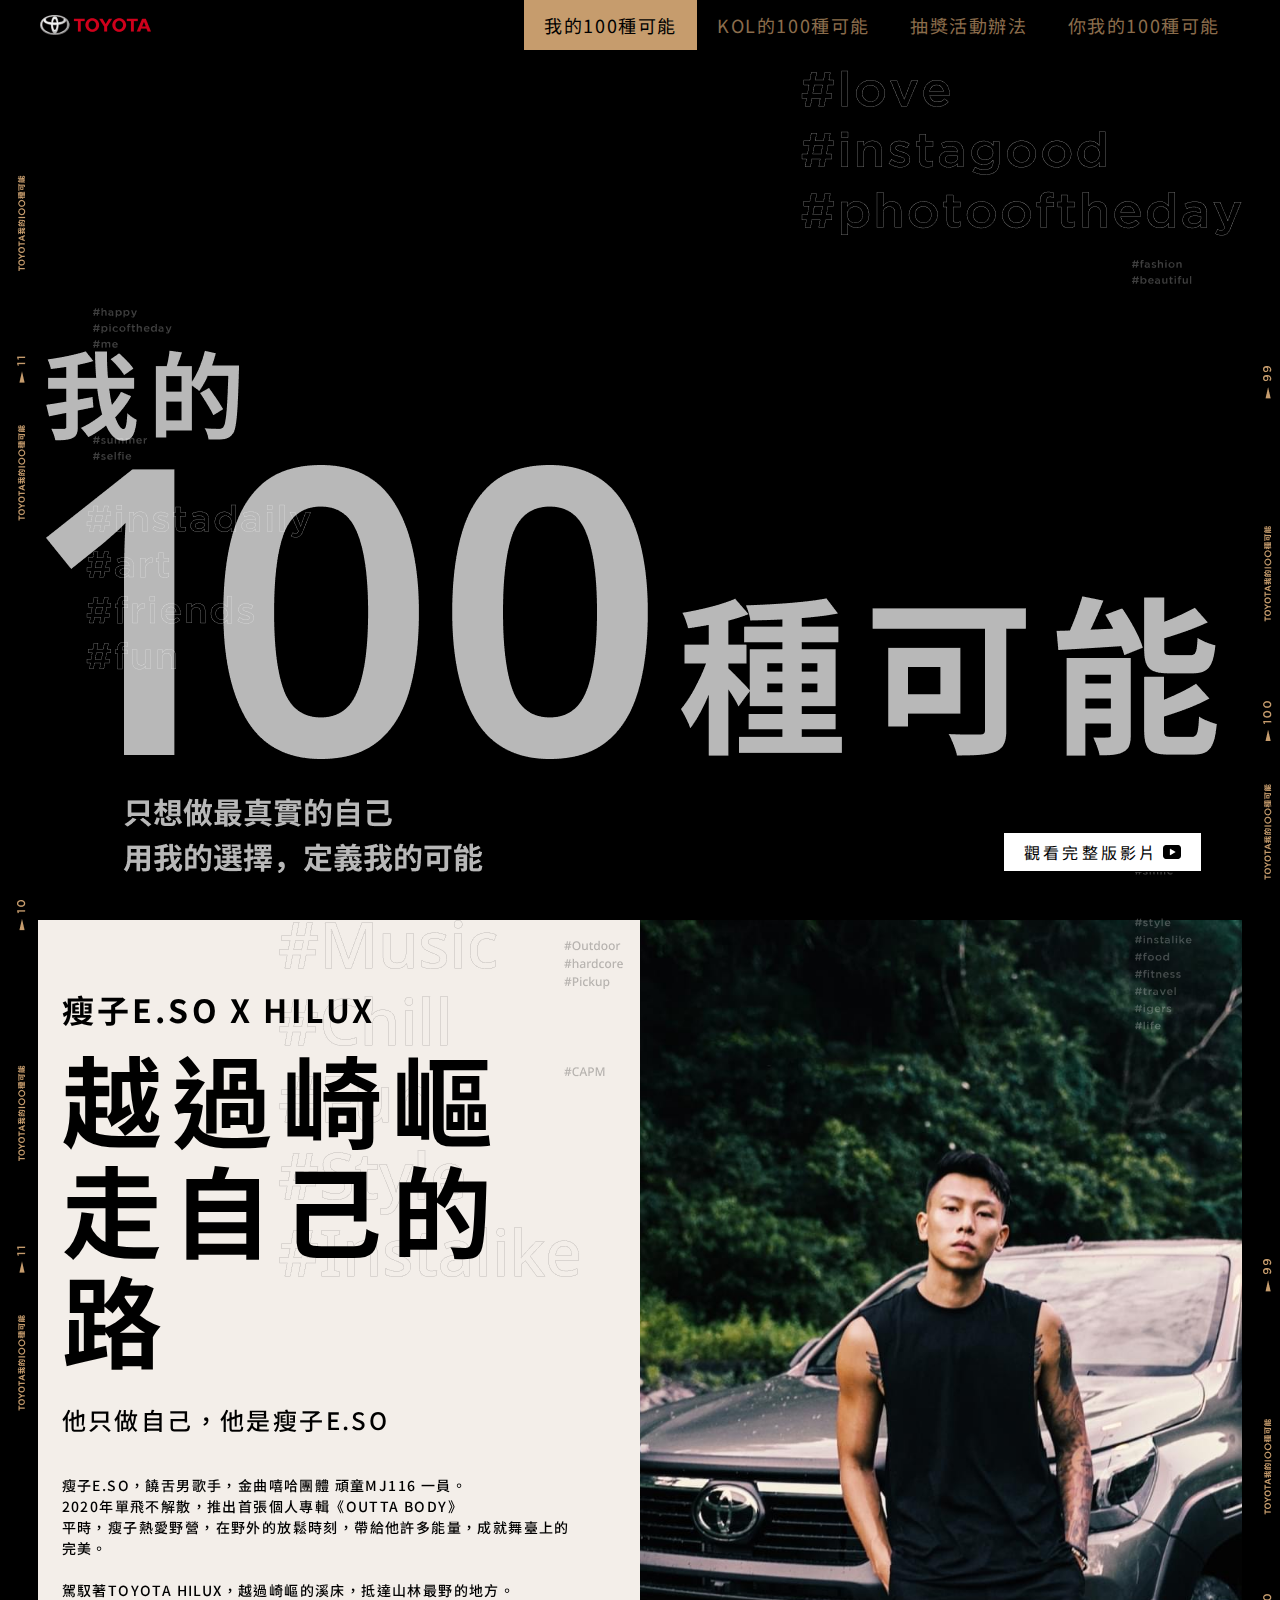
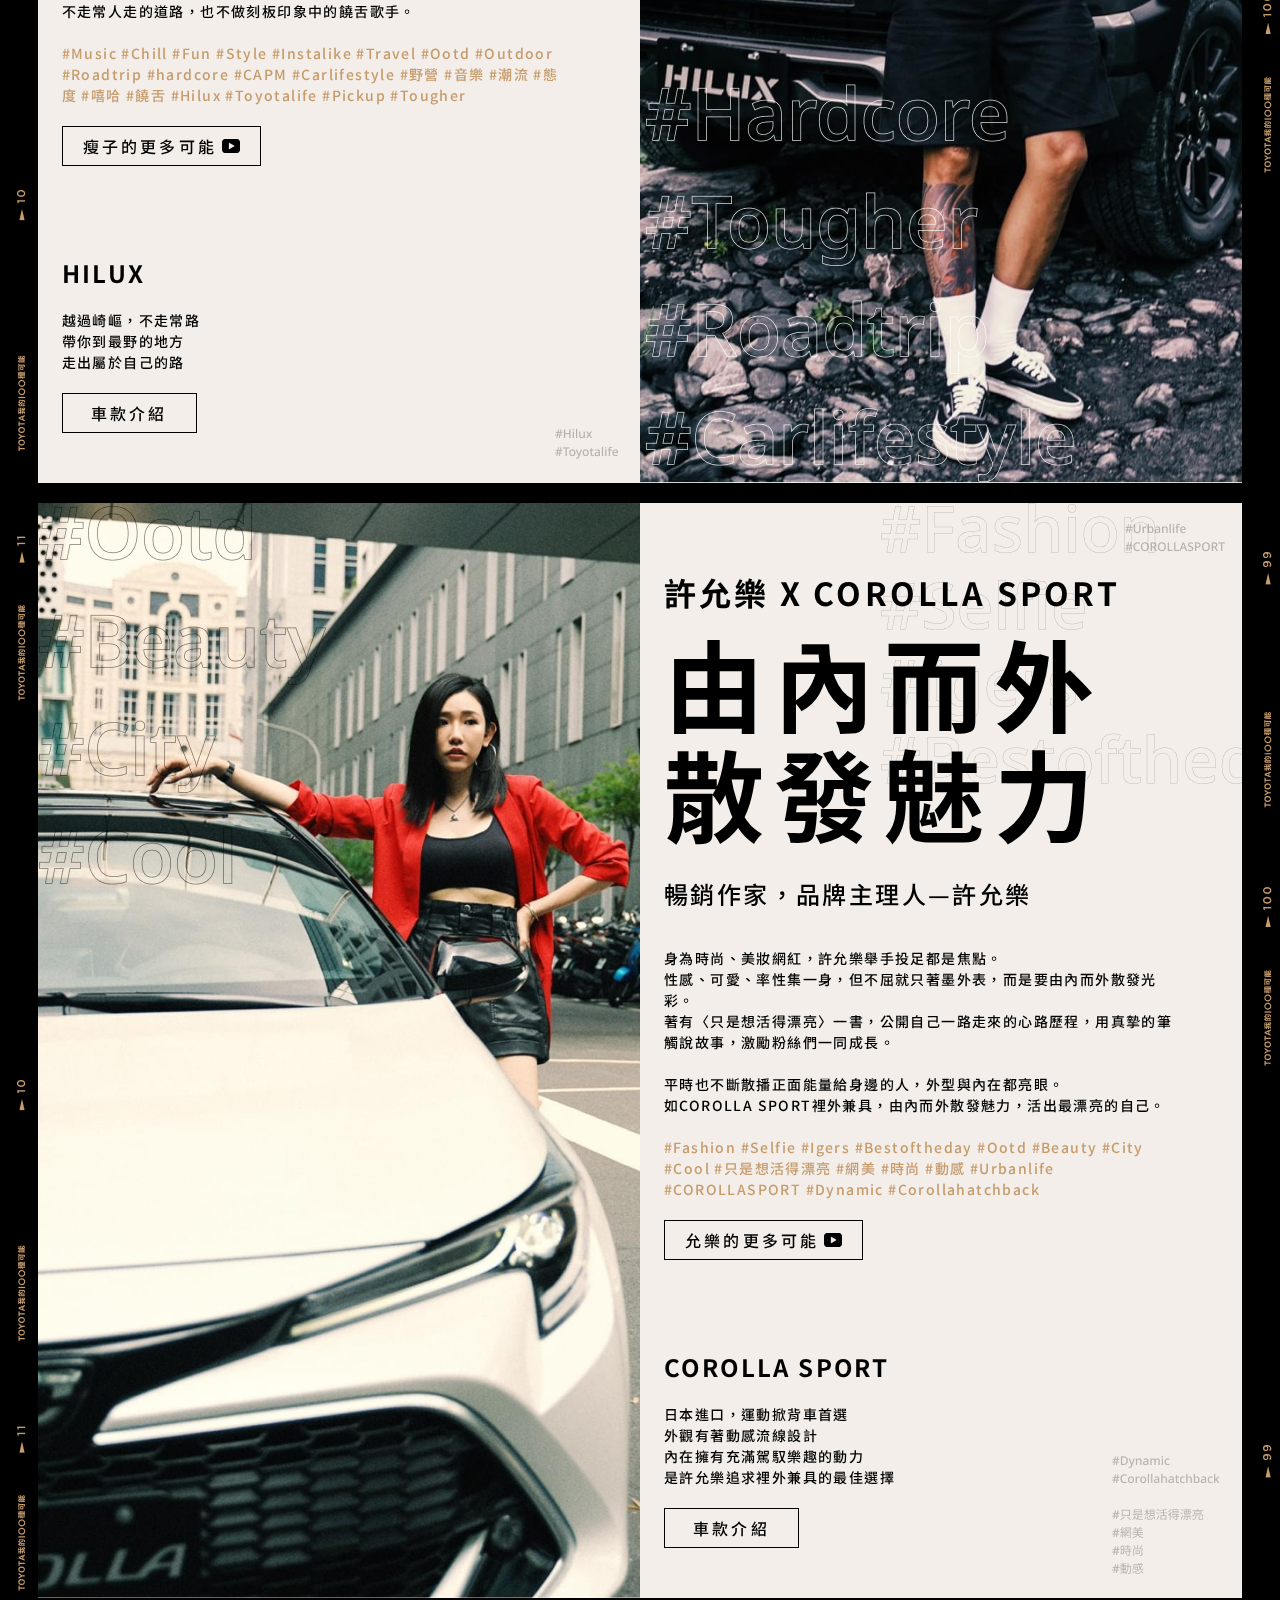
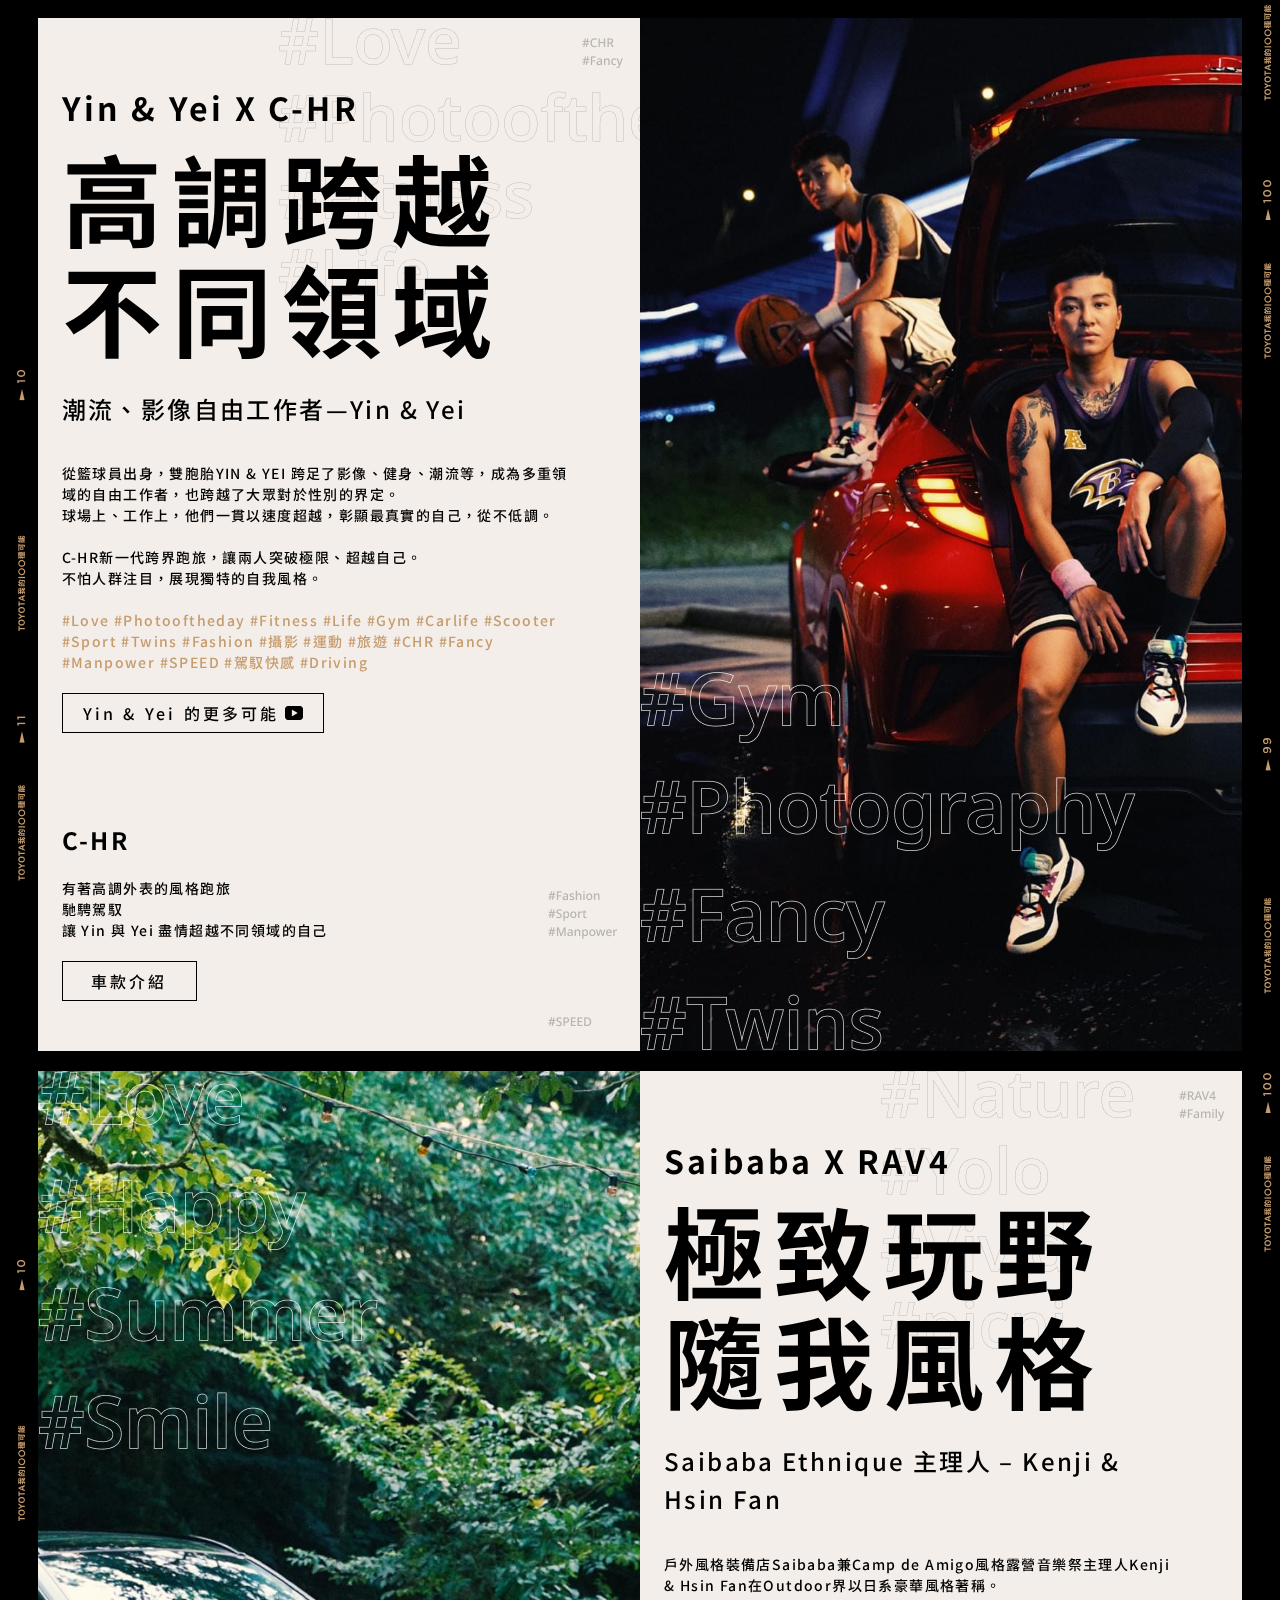
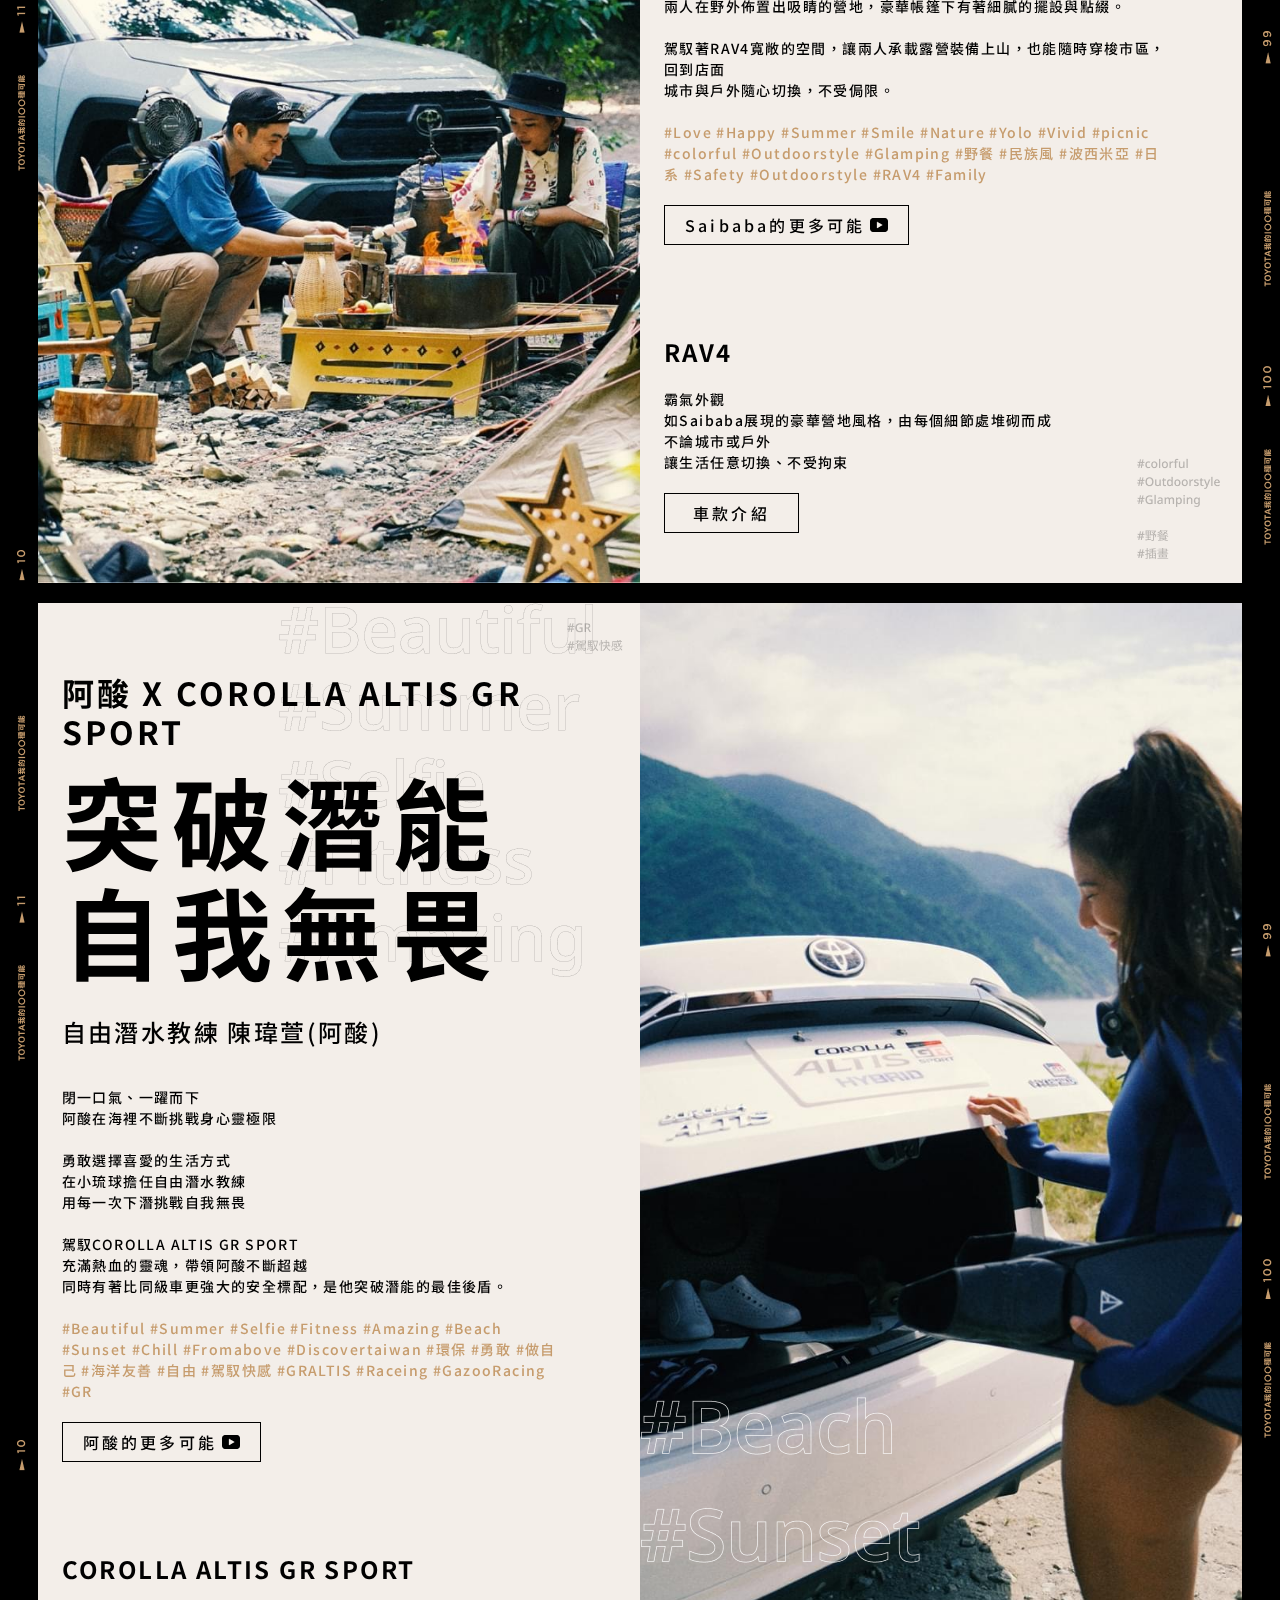
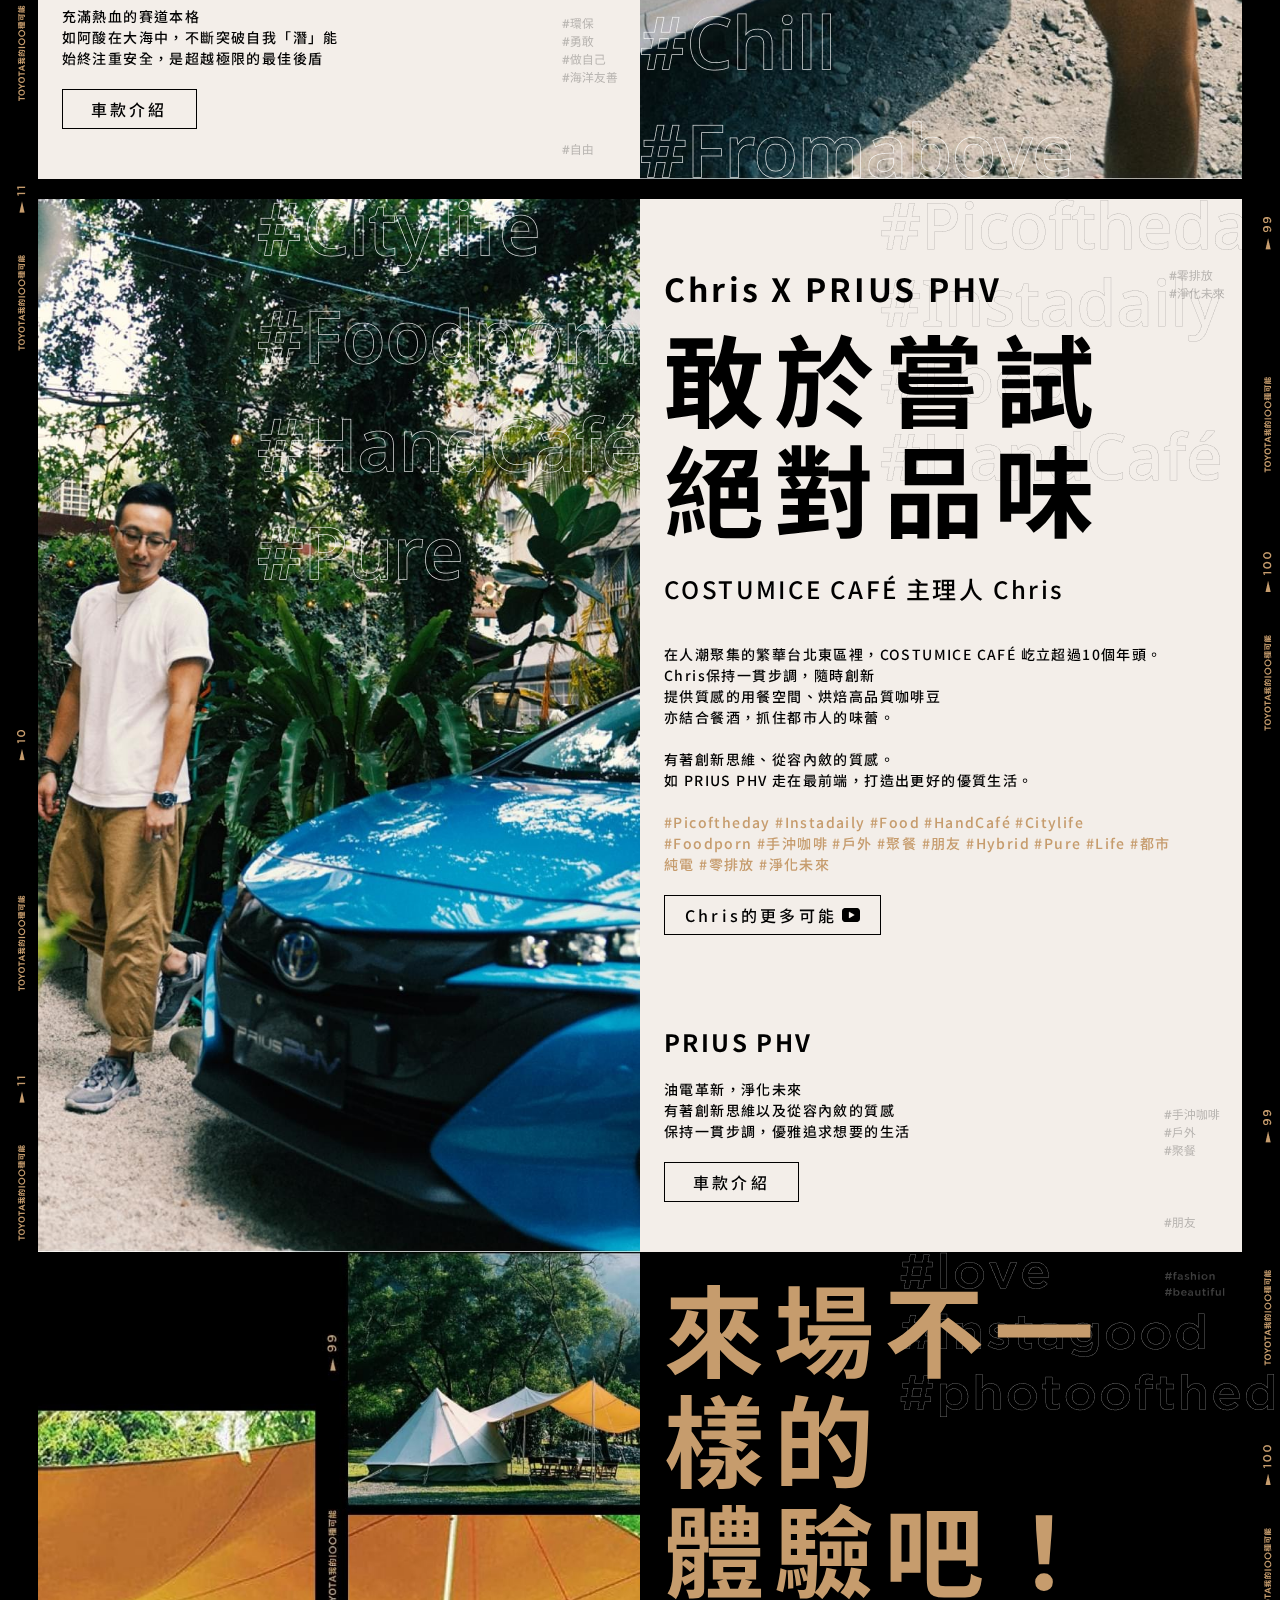
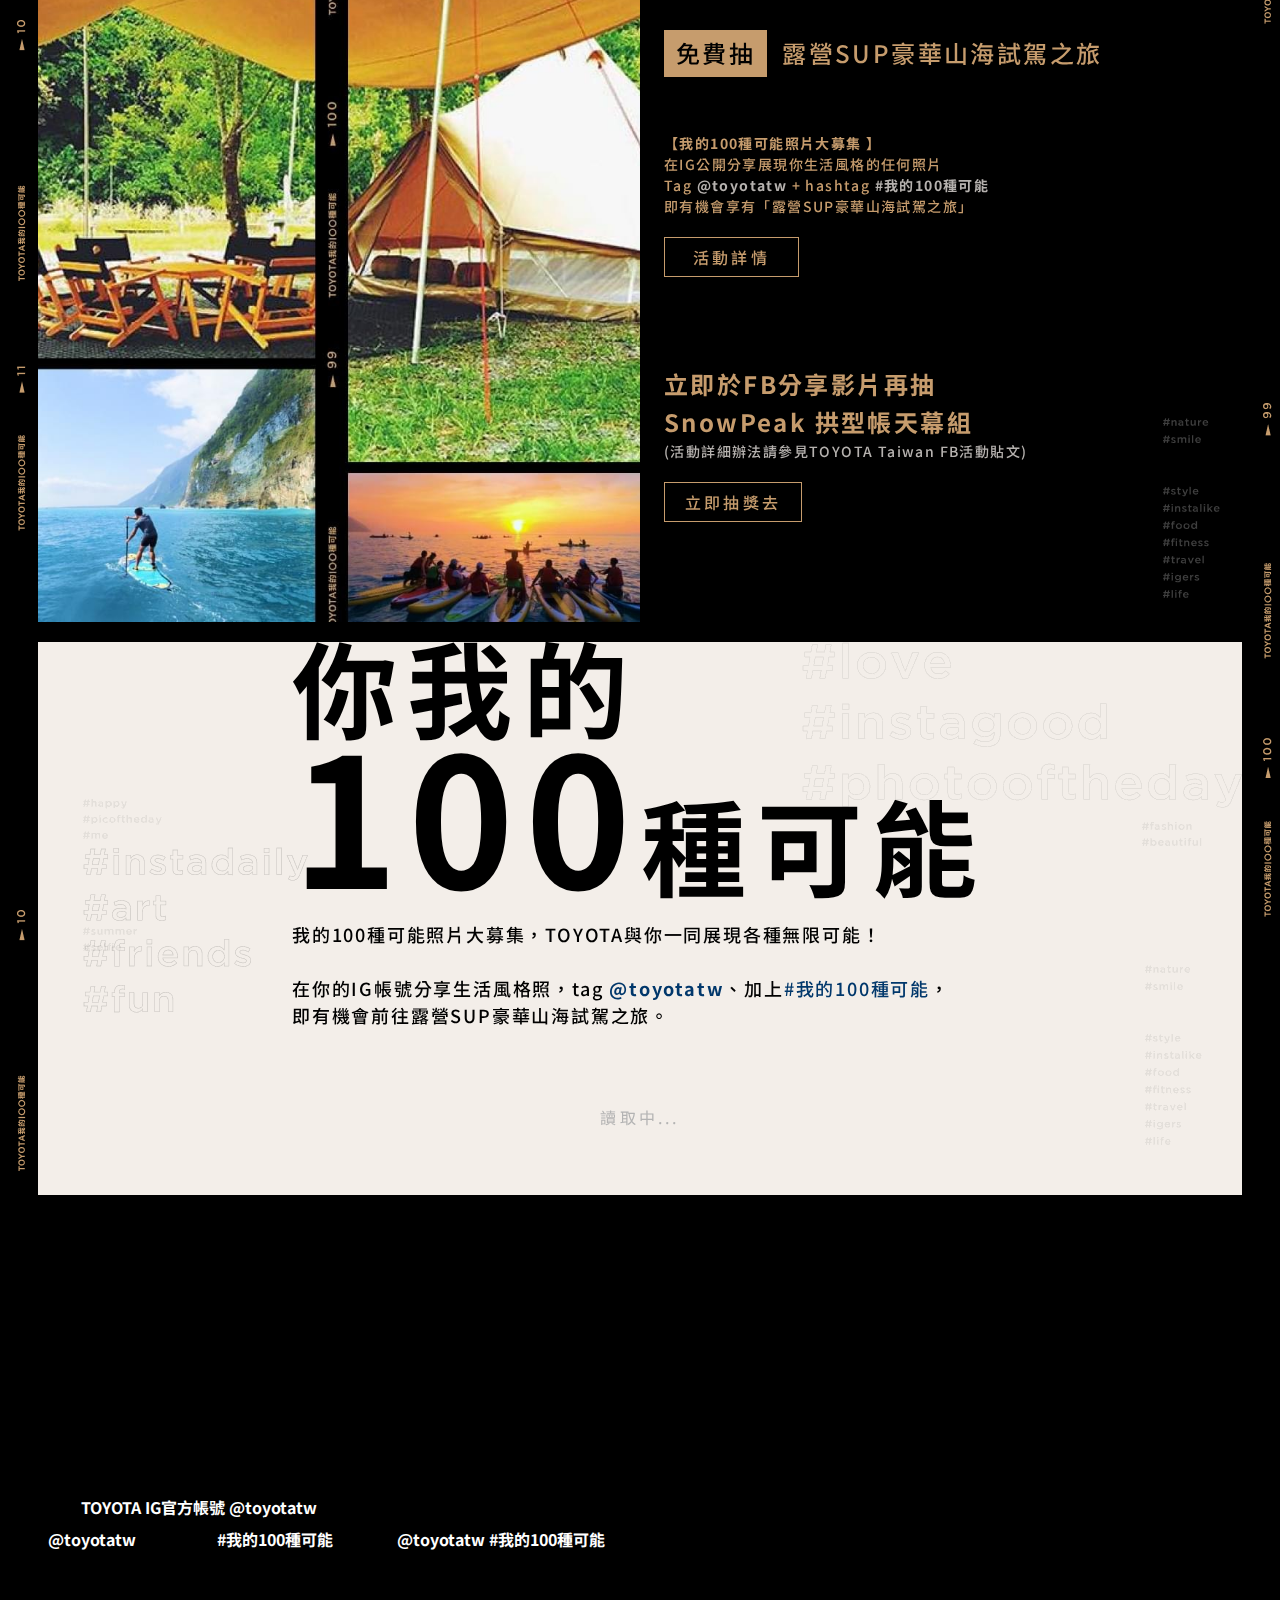
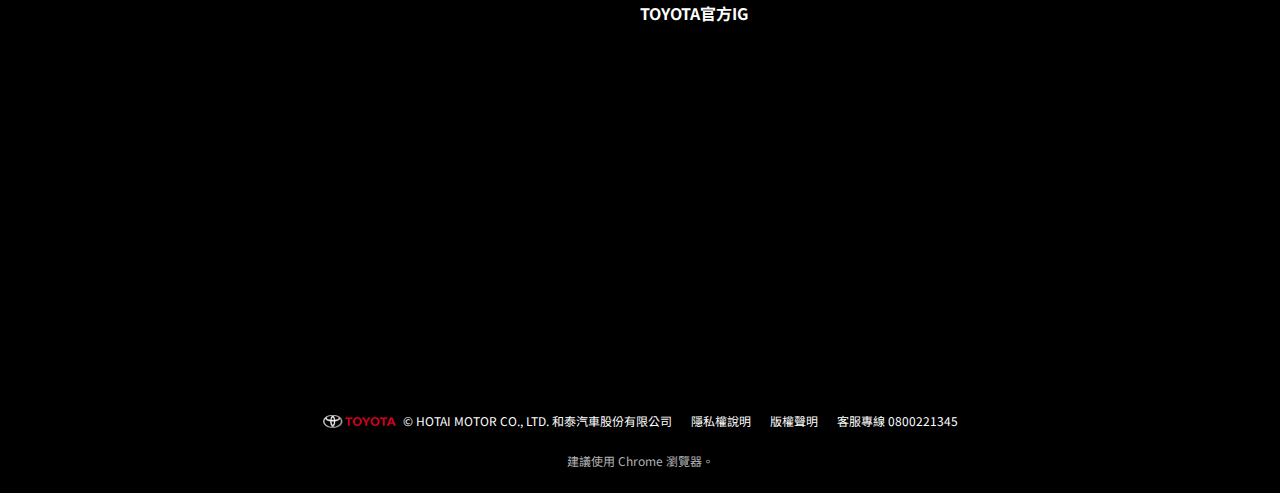
==== public/index.html @ fcc279af "update" ====
<!DOCTYPE html>
<html lang="en">

<head>
  <meta charset="UTF-8">
  <meta name="viewport" content="width=device-width">
  <meta http-equiv="X-UA-Compatible" content="ie=edge">
  <title> #我的100種可能</title>
  <!-- hiding the Browser’s User Interface -->
  <meta name="apple-mobile-web-app-capable" content="yes">
  <meta name="mobile-web-app-capable" content="yes">
  <!-- iOS 6 -->
  <meta name="apple-mobile-web-app-title" content="">
  <!-- meta start -->
  <meta name="title" content=" #我的100種可能" />
  <meta name="description" content="只想做最真實的自己，用我的選擇，定義我的可能" />
  <meta name="keywords" content="我的一百種可能,我的100種可能,instergrm,ootd,chill,態度,做自己,hardcore,Instalike,Eso,瘦子,饒舌,野營,豪華露營,Champing,Fancy,urbanlife,Igers,Photooftheday,Instadaily,Yolo,vivid,Glamping,toyota,carlifestyle,只想活得漂亮,許允樂,自由淺水,HILUX,CH-R,COROLLA SPORT,RAV4,COROLLA ALTIS GR SPORT" />
  <link rel="image_src" href="https://www.toyota.com.tw/event/my100/share.jpg" />
  <link rel="icon" href="favicon.ico" type="image/x-icon" />

  <!-- OG -->
  <meta property="og:title" content=" #我的100種可能" />
  <meta property="og:site_name" content=" #我的100種可能" />
  <meta property="og:description" content="只想做最真實的自己，用我的選擇，定義我的可能" />
  <meta property="og:type" content="website" />
  <meta property="og:image" content="https://www.toyota.com.tw/event/my100/share.jpg" />
  <!-- CSS -->
  <link rel="stylesheet" href="https://cdnjs.cloudflare.com/ajax/libs/jquery-modal/0.9.1/jquery.modal.min.css" />

  
  <link rel="stylesheet" href="css/all.css">
  <!-- Google Tag Manager -->
  <script>
    (function (w, d, s, l, i) {
      w[l] = w[l] || [];
      w[l].push({
        'gtm.start': new Date().getTime(),
        event: 'gtm.js'
      });
      var f = d.getElementsByTagName(s)[0],
        j = d.createElement(s),
        dl = l != 'dataLayer' ? '&l=' + l : '';
      j.async = true;
      j.src =
        'https://www.googletagmanager.com/gtm.js?id=' + i + dl;
      f.parentNode.insertBefore(j, f);
    })(window, document, 'script', 'dataLayer', 'GTM-WS8KDFM');
  </script>
  <!-- End Google Tag Manager -->
</head>

<body>
  <!-- Google Tag Manager (noscript) -->
  <noscript><iframe src="https://www.googletagmanager.com/ns.html?id=GTM-WS8KDFM" height="0" width="0"
      style="display:none;visibility:hidden"></iframe></noscript>
  <!-- End Google Tag Manager (noscript) -->
  <!-- sider -->
  <nav id="sider">
</nav>
  <!-- sider END-->

  <!-- navbar -->
  <header id='header'>
  <a href="https://www.toyota.com.tw/" target='_blank' id="logo"></a>
  
  <div id="menu" class=''>
    <div class="clozBtn"></div>
    <ul>
      <li data-menu='index' class='active'>我的100種可能</li>
      <li data-menu='myWay'>KOL的100種可能</li>
      <li data-menu='experience'>抽獎活動辦法</li>
      <li data-menu='tags'>你我的100種可能</li>
    </ul>
  </div>
  <div class="menuBtn"></div> 
</header>
  <!-- navbar END -->

  <!-- contents -->
  
<!-- content -->
<div class="mainFrame">
  <div class="side-bar left"></div>
  <div class="mainContainer">


    <!-- index -->
    <div id="index" class="page menuPage menuPage-index">
      <div class="bg">
        <div class="bg-mask"></div>
        <!-- <video id='index-video-bg' class="video-bg" playsinline="true" webkit-playsinline="true" muted="" autoplay loop
          preload="auto" >
          <source src="./video/index.mp4">
        </video> -->
        <video src="./video/index2_1.mp4" id='index-video-bg' class="video-bg" preload="auto" autoplay muted loop poster='./images/index01.png'
          playsinline webkit-playsinline x5-playsinline style="width: 100%; height: 100%;"></video>
      </div>

      <div class="tags">
        <div class="tag tag1"></div>
        <div class="tag tag2"></div>
        <div class="tag tag3" id='ani-tag-1-2'></div>
        <div class="tag tag4"></div>
        <div class="tag tag5" id='ani-tag-1-1'></div>
      </div>
      <div class="content">
        <div class="title"></div>
        <a href="https://reurl.cc/8nGe4y" target='_blank' class="h-btn btn">觀看完整版影片<i class="i-yt"></i></a>

        <!-- <div class="subTitle">我的</div>
        <div class="title "><span class="strong">100</span>種<br class="phoneShow">可能</div> -->
      </div>
    </div>




    <!-- 瘦子 -->
    <div class="menuPage menuPage-myWay">
      <div id="hero1" class="page hero content-left">
        <div class="container">
          <div class="content">
            <div class="h-title-top">瘦子E.SO X HILUX</div>
            <div class="h-title">
              越過崎嶇<br>
              走自己的路</div>
            <div class="h-subtitle">他只做自己，他是瘦子E.SO</div>
            <div class="pic phoneShow">
              <div class="tags">
                <div class="tag tag1" id='ani-tag-2-2'></div>
              </div>
            </div>
            <div class="h-content mt-3">
              瘦子E.SO，饒舌男歌手，金曲嘻哈團體 頑童MJ116 一員。<br>
              2020年單飛不解散，推出首張個人專輯《OUTTA BODY》<br>
            </div>


            <div class="m-toggle-content">
              <div class="h-content">
                平時，瘦子熱愛野營，在野外的放鬆時刻，帶給他許多能量，成就舞臺上的完美。<br>
                <br>
                駕馭著TOYOTA HILUX，越過崎嶇的溪床，抵達山林最野的地方。<br>
                不走常人走的道路，也不做刻板印象中的饒舌歌手。<br>
                <br>
                <span class='gold-txt'>
                  #Music #Chill #Fun #Style #Instalike #Travel #Ootd #Outdoor #Roadtrip #hardcore #CAPM #Carlifestyle
                  #野營
                  #音樂
                  #潮流 #態度 #嘻哈 #饒舌 #Hilux #Toyotalife #Pickup #Tougher
                </span>
              </div>
              <a href='https://www.instagram.com/toyotatw/' target='_blank'  class="h-btn" >
                瘦子的更多可能<i class="i-yt"></i>
              </a>
              <div class="h-footer">
                <div class="h-subtitle">HILUX</div>
                <p class="h-content">越過崎嶇，不走常路<br>
                  帶你到最野的地方<br>
                  走出屬於自己的路</p>
                <a href="https://www.toyota.com.tw/showroom/HILUX" class="h-btn" target='_blank'>車款介紹</a>
              </div>
            </div>

            <div class="moreBlock">…了解更多</div>
          </div>
          <div class="tags">
            <div class="tag tag1" id='ani-tag-2-3'></div>
            <div class="tag tag2"></div>
            <div class="tag tag3"></div>
            <div class="tag tag4"></div>
          </div>

        </div>
        <div class="pic phoneHide">
          <div class="tags">
            <div class="tag tag1" id='ani-tag-2-1'></div>
          </div>
        </div>
      </div>



      <!-- 許允樂 -->
      <div id="hero2" class="page hero content-right">
        <div class="container">
          <div class="content">
            <div class="h-title-top">許允樂 X COROLLA SPORT</div>
            <div class="h-title">
              由內而外 <br>
              散發魅力
            </div>
            <div class="h-subtitle">暢銷作家，品牌主理人—許允樂</div>
            <div class="pic phoneShow">
              <div class="tags">
                <div class="tag tag1" id='ani-tag-3-2'></div>
              </div>
            </div>
            <div class='h-content mt-3'>
              身為時尚、美妝網紅，許允樂舉手投足都是焦點。<br>
              性感、可愛、率性集一身，但不屈就只著墨外表，而是要由內而外散發光彩。<br>


            </div>
            <div class="m-toggle-content">
              <div class="h-content">
                著有〈只是想活得漂亮〉一書，公開自己一路走來的心路歷程，用真摯的筆觸說故事，激勵粉絲們一同成長。<br>
                <br>
                平時也不斷散播正面能量給身邊的人，外型與內在都亮眼。<br>
                如COROLLA SPORT裡外兼具，由內而外散發魅力，活出最漂亮的自己。<br>
                <br>

                <span class='gold-txt'>
                  #Fashion #Selfie #Igers #Bestoftheday #Ootd #Beauty #City #Cool #只是想活得漂亮 #網美 #時尚 #動感 #Urbanlife
                  #COROLLASPORT #Dynamic #Corollahatchback
                </span>
              </div>
              <a href='https://www.instagram.com/toyotatw/' target='_blank' class="h-btn">
                允樂的更多可能<i class="i-yt"></i>
              </a>
              <div class="h-footer">
                <div class="h-subtitle">COROLLA SPORT</div>
                <p class="h-content">
                  日本進口，運動掀背車首選<br>
                  外觀有著動感流線設計<br>
                  內在擁有充滿駕馭樂趣的動力<br>
                  是許允樂追求裡外兼具的最佳選擇
                </p>
                <a href="https://www.toyota.com.tw/showroom/COROLLA_SPORT" class="h-btn" target='_blank'>車款介紹</a>

              </div>
            </div>
            <div class="moreBlock">…了解更多</div>
          </div>
          <div class="tags">
            <div class="tag tag1" id='ani-tag-3-3'></div>
            <div class="tag tag2"></div>
            <div class="tag tag3"></div>
            <div class="tag tag4"></div>
          </div>

        </div>
        <div class="pic phoneHide">
          <div class="tags">
            <div class="tag tag1" id='ani-tag-3-1'></div>
          </div>
        </div>
      </div>



      <!-- Yin & Yei -->
      <div id="hero3" class="page hero content-left">
        <div class="container">
          <div class="content">
            <div class="h-title-top">Yin & Yei X C-HR</div>
            <div class="h-title">
              高調跨越<br>
              不同領域</div>
            <div class="h-subtitle">潮流、影像自由工作者—Yin & Yei</div>
            <div class="pic phoneShow">
              <div class="tags">
                <div class="tag tag1" id='ani-tag-4-2'></div>
              </div>
            </div>
            <div class='h-content mt-3'>

              從籃球員出身，雙胞胎YIN & YEI 跨足了影像、健身、潮流等，成為多重領域的自由工作者，也跨越了大眾對於性別的界定。<br>
              球場上、工作上，他們一貫以速度超越，彰顯最真實的自己，從不低調。<br>

            </div>
            <div class="m-toggle-content">
              <div class="h-content">
                <br>
                C-HR新一代跨界跑旅，讓兩人突破極限、超越自己。<br>
                不怕人群注目，展現獨特的自我風格。<br>
                <br>

                <span class='gold-txt'>
                  #Love #Photooftheday #Fitness #Life #Gym #Carlife #Scooter #Sport
                  #Twins #Fashion #攝影 #運動 #旅遊 #CHR #Fancy #Manpower #SPEED
                  #駕馭快感 #Driving
                </span>
              </div>
              <a href='https://www.instagram.com/toyotatw/' target='_blank' class="h-btn">
                Yin & Yei 的更多可能<i class="i-yt"></i>
              </a>
              <div class="h-footer">
                <div class="h-subtitle">C-HR</div>
                <p class="h-content">
                  有著高調外表的風格跑旅<br>
                  馳騁駕馭<br>
                  讓 Yin 與 Yei 盡情超越不同領域的自己
                </p>
                <a href="https://www.toyota.com.tw/showroom/C-HR" class="h-btn" target='_blank'>車款介紹</a>

              </div>

            </div>
            <div class="moreBlock">…了解更多</div>
          </div>
          <div class="tags">
            <div class="tag tag1" id='ani-tag-4-3'></div>
            <div class="tag tag2"></div>
            <div class="tag tag3"></div>
            <div class="tag tag4"></div>
          </div>

        </div>
        <div class="pic phoneHide">
          <div class="tags">
            <div class="tag tag1" id='ani-tag-4-1'></div>
          </div>
        </div>
      </div>


      <!-- Kenji & Hsin Fan -->
      <div id="hero4" class="page hero content-right">
        <div class="container">
          <div class="content">
            <div class="h-title-top">Saibaba X RAV4</div>
            <div class="h-title">
              極致玩野<br>
              隨我風格
            </div>
            <div class="h-subtitle">Saibaba Ethnique 主理人 – Kenji & Hsin Fan</div>
            <div class="pic phoneShow">
              <div class="tags">
                <div class="tag tag1" id='ani-tag-5-2'></div>
              </div>
            </div>
            <div class='h-content mt-3'>
              戶外風格裝備店Saibaba兼Camp de Amigo風格露營音樂祭主理人Kenji & Hsin Fan在Outdoor界以日系豪華風格著稱。<br>
              兩人在野外佈置出吸睛的營地，豪華帳篷下有著細膩的擺設與點綴。<br>
            </div>
            <div class="m-toggle-content">
              <div class="h-content">
                <br>
                駕馭著RAV4寬敞的空間，讓兩人承載露營裝備上山，也能隨時穿梭市區，回到店面<br>
                城市與戶外隨心切換，不受侷限。
                <br><br>
                <span class='gold-txt'>
                  #Love #Happy #Summer #Smile #Nature #Yolo #Vivid #picnic #colorful #Outdoorstyle #Glamping #野餐 #民族風
                  #波西米亞 #日系 #Safety #Outdoorstyle #RAV4 #Family
                </span>
              </div>
              <a href='https://www.instagram.com/toyotatw/' target='_blank' class="h-btn">
                Saibaba的更多可能<i class="i-yt"></i>
              </a>
              <div class="h-footer">
                <div class="h-subtitle">RAV4</div>
                <p class="h-content">
                  霸氣外觀<br>
                  如Saibaba展現的豪華營地風格，由每個細節處堆砌而成<br>
                  不論城市或戶外<br>
                  讓生活任意切換、不受拘束

                </p>
                <a href="https://www.toyota.com.tw/showroom/RAV4" class="h-btn" target='_blank'>車款介紹</a>

              </div>
            </div>
            <div class="moreBlock">…了解更多</div>
          </div>
          <div class="tags">
            <div class="tag tag1" id='ani-tag-5-3'></div>
            <div class="tag tag2"></div>
            <div class="tag tag3"></div>
            <div class="tag tag4"></div>
          </div>

        </div>
        <div class="pic phoneHide">
          <div class="tags">
            <div class="tag tag1" id='ani-tag-5-1'></div>
          </div>
        </div>
      </div>

      <!-- 阿酸 -->
      <div id="hero5" class="page hero content-left">
        <div class="container">
          <div class="content">
            <div class="h-title-top">阿酸 X COROLLA ALTIS GR SPORT</div>
            <div class="h-title">
              突破潛能<br>
              自我無畏</div>
            <div class="h-subtitle">自由潛水教練 陳瑋萱(阿酸)</div>
            <div class="pic phoneShow">
              <div class="tags">
                <div class="tag tag1" id='ani-tag-6-2'></div>
              </div>
            </div>
            <div class='h-content mt-3'>
              閉一口氣、一躍而下<br>
              阿酸在海裡不斷挑戰身心靈極限<br>


            </div>
            <div class="m-toggle-content">
              <div class="h-content">
                <br>
                勇敢選擇喜愛的生活方式<br>
                在小琉球擔任自由潛水教練<br>
                用每一次下潛挑戰自我無畏<br>
                <br>
                駕馭COROLLA ALTIS GR SPORT<br>
                充滿熱血的靈魂，帶領阿酸不斷超越<br>
                同時有著比同級車更強大的安全標配，是他突破潛能的最佳後盾。<br>
                <br>
                <span class='gold-txt'>
                  #Beautiful #Summer #Selfie #Fitness #Amazing #Beach #Sunset #Chill #Fromabove #Discovertaiwan #環保 #勇敢
                  #做自己 #海洋友善 #自由 #駕馭快感 #GRALTIS #Raceing #GazooRacing #GR
                </span>
              </div>
              <a href='https://www.instagram.com/toyotatw/' target='_blank' class="h-btn">
                阿酸的更多可能<i class="i-yt"></i>
              </a>
              <div class="h-footer">
                <div class="h-subtitle">COROLLA ALTIS GR SPORT</div>
                <p class="h-content">
                  充滿熱血的賽道本格<br>
                  如阿酸在大海中，不斷突破自我「潛」能<br>
                  始終注重安全，是超越極限的最佳後盾
                </p>
                <a href="https://www.toyota.com.tw/showroom/ALTIS_GR_HYBRID" class="h-btn" target='_blank'>車款介紹</a>

              </div>

            </div>
            <div class="moreBlock">…了解更多</div>
          </div>
          <div class="tags">
            <div class="tag tag1" id='ani-tag-6-3'></div>
            <div class="tag tag2"></div>
            <div class="tag tag3"></div>
            <div class="tag tag4"></div>
          </div>

        </div>
        <div class="pic phoneHide">
          <div class="tags">
            <div class="tag tag1" id='ani-tag-6-1'></div>
          </div>
        </div>
      </div>

      <!-- Chris -->
      <div id="hero6" class="page hero content-right">
        <div class="container">
          <div class="content">
            <div class="h-title-top">Chris X PRIUS PHV</div>
            <div class="h-title">
              敢於嘗試<br>
              絕對品味
            </div>
            <div class="h-subtitle">COSTUMICE CAFÉ 主理人 Chris</div>
            <div class="pic phoneShow">
              <div class="tags">
                <div class="tag tag1" id='ani-tag-7-2'></div>
              </div>
            </div>
            <div class='h-content mt-3'>
              在人潮聚集的繁華台北東區裡，COSTUMICE CAFÉ 屹立超過10個年頭。<br>
              Chris保持一貫步調，隨時創新<br>
            </div>
            <div class="m-toggle-content">
              <div class="h-content">
                提供質感的用餐空間、烘焙高品質咖啡豆<br>
                亦結合餐酒，抓住都市人的味蕾。<br>
                <br>
                有著創新思維、從容內斂的質感。<br>
                如 PRIUS PHV 走在最前端，打造出更好的優質生活。<br>
                <br>
                <span class='gold-txt'>
                  #Picoftheday #Instadaily #Food #HandCafé #Citylife #Foodporn #手沖咖啡 #戶外 #聚餐 #朋友 #Hybrid #Pure #Life
                  #都市純電 #零排放 #淨化未來
                </span>
              </div>
              <a href='https://www.instagram.com/toyotatw/' target='_blank' class="h-btn">
                Chris的更多可能<i class="i-yt"></i>
              </a>
              <div class="h-footer">
                <div class="h-subtitle">PRIUS PHV</div>
                <p class="h-content">
                  油電革新，淨化未來<br>
                  有著創新思維以及從容內斂的質感<br>
                  保持一貫步調，優雅追求想要的生活
                </p>
                <a href="https://www.toyota.com.tw/showroom/PRIUS_PHV" class="h-btn" target='_blank'>車款介紹</a>
              </div>
            </div>
            <div class="moreBlock">…了解更多</div>
          </div>
          <div class="tags">
            <div class="tag tag1" id='ani-tag-7-3'></div>
            <div class="tag tag2"></div>
            <div class="tag tag3"></div>
            <div class="tag tag4"></div>
          </div>

        </div>
        <div class="pic phoneHide">
          <div class="tags">
            <div class="tag tag1" id='ani-tag-7-1'></div>
          </div>
        </div>
      </div>
    </div>


    <!-- 來場不一樣的體驗吧！ -->
    <div id="experience" class="page hero content-right content-black menuPage  menuPage-experience">
      <div class="container">
        <div class="content">
          <div class="h-title">
            來場不一樣的<br>
            體驗吧！
          </div>
          <div class="h-subtitle">
            <span class="highlight">
              免費抽
            </span><br class="phoneShow">露營SUP豪華山海試駕之旅

          </div>
          <div class="pic phoneShow">
          </div>
          <p class='h-content mt-3'>
            <br><span class="fw-b">【我的100種可能照片大募集 】</span>
            <br>在IG公開分享展現你生活風格的任何照片
            <br>Tag <a href="https://www.instagram.com/toyotatw/" target='_blank' class='gray-txt fw-b'>@toyotatw</a> + hashtag <span class="gray-txt fw-b">#我的100種可能</span>
            <br>即有機會享有「露營SUP豪華山海試駕之旅」


          </p>
          <a class="h-btn" href="#ex1" rel="modal:open">
            活動詳情
          </a>
          <div class="h-footer">
            <div class="h-subtitle">立即於FB分享影片再抽
              <br>
              SnowPeak 拱型帳天幕組</div>
            <div class="h-content gray-txt" style="margin-top:0px;">(活動詳細辦法請參見TOYOTA Taiwan FB活動貼文)</div>

            <a  href='https://reurl.cc/8nGe4y' target='_blank' class="h-btn">立即抽獎去</a>



          </div>
        </div>
        <div class="tags">
          <div class="tag tag1" id='ani-tag-ig-1'></div>
          <div class="tag tag2"></div>
          <div class="tag tag3"></div>
          <div class="tag tag4"></div>
        </div>

      </div>
      <div class="pic phoneHide">
      </div>
    </div>

    <div id="pic-section" class='page menuPage  menuPage-tags'>
      <div class="tags">
        <div class="tag tag1"></div>
        <div class="tag tag2"></div>
        <div class="tag tag3"></div>
        <div class="tag tag4"></div>
        <div class="tag tag5"></div>
      </div>
      <div class="container">
        <div class="txt">
          <div class="title">你我的<br>
            <span class="stong">100</span>種可能</div>
          <div class="subtitle">我的100種可能照片大募集，TOYOTA與你一同展現各種無限可能！
            <br>
            <br> 在你的IG帳號分享生活風格照，tag <a href="https://www.instagram.com/toyotatw/"
            target='_blank' class="blue-txt fw-b">@toyotatw</a>、加上<span class="blue-txt">#我的100種可能</span>，<br>即有機會前往露營SUP豪華山海試駕之旅。
          </div>
        </div>

        <!-- picWall start -->
        <div class="picWall grid">

          <div class="grid-sizer"></div>
          <div class="gutter-sizer"></div>

          <!-- <div class="grid-item">
            <a href="#" target="_blank">
              <div class="media-container">
                <img src="./images/demo.png">
              </div>
              <div class="media-content">
                <p>#amazing #sun #music #photo #一百種可能</p>
                <div class="media-footer">
                  <div><i class="m-like"></i>1</div>
                  <div><i class="m-comment"></i>2</div>
                </div>
              </div>
            </a>
          </div>

          <div class="grid-item">
            <a href="#" target="_blank">
              <div class="media-container">
                <img src="./images/demo2.png">
              </div>
              <div class="media-content">
                <p>#amazing #sun #music #photo #一百種可能</p>
                <div class="media-footer">
                  <div><i class="m-like"></i>1</div>
                  <div><i class="m-comment"></i>2</div>
                </div>
              </div>
            </a>
          </div>


          <div class="grid-item">
            <a href="#" target="_blank">
              <div class="media-container">
                <img src="./images/demo3.png">
              </div>
              <div class="media-content">
                <p>#amazing #sun #music #photo #一百種可能</p>
                <div class="media-footer">
                  <div><i class="m-like"></i>1</div>
                  <div><i class="m-comment"></i>2</div>
                </div>
              </div>
            </a>
          </div>

          <div class="grid-item">
            <a href="#" target="_blank">
              <div class="media-container">
                <img src="./images/demo.png">
              </div>
              <div class="media-content">
                <p>#amazing #sun #music #photo #一百種可能</p>
                <div class="media-footer">
                  <div><i class="m-like"></i>1</div>
                  <div><i class="m-comment"></i>2</div>
                </div>
              </div>
            </a>
          </div>

          <div class="grid-item">
            <a href="#" target="_blank">
              <div class="media-container">
                <img src="./images/demo2.png">
              </div>
              <div class="media-content">
                <p>#amazing #sun #music #photo #一百種可能</p>
                <div class="media-footer">
                  <div><i class="m-like"></i>1</div>
                  <div><i class="m-comment"></i>2</div>
                </div>
              </div>
            </a>
          </div>


          <div class="grid-item">
            <a href="#" target="_blank">
              <div class="media-container">
                <img src="./images/demo3.png">
              </div>
              <div class="media-content">
                <p>#amazing #sun #music #photo #一百種可能</p>
                <div class="media-footer">
                  <div><i class="m-like"></i>1</div>
                  <div><i class="m-comment"></i>2</div>
                </div>
              </div>
            </a>
          </div>


          <div class="grid-item">
            <a href="#" target="_blank">
              <div class="media-container">
                <img src="./images/demo.png">
              </div>
              <div class="media-content">
                <p>#amazing #sun #music #photo #一百種可能</p>
                <div class="media-footer">
                  <div><i class="m-like"></i>1</div>
                  <div><i class="m-comment"></i>2</div>
                </div>
              </div>
            </a>
          </div>

          <div class="grid-item">
            <a href="#" target="_blank">
              <div class="media-container">
                <img src="./images/demo2.png">
              </div>
              <div class="media-content">
                <p>#amazing #sun #music #photo #一百種可能</p>
                <div class="media-footer">
                  <div><i class="m-like"></i>1</div>
                  <div><i class="m-comment"></i>2</div>
                </div>
              </div>
            </a>
          </div>


          <div class="grid-item">
            <a href="#" target="_blank">
              <div class="media-container">
                <img src="./images/demo3.png">
              </div>
              <div class="media-content">
                <p>#amazing #sun #music #photo #一百種可能</p>
                <div class="media-footer">
                  <div><i class="m-like"></i>1</div>
                  <div><i class="m-comment"></i>2</div>
                </div>
              </div>
            </a>
          </div>

 -->

        </div>
        <!-- picWall end -->
        <div class="grid-loading">讀取中...</div>
        <div id="grid-item-tpl" class="grid-item" style="display: none;">
          <a href="#" target="_blank">
            <div class="media-container">
              <img src="">
            </div>
            <div class="media-content">
              <p></p>
              <div class="media-footer">
                <div><i class="m-like"></i><span class="like_count"></span></div>
                <div><i class="m-comment"></i><span class="comments_count"></span></div>
              </div>
            </div>
          </a>
        </div>
      </div>
    </div>



  </div>
  <div class="side-bar right"></div>
</div>


<div id="ex1" class="modal">
  <a href='#' class="clozBtn" rel="modal:close"></a>
  <!-- <a href="#" rel="modal:close" >Close</a> -->
  <div class="title">TOYOTA X 我的100種可能 <br>
    照片大募集 <br>
    抽獎活動辦法

  </div>
  <p>
    <span class="fw-b">【活動概述】</span><br>
    只要於活動期間內，完成抽獎辦法指定步驟，就有機會免費獲得露營SUP豪華山海試駕之旅<br>(兩天一夜，價值NTD.11,000元)，共6組。
  </p>
  <p>
    <span class="fw-b">【活動時間】</span>2020/08/19(三) ~ 2020/08/31(一) 23:59止<br>
    <span class="fw-b">【公布名單時間】</span>2020/9/2(三) <br>
    <span class="fw-b">【中獎者回函時間】</span>2020/9/6(日) <br>
    <span class="fw-b">【露營SUP豪華山海試駕之旅】</span>2020/09/18(五)-2020/09/19(六)
  </p>
  <p>
    <span class="fw-b">【露營SUP豪華山海試駕之旅—贈品說明】</span>
    <br>1. 體驗時間：2020/09/18(五)-2020/09/19(六)，兩天一夜
    <br>2. 宜蘭東風綠活豪華露營兩天一夜 (含晚餐+隔日早餐)
    <br>3. 宜蘭神秘沙灘SUP立槳水上體驗活動
    <br>4. 試駕TOYOTA指定車款
    <br>5. 宜蘭打卡聖地粉鳥林人車寫真拍攝體驗
    <br>6. 每位中獎者可免費攜伴一位參加
    <br>*活動詳細行程將於抽獎公告時告知。
  </p>
  <p>
    <span class="fw-b">【抽獎活動辦法】</span>
    <br>1. 追蹤加入<a href="https://www.instagram.com/toyotatw/" target='_blank' class='w-txt fw-b'>TOYOTA IG官方帳號 @toyotatw</a>
    <br>2. 於自己的IG帳號發布任一生活風格照 (不限有車子)
    <br>3. Tag <a href="https://www.instagram.com/toyotatw/" target='_blank' class='w-txt fw-b'>@toyotatw</a> + hashtag <span class="w-txt fw-b">#我的100種可能</span>，範例：<span class="w-txt fw-b">@toyotatw #我的100種可能</span>
    <div style='font-size: 14px;line-height: 150%;margin-top:0px;'>
      *若IG為非公開帳號，完成上述步驟後，請截圖貼文，並將截圖私訊至TOYOTA IG官方帳號 。
      <br>*若IG為公開帳號，無須另外截圖私訊，主辦單位將透過公開的hashtag判斷是否符合抽獎資格。
    </div>

  </p>
  <p>
    <span class="fw-b">【得獎名單公佈】</span><br>
    主辦單位和泰汽車股份有限公司(簡稱「主辦單位」)將於2020/09/02(三)抽出得獎名單，並於<a href="https://www.instagram.com/toyotatw/"
      target='_blank' class="w-txt fw-b">TOYOTA官方IG</a>活動貼文留言處公告。中獎者須於2020/09/06(日)前回覆活動所需資料，若無指定時間內回覆則視同放棄資格。
  </p>
  <p>
    <span class="fw-b">【注意事項】</span>
    <br>1. 若IG為公開帳號，生活風格照片將有機會Show於 #我的100種可能 活動網站
    <br>2. 本活動獎項不得折換現金或要求更換其他品項，得獎者亦不得要求將獎項讓與他人。
    <br>3.
    具有得獎資格之社群帳號需為真實身分，活動應由本人親自參與，不得由他人代為參加，不得為人頭帳號、假帳號，若使用者以人頭帳號或電腦駭客程式等不正當之手段參與活動，經主辦單位發現或經第三人檢舉，則主辦單位有權取消使用者之參與、得獎資格，主辦單位不另行通知，並保留法律追訴權(包含但不限：1.得獎人使用不同帳號但收件地址相同2.其他影響活動公平性之行為)。
    <br>4. 若參加抽獎活動者，視同同意個人資料提供聲明。
    <br>5.
    本活動如任何因電腦、網路、電話、技術或其他不可歸責於主辦單位之事由，而使參與本活動者所登錄之資料有遺失、錯誤或毀損所導致資料無效之情況，主辦單位及其活動小組不負任何法律責任，參加者與得獎者亦不得異議。若因本活動發生訴訟時，以台灣台北地方法院為第一審管轄法院。
    <br>6. 參與本活動者，即視為同意接受本活動之活動辦法、注意事項及個人資料提供同意書等之規範，如有任何違反之情事，主辦單位得取消其得獎資格，並對於任何破壞本活動之行為保留法律追訴權。
    <br>7.
    主辦單位保留修改活動及獎品、審查參加者及得獎者資格等之權利，並保留隨時取消、終止、修改或暫停與調整活動內容、活動辦法、注意事項、獎品及領獎方式等相關細節之權利，無須作事前通知，亦有權對本活動之所有事宜作出補充、解釋或裁決。

  </p>

  <p>
    <span class="fw-b">【個人資料提供聲明】</span><br>
    參加者視同同意和泰汽車(以下簡稱相對人)依個人資料保護法規定，得為參加者基於：
    <br>(1) 消費者、客戶管理與服務(包括但不限於為本活動參加者與相關人員身分辨識等)。
    <br>(2) 資(通)訊與資料庫管理(包括但不限於參加者通知使用等)。
    <br>(3) 廣告、行銷或商業行為管理。之目的，蒐集、處理及利用參加者之個人資料（包含參加者姓名、身分證字號、手機號碼、地址、Email等)。
    相對人將以簡訊、電話、電子郵件等參加者留存之聯絡方式，使參加者知悉權益事項，並將個人資料提供委任其處理本活動相關事務之必要第三人(包括但不限於代理商、合作廠商或其他企業、個人等)。參加者依照個人資料保護法得隨時請求相對人查閱、給予複本、或補正參加者之個人資料，亦得隨時洽相對人拒絕相對人繼續蒐集、處理、利用或刪除參加者之個人資料；參加者同意由相對人持續蒐集、處理、利用參加者所提供之個人資料，截至參加者主動請求相對人刪除、停止處理或利用該個人資料之日或相對人執行業務所必需之保存期間止，相對人始終止其個人資料之蒐集、處理及利用。參加者得自由選擇是否提供相關個人資料，惟若參加者不提供時，參加者瞭解將無法參與本活動並喪失抽籤資格。

  </p>

</div>
  <!-- contents END -->

  <!-- footer -->
  <footer id="footer">
  <div class='content'>
    <span>
      <i class="logo"></i> <br class="phoneShow"> © HOTAI MOTOR CO., LTD. 和泰汽車股份有限公司
    </span>
    <br class="phoneShow">
    <a href="https://www.toyota.com.tw/privacy.aspx" target='_blank'> 隱私權說明</a>
    <a href="https://www.toyota.com.tw/rights.aspx" target='_blank'> 版權聲明</a>
    <a href="tel:0800221345" target='_blank'> 客服專線 0800221345</a>
  </div>
  <div class="note">建議使用 Chrome 瀏覽器。</div>
</footer>
  <!-- footer END -->


  <script src="js/lib.js"></script>
  <script src="https://unpkg.com/imagesloaded@4/imagesloaded.pkgd.min.js"></script>
  <script src="https://unpkg.com/masonry-layout@4/dist/masonry.pkgd.min.js"></script>
  <script src="https://cdnjs.cloudflare.com/ajax/libs/jquery-modal/0.9.1/jquery.modal.min.js"></script>

  <!-- js -->
  <script src="js/all.js"></script>
  <!-- js END-->
</body>

</html>
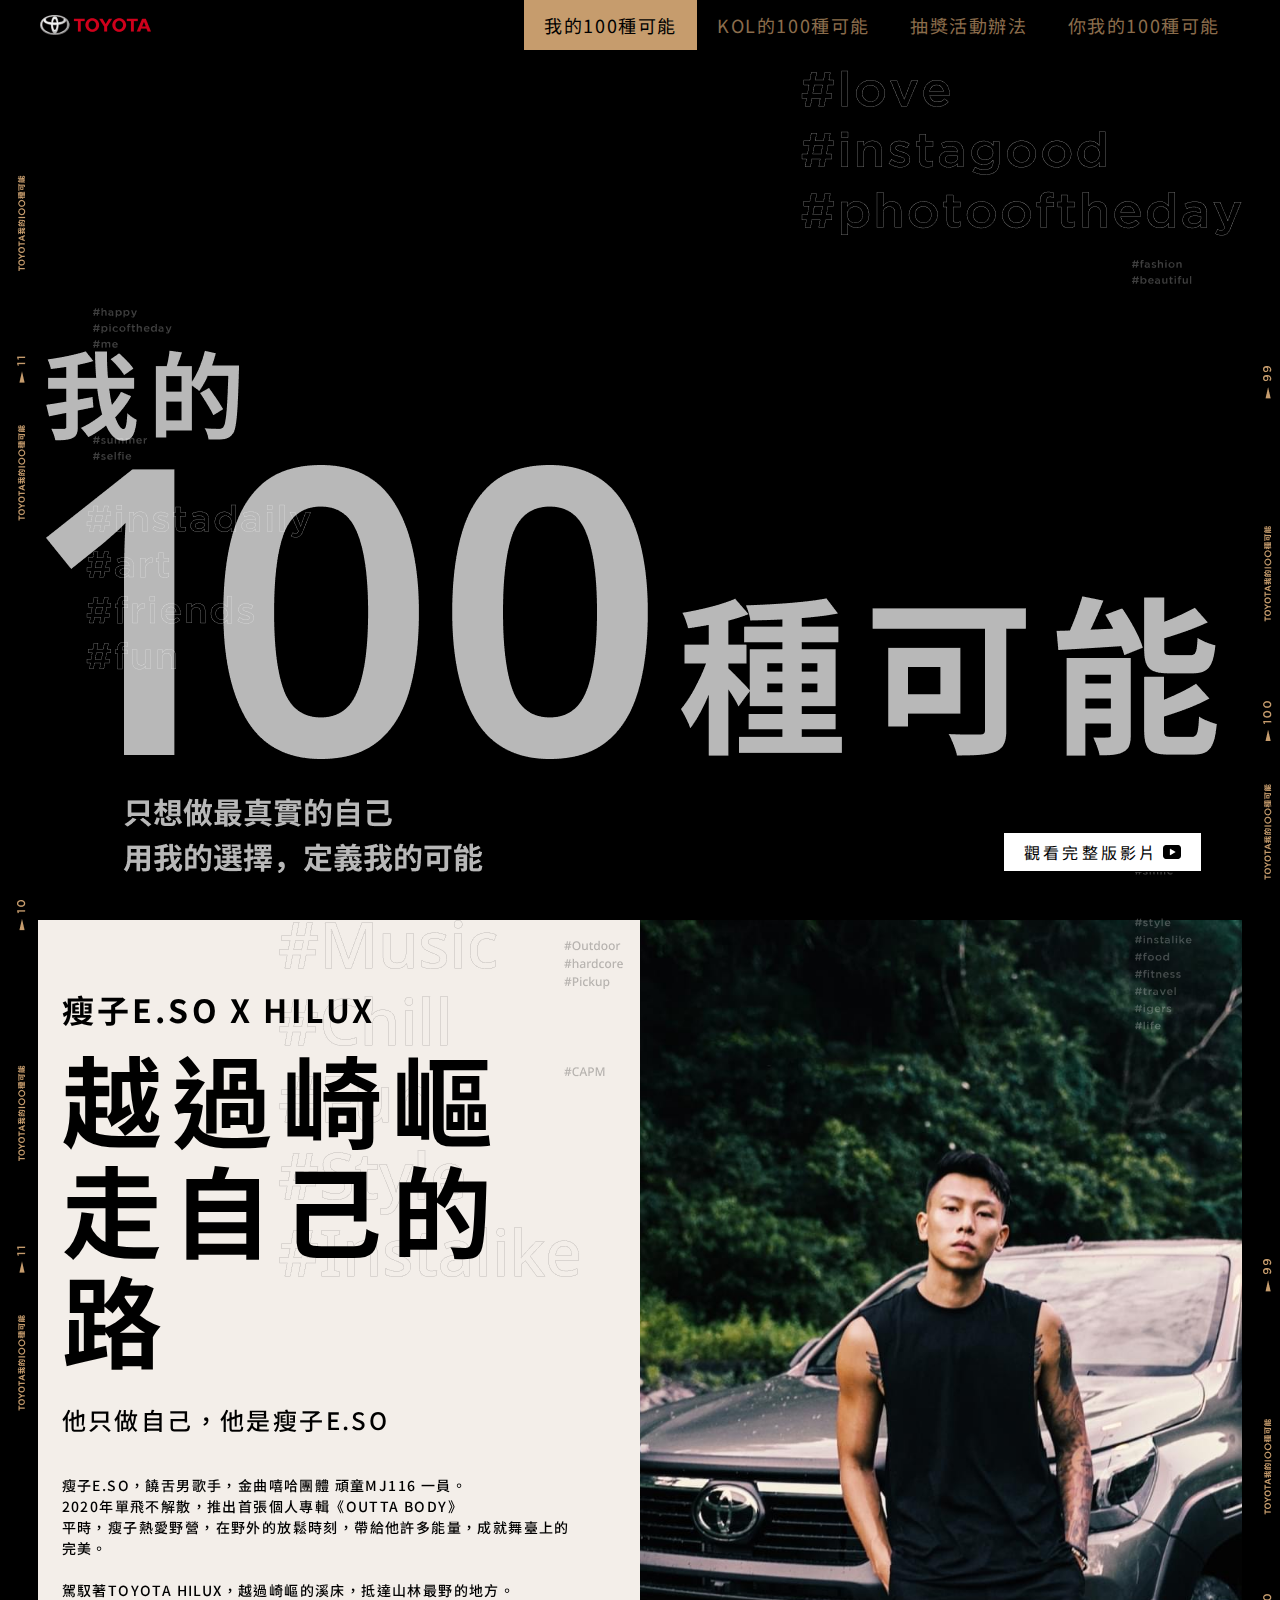
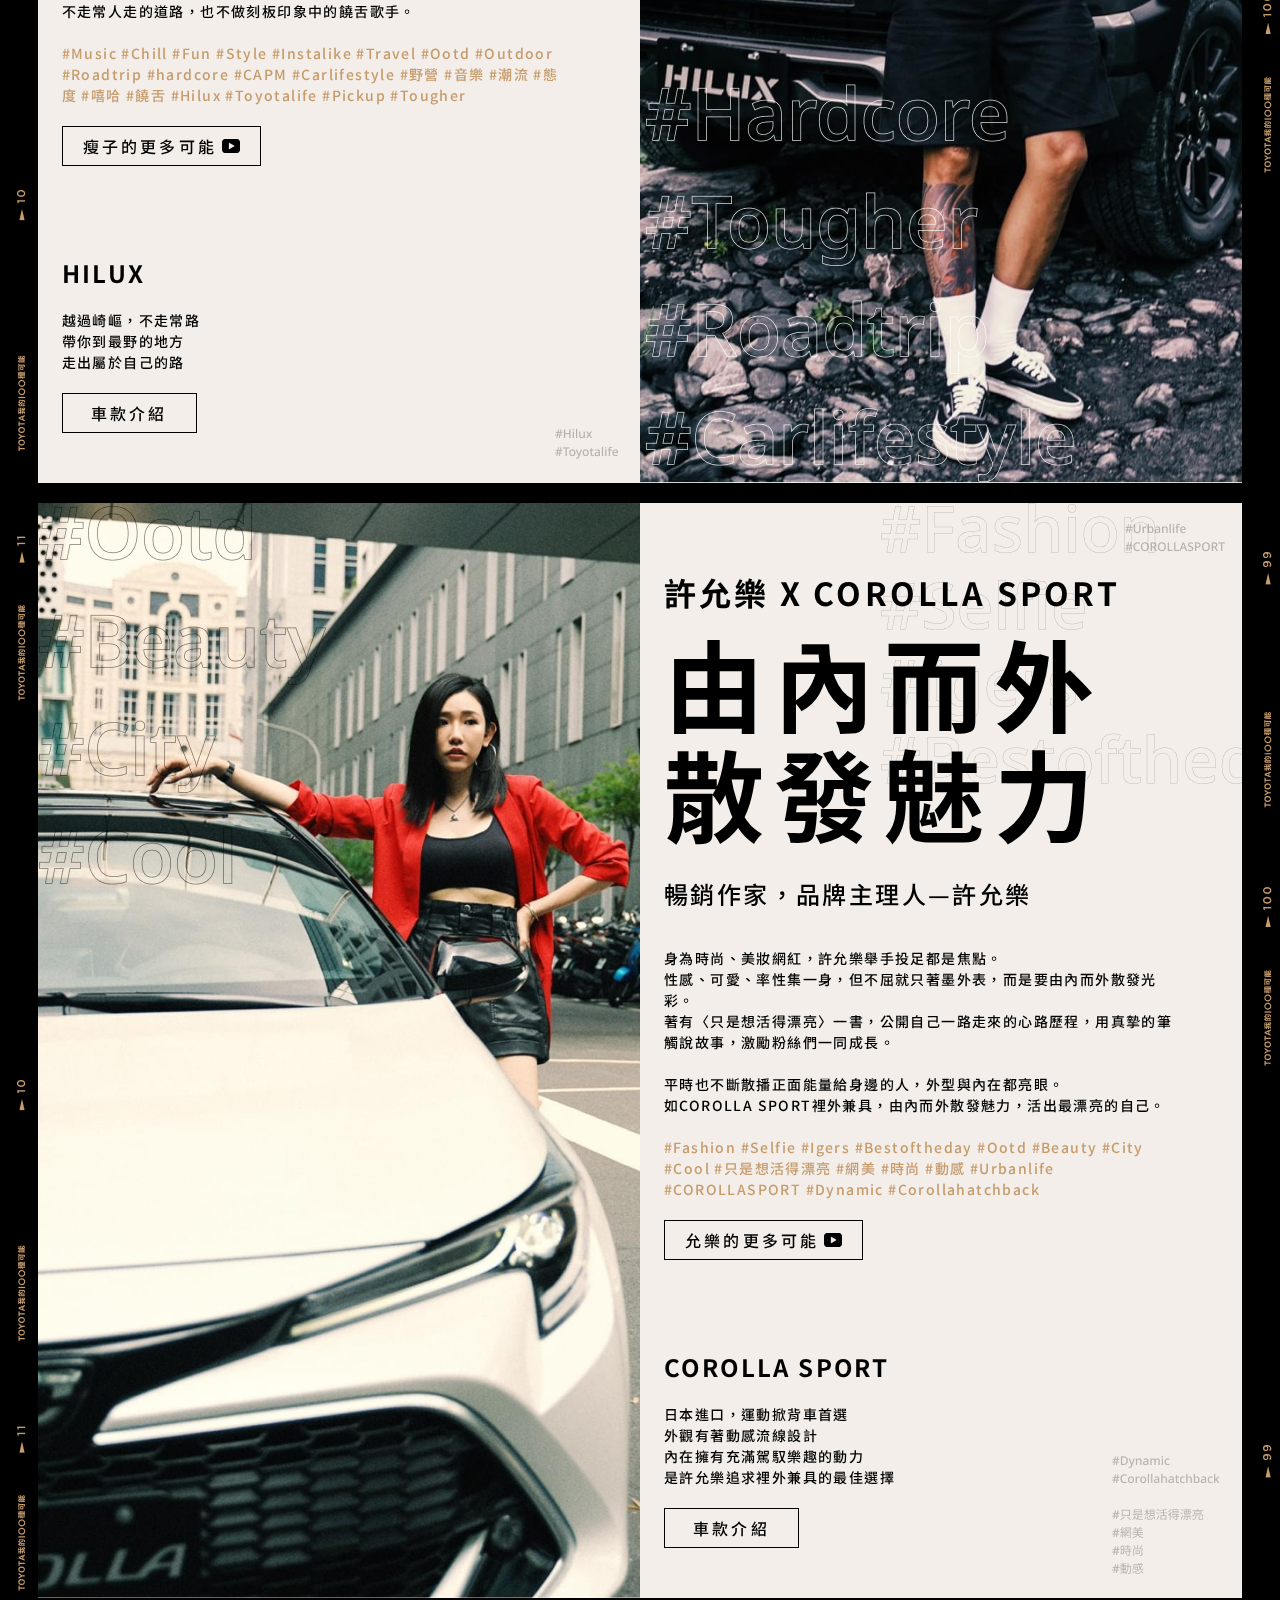
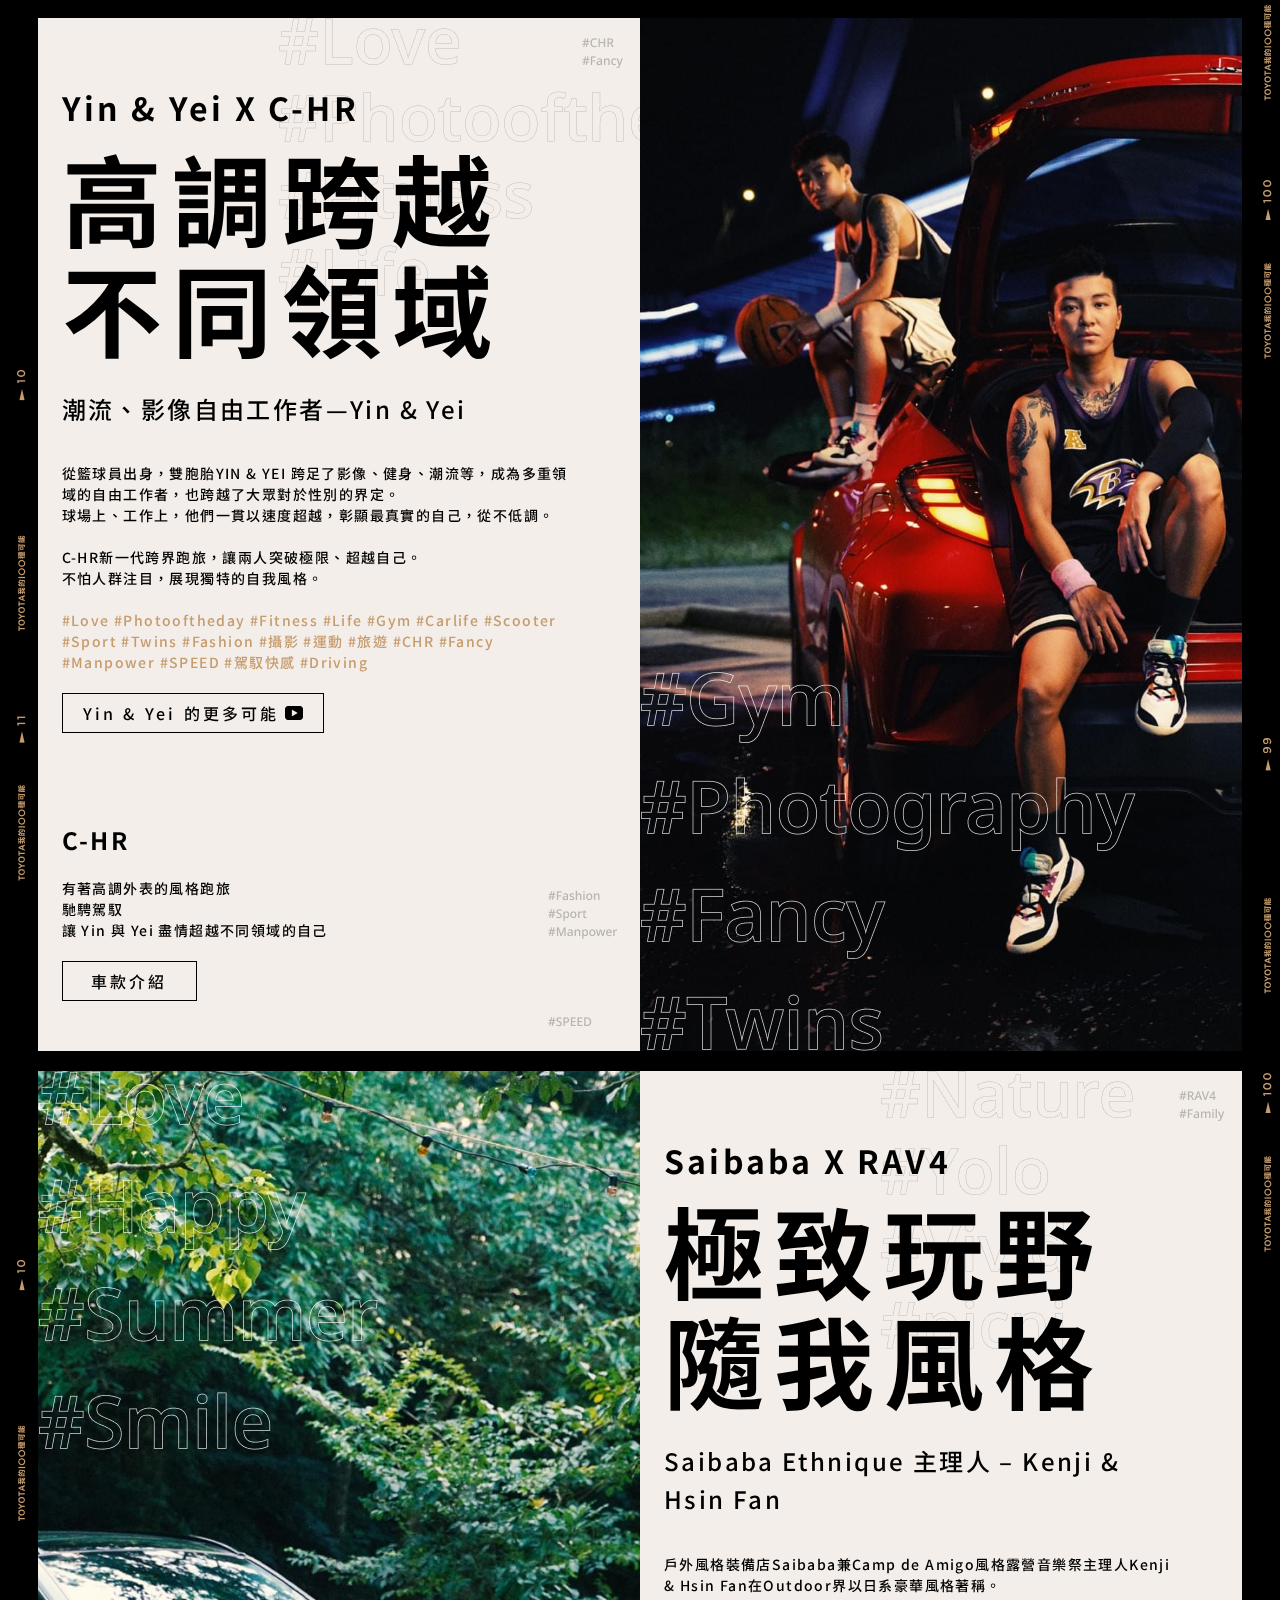
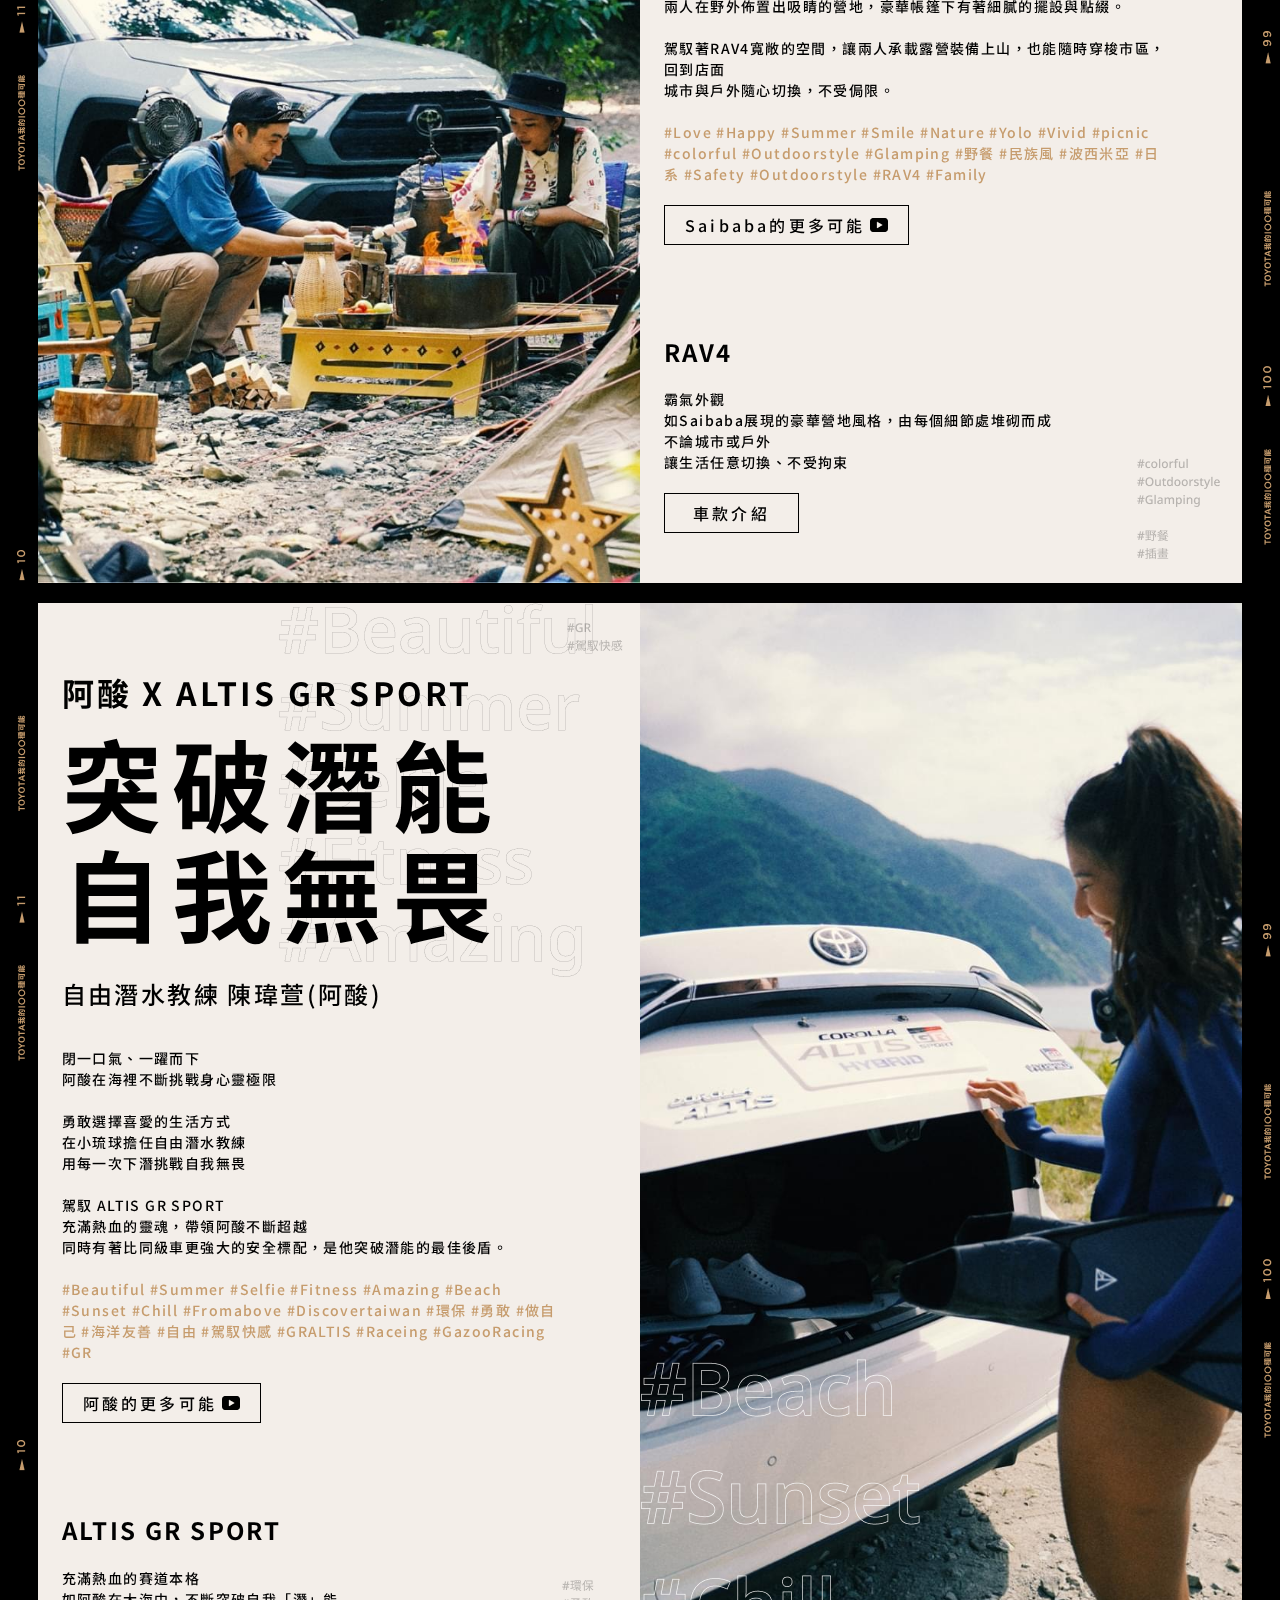
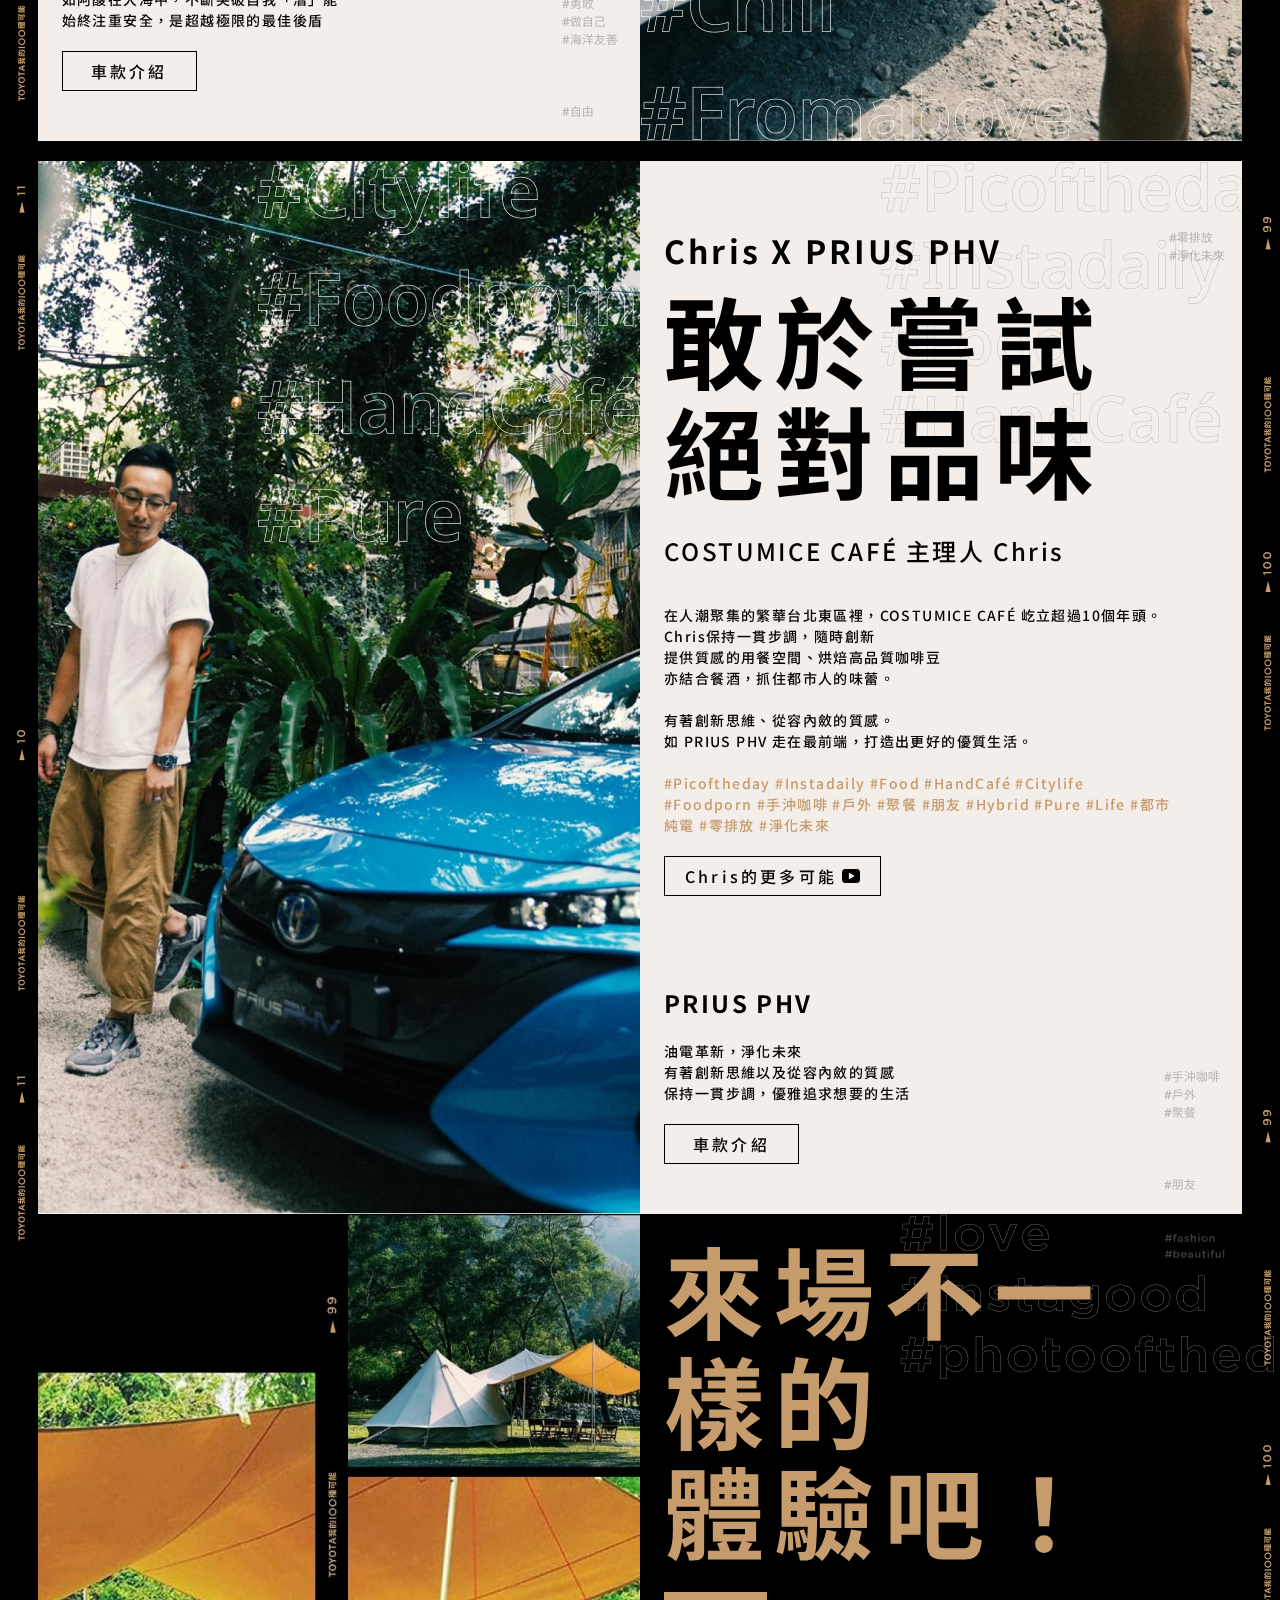
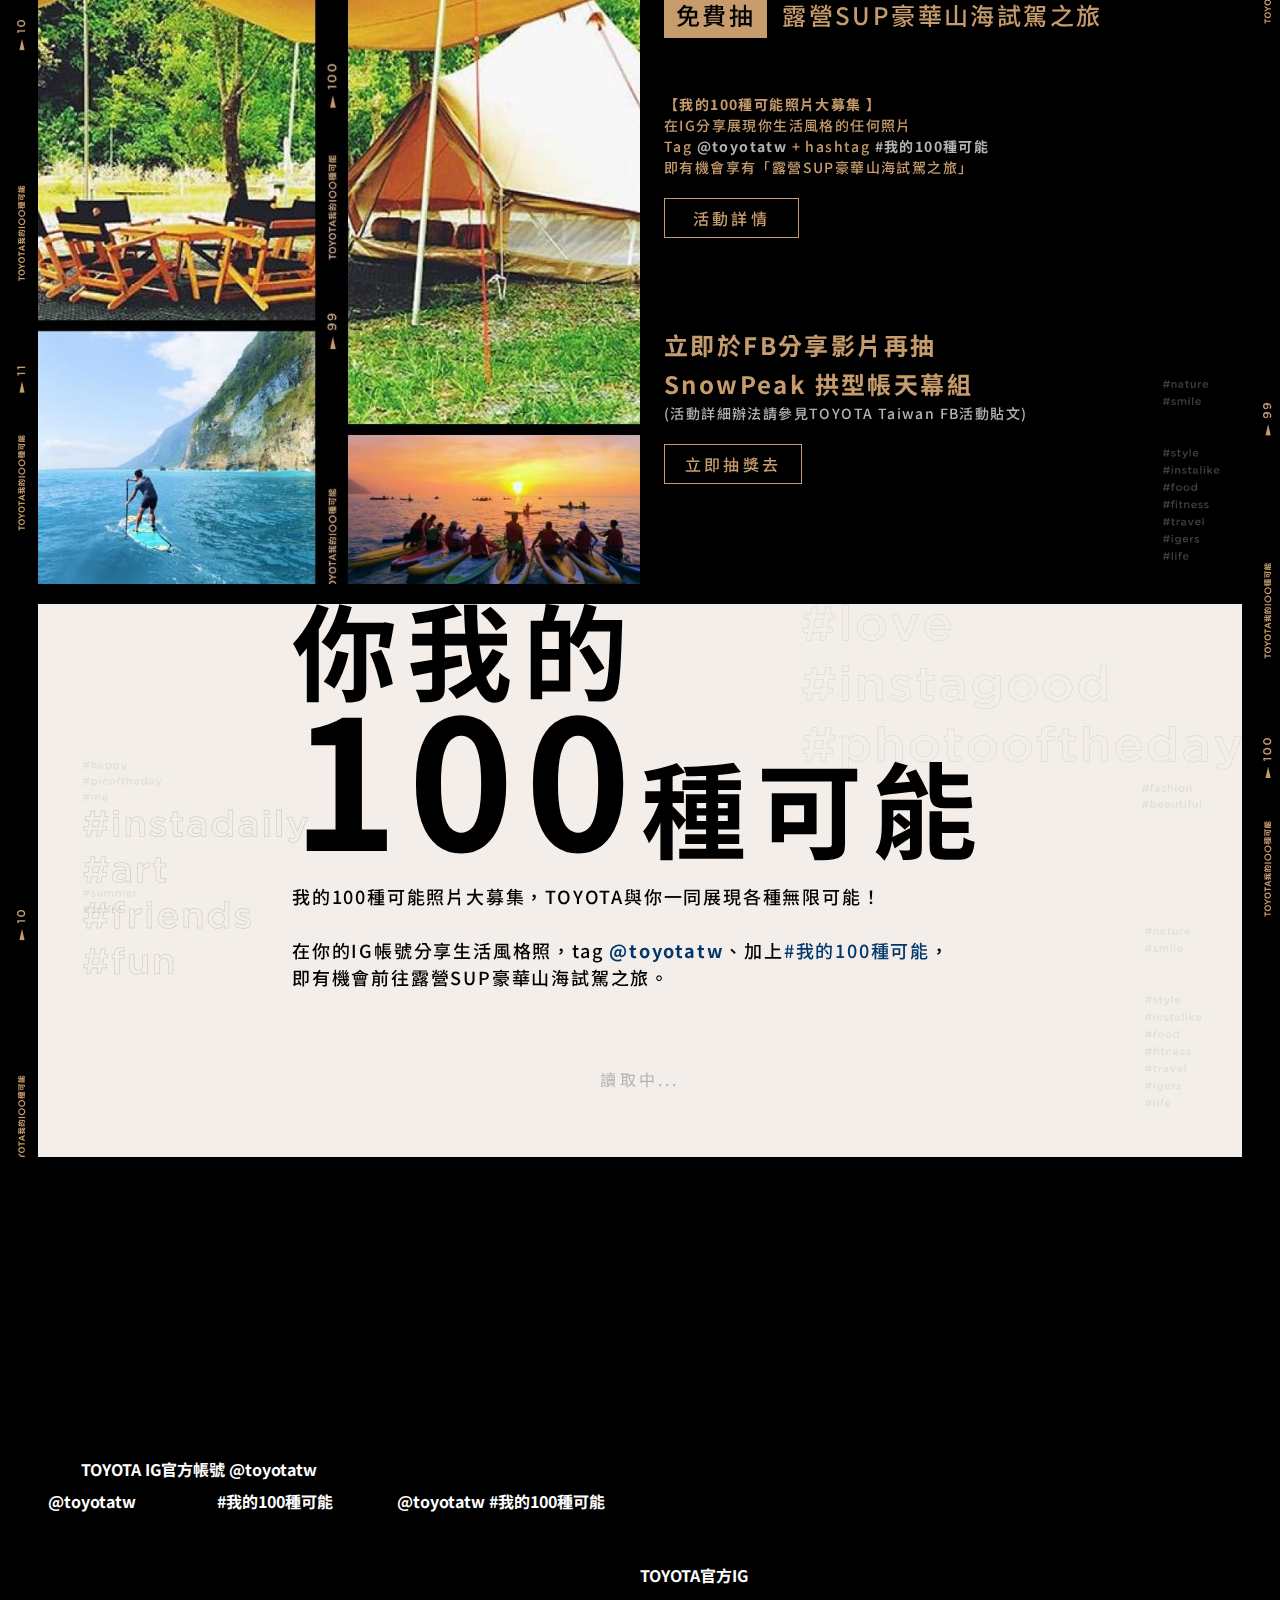
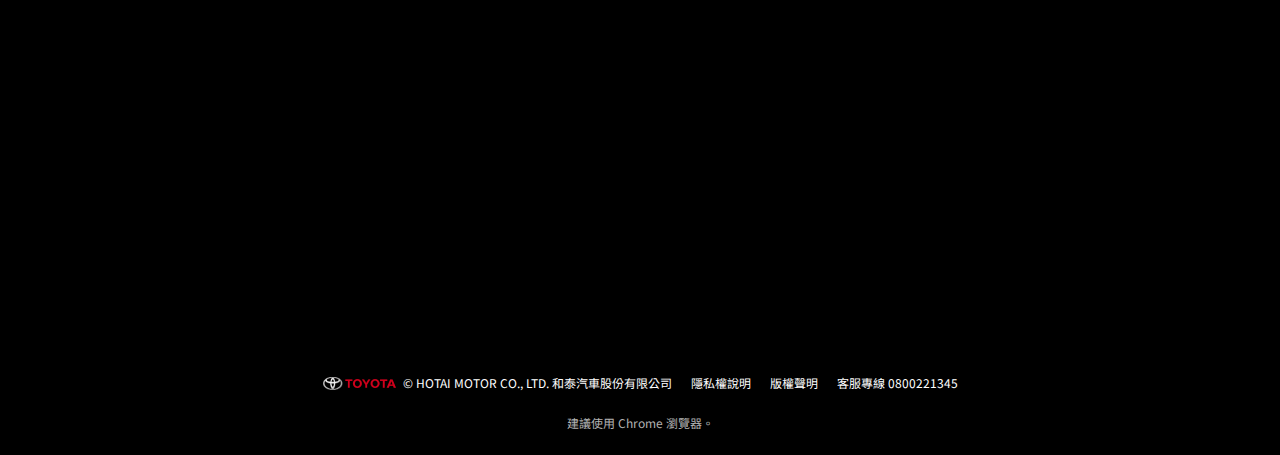
==== commit 8dcbd112: "update" ====
--- a/public/index.html
+++ b/public/index.html
@@ -382,7 +382,7 @@
       <div id="hero5" class="page hero content-left">
         <div class="container">
           <div class="content">
-            <div class="h-title-top">阿酸 X COROLLA ALTIS GR SPORT</div>
+            <div class="h-title-top">阿酸 X ALTIS GR SPORT</div>
             <div class="h-title">
               突破潛能<br>
               自我無畏</div>
@@ -405,7 +405,7 @@
                 在小琉球擔任自由潛水教練<br>
                 用每一次下潛挑戰自我無畏<br>
                 <br>
-                駕馭COROLLA ALTIS GR SPORT<br>
+                駕馭 ALTIS GR SPORT<br>
                 充滿熱血的靈魂，帶領阿酸不斷超越<br>
                 同時有著比同級車更強大的安全標配，是他突破潛能的最佳後盾。<br>
                 <br>
@@ -418,7 +418,7 @@
                 阿酸的更多可能<i class="i-yt"></i>
               </a>
               <div class="h-footer">
-                <div class="h-subtitle">COROLLA ALTIS GR SPORT</div>
+                <div class="h-subtitle">ALTIS GR SPORT</div>
                 <p class="h-content">
                   充滿熱血的賽道本格<br>
                   如阿酸在大海中，不斷突破自我「潛」能<br>
@@ -528,7 +528,7 @@
           </div>
           <p class='h-content mt-3'>
             <br><span class="fw-b">【我的100種可能照片大募集 】</span>
-            <br>在IG公開分享展現你生活風格的任何照片
+            <br>在IG分享展現你生活風格的任何照片
             <br>Tag <a href="https://www.instagram.com/toyotatw/" target='_blank' class='gray-txt fw-b'>@toyotatw</a> + hashtag <span class="gray-txt fw-b">#我的100種可能</span>
             <br>即有機會享有「露營SUP豪華山海試駕之旅」
 
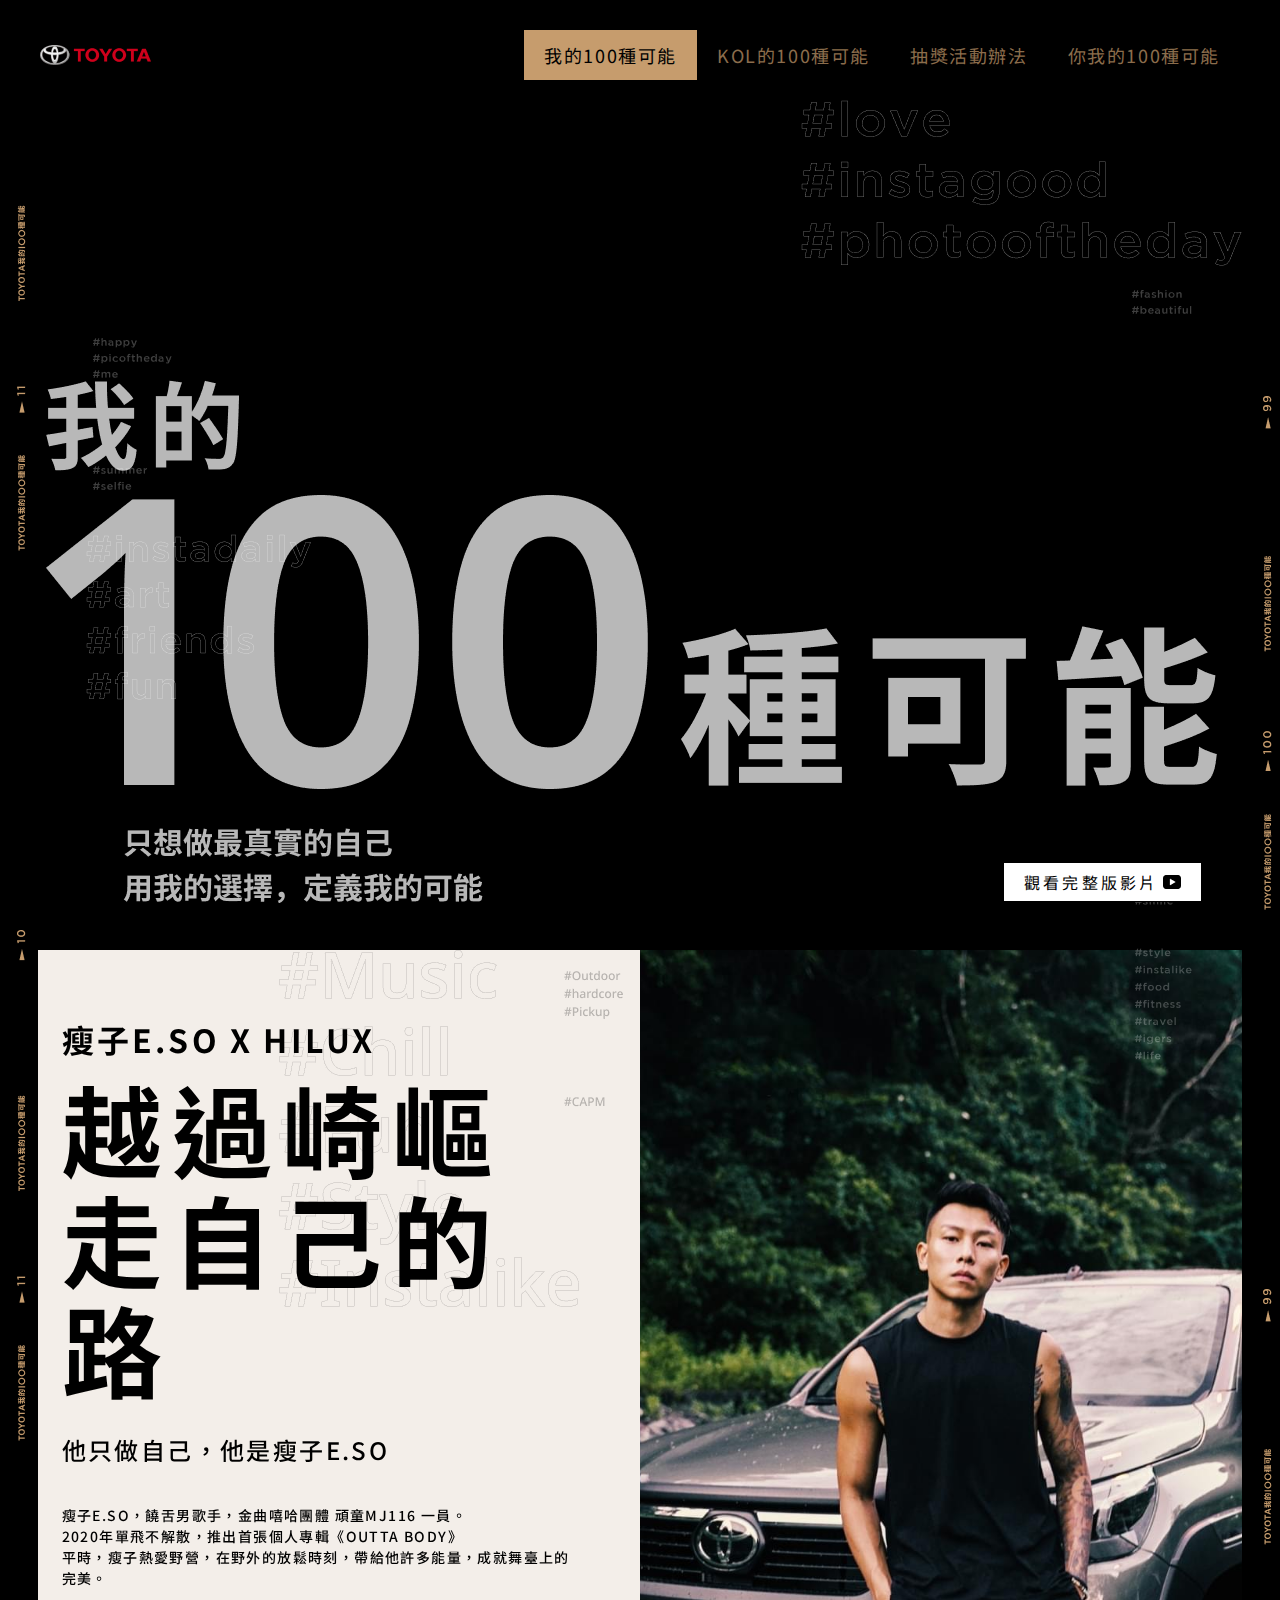
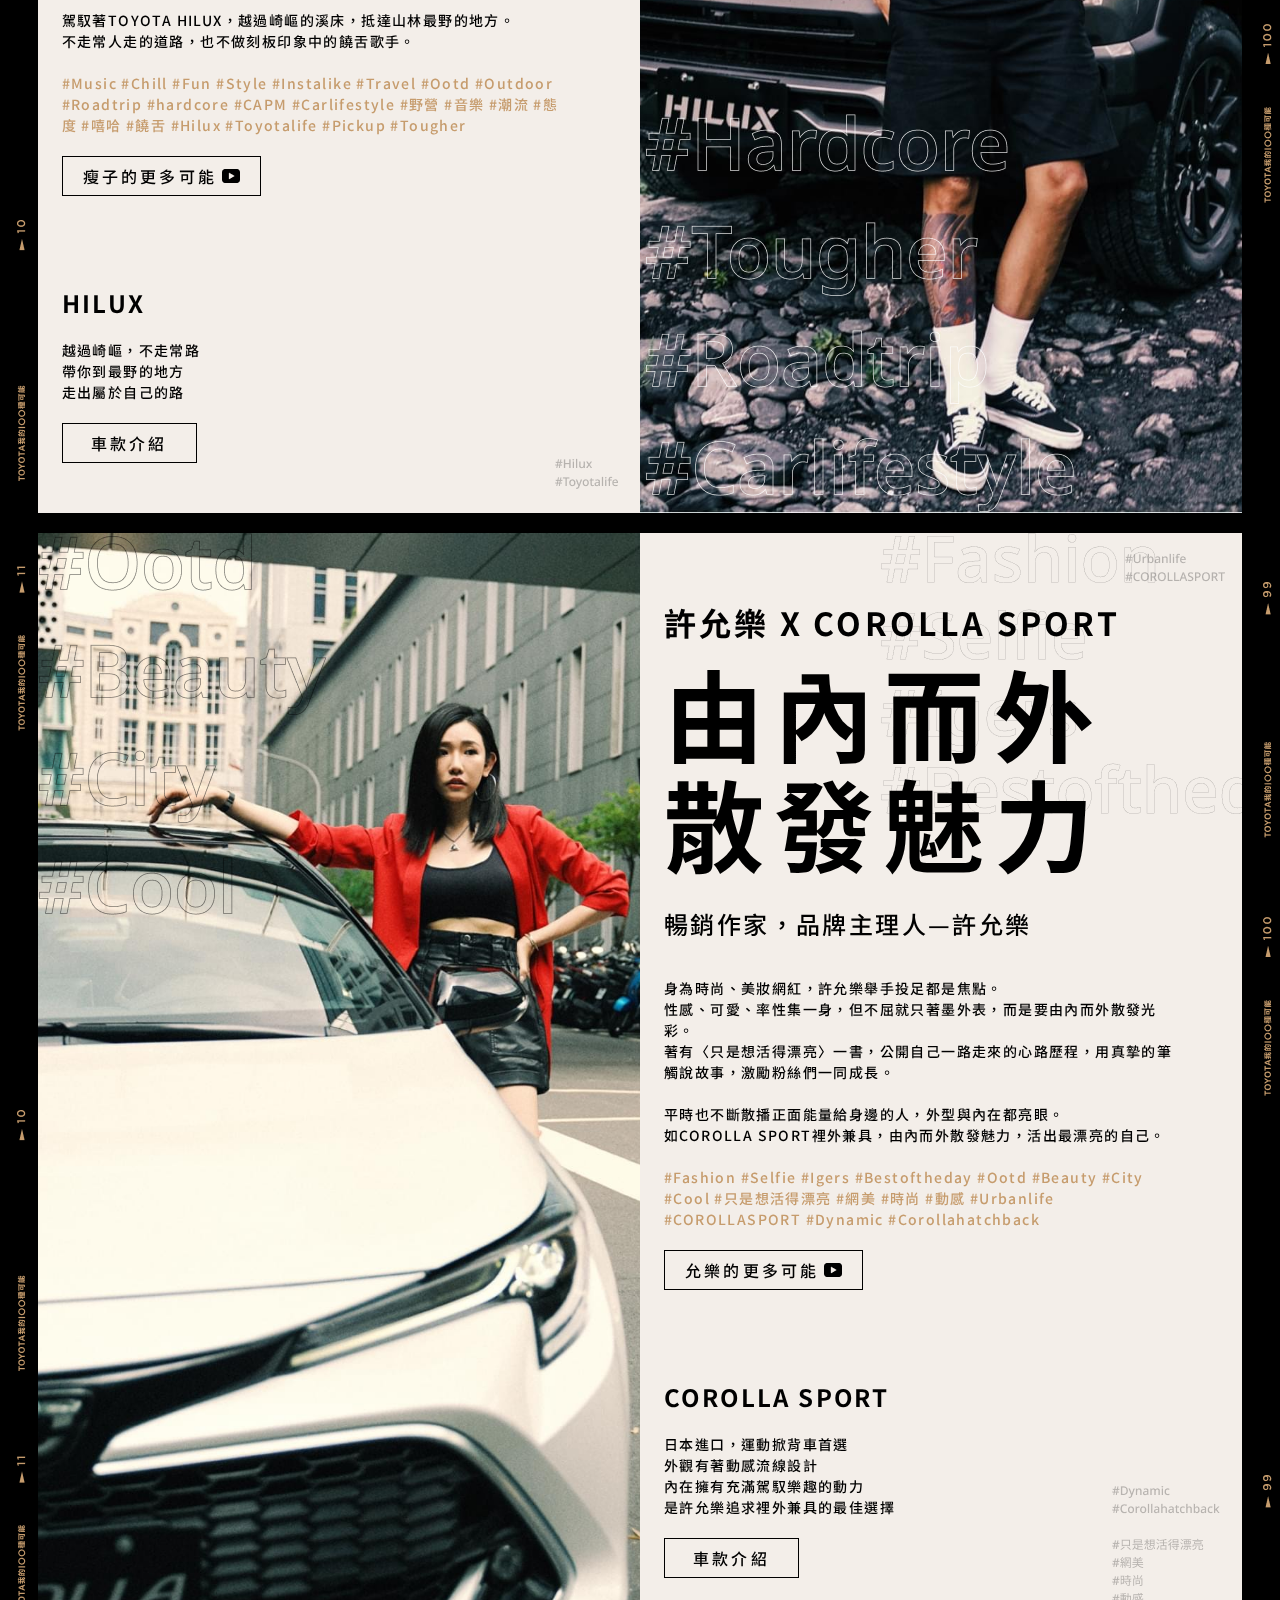
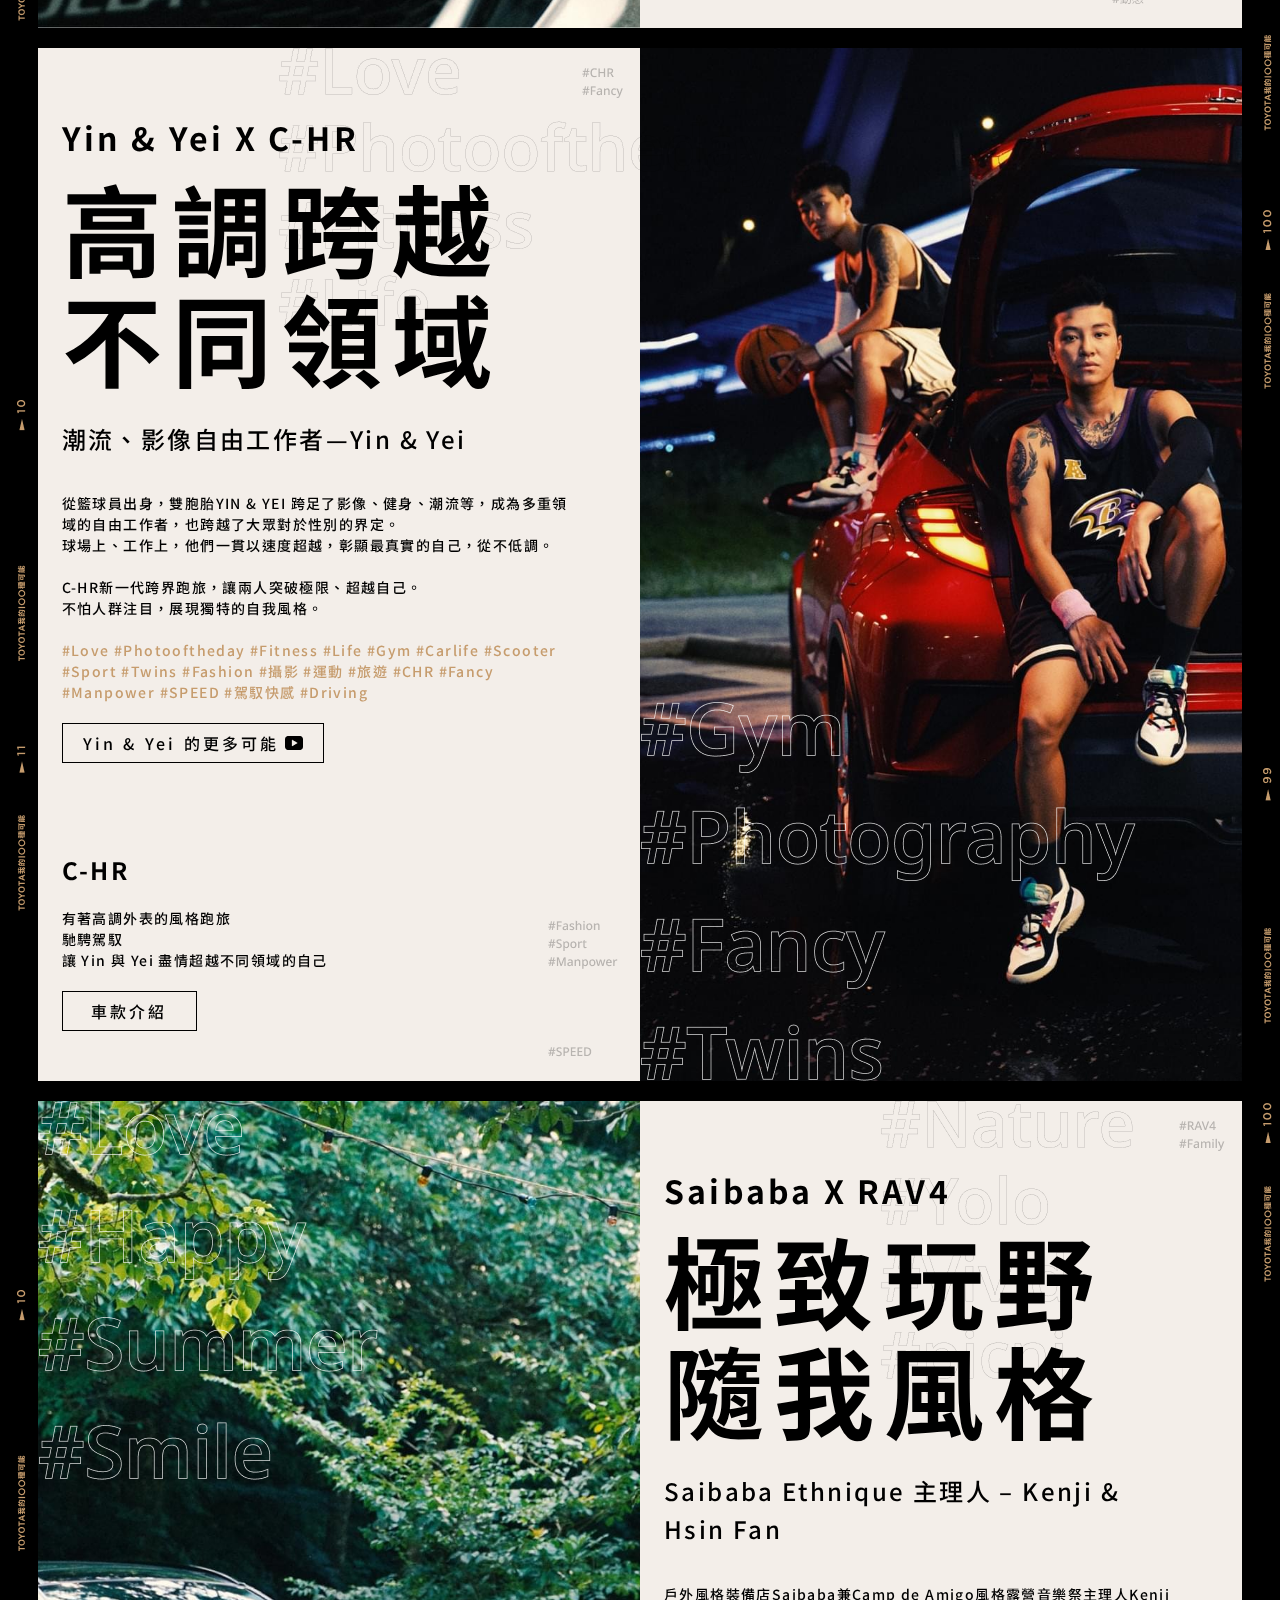
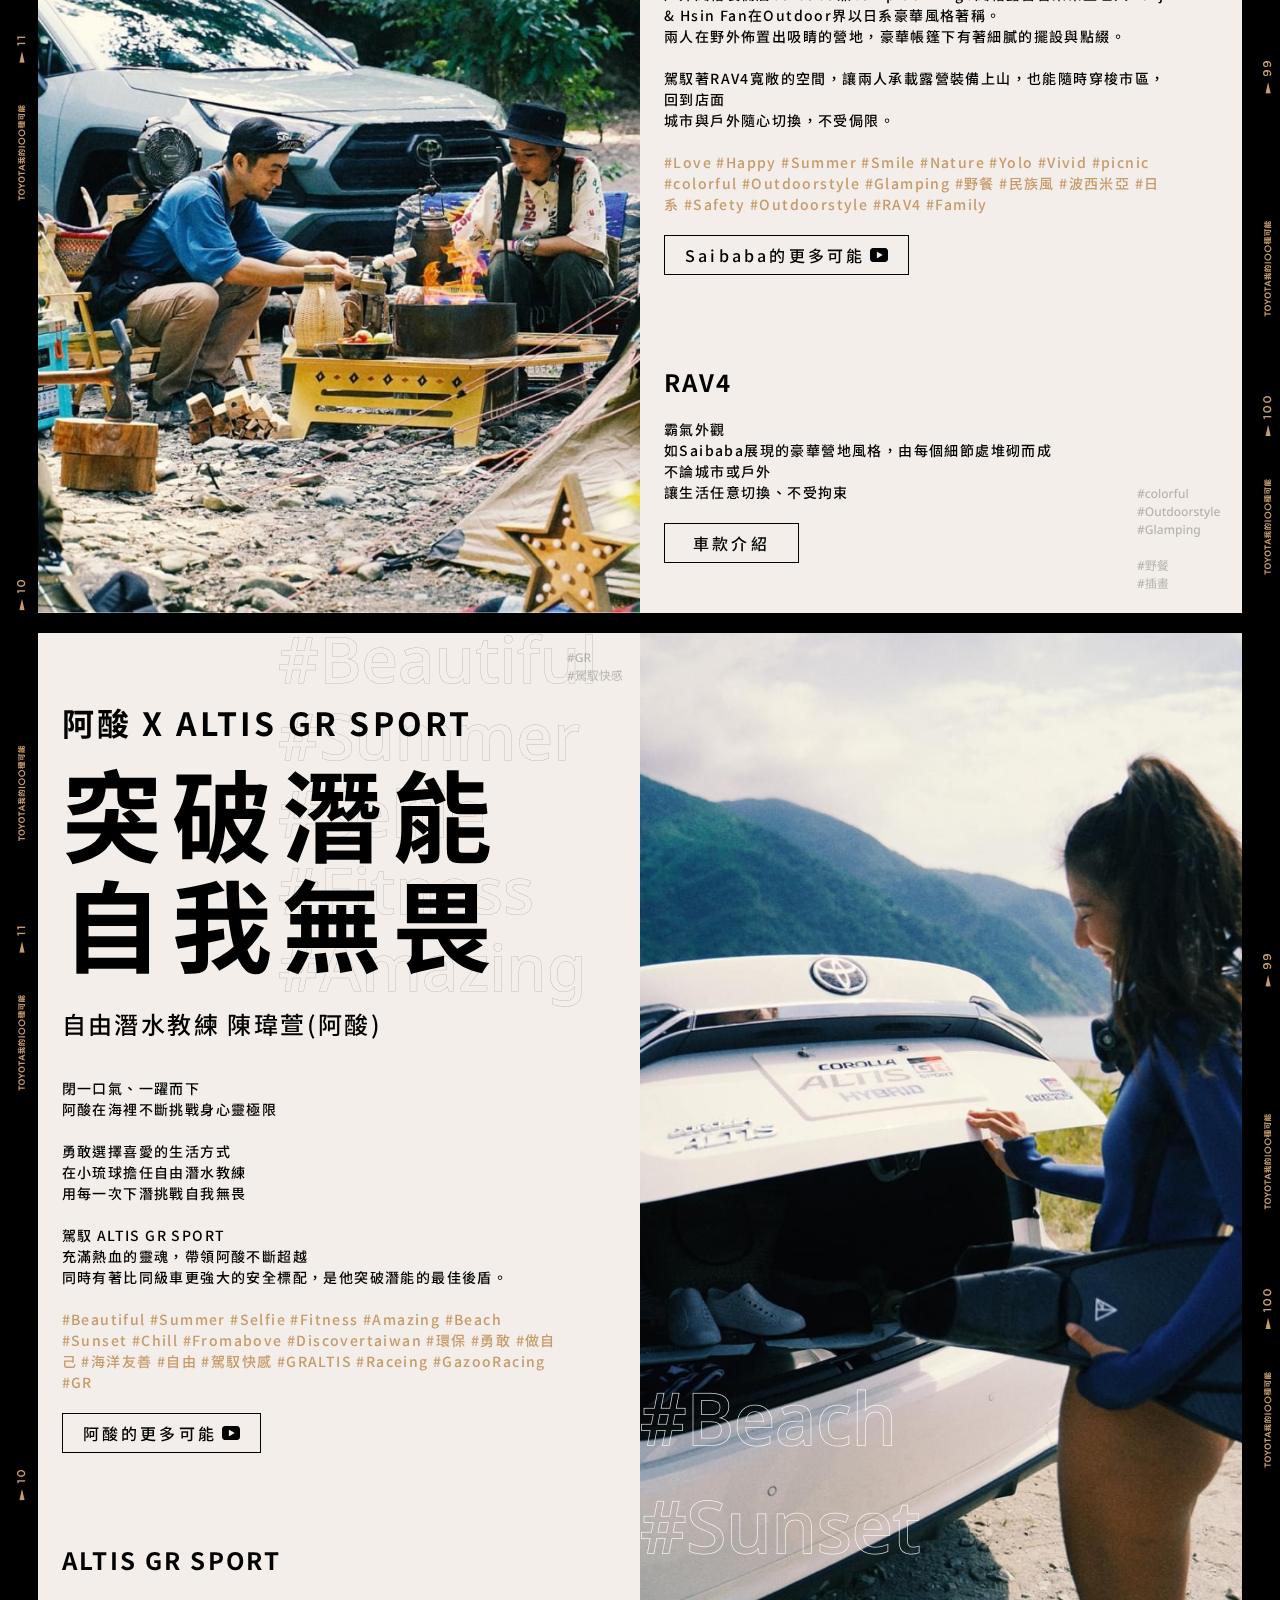
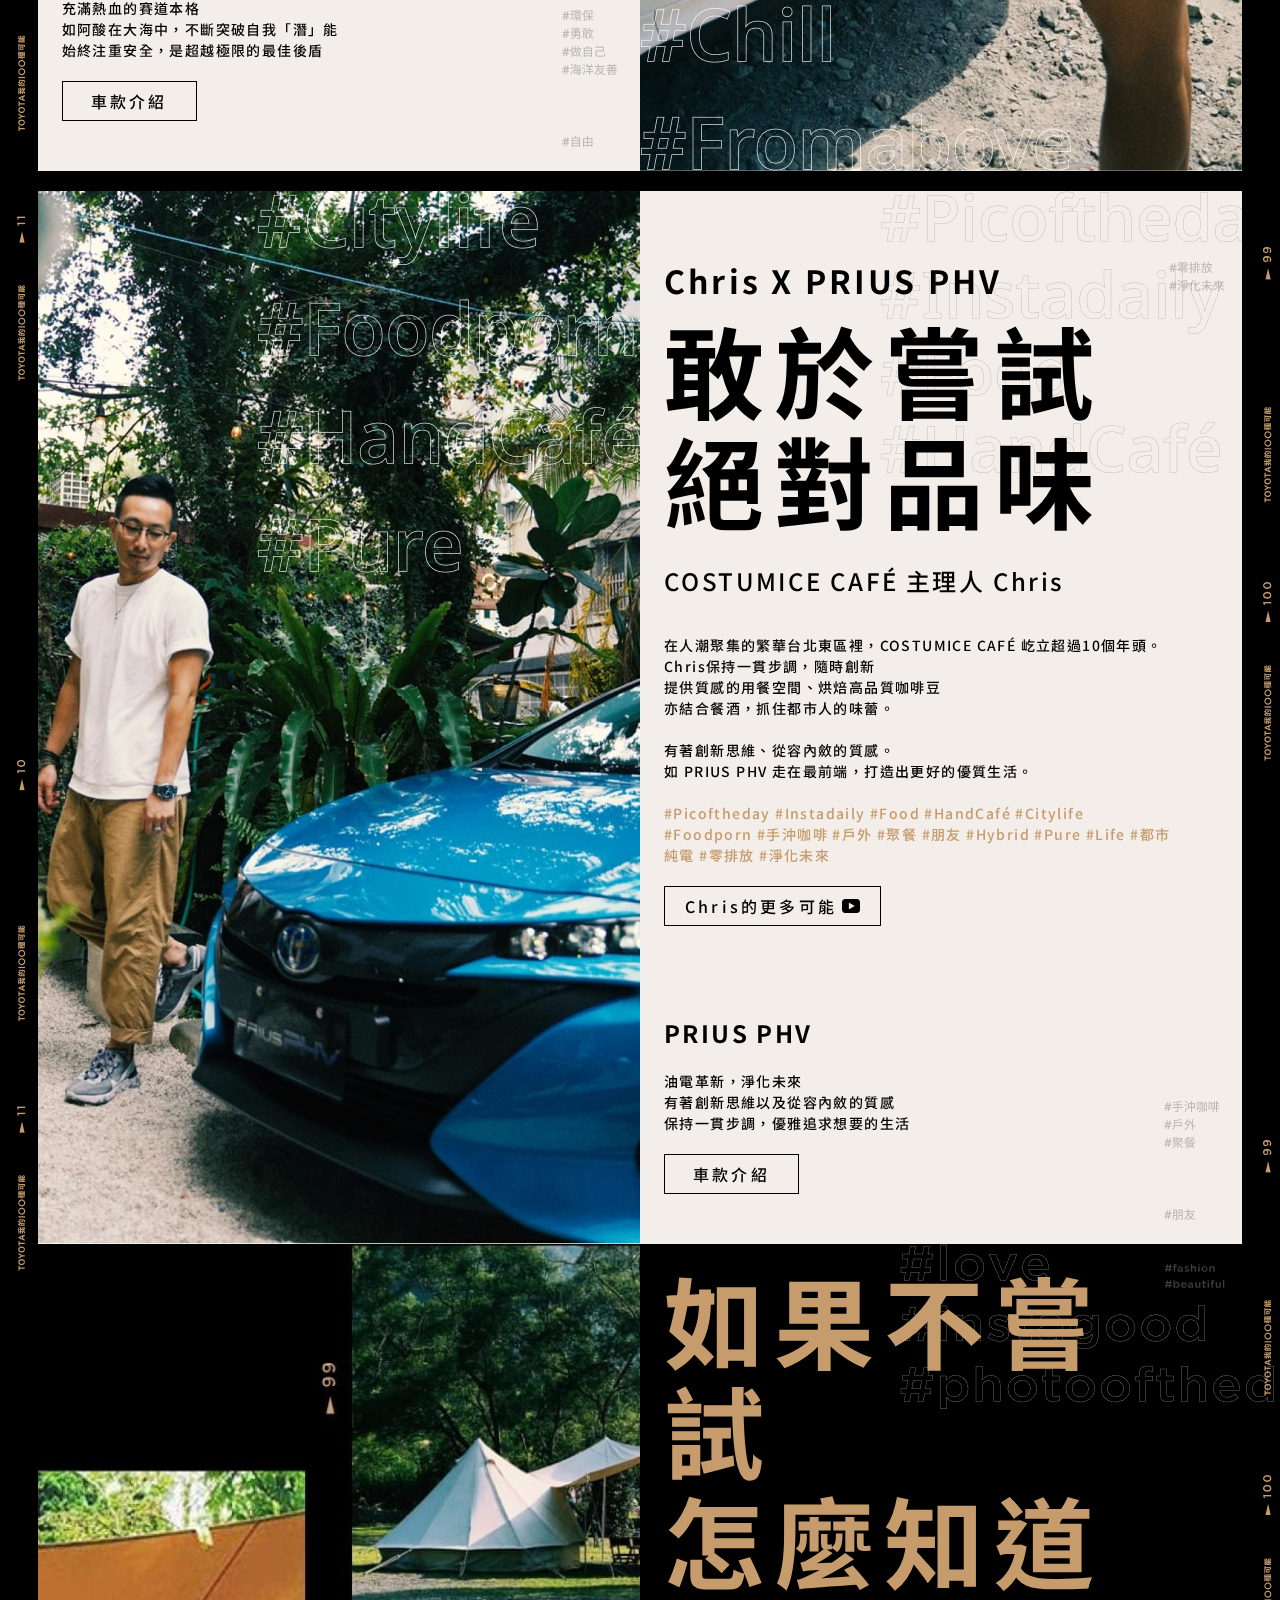
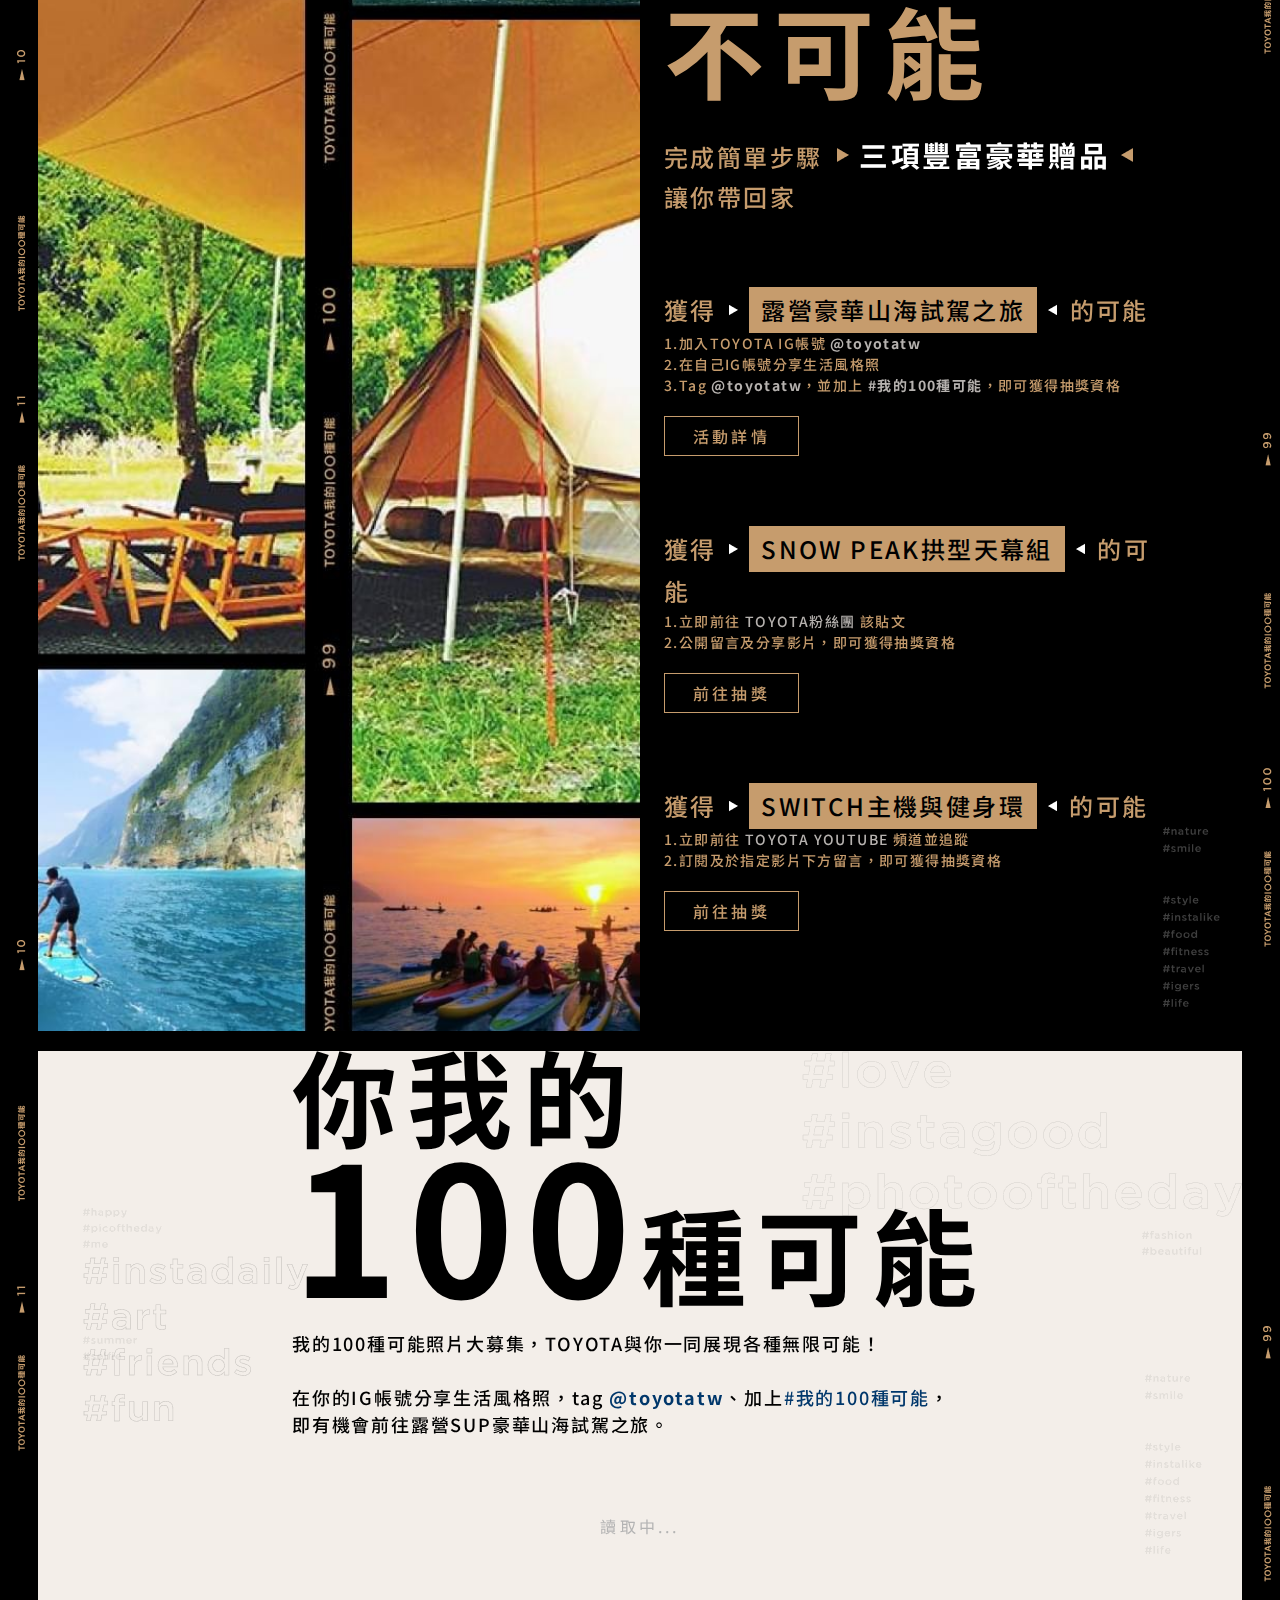
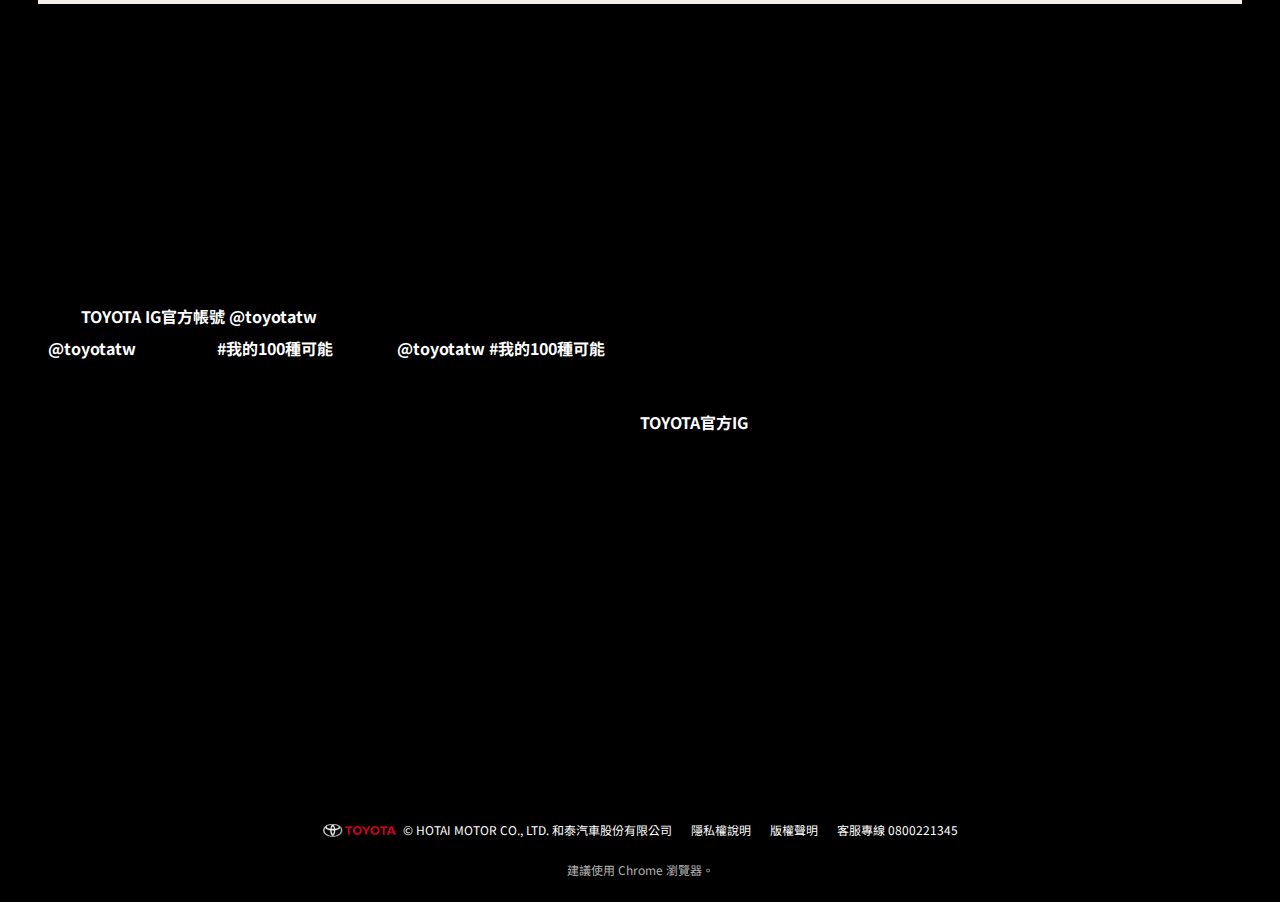
==== commit d0ce56c2: "update" ====
--- a/public/index.html
+++ b/public/index.html
@@ -92,8 +92,9 @@
           preload="auto" >
           <source src="./video/index.mp4">
         </video> -->
-        <video src="./video/index2_1.mp4" id='index-video-bg' class="video-bg" preload="auto" autoplay muted loop poster='./images/index01.png'
-          playsinline webkit-playsinline x5-playsinline style="width: 100%; height: 100%;"></video>
+        <video src="./video/index2_1.mp4" id='index-video-bg' class="video-bg" preload="auto" autoplay muted loop
+          poster='./images/index01.png' playsinline webkit-playsinline x5-playsinline
+          style="width: 100%; height: 100%;"></video>
       </div>
 
       <div class="tags">
@@ -150,7 +151,7 @@
                   #潮流 #態度 #嘻哈 #饒舌 #Hilux #Toyotalife #Pickup #Tougher
                 </span>
               </div>
-              <a href='https://www.instagram.com/toyotatw/' target='_blank'  class="h-btn" >
+              <a href='https://www.instagram.com/toyotatw/' target='_blank' class="h-btn">
                 瘦子的更多可能<i class="i-yt"></i>
               </a>
               <div class="h-footer">
@@ -515,39 +516,77 @@
       <div class="container">
         <div class="content">
           <div class="h-title">
-            來場不一樣的<br>
-            體驗吧！
+            如果不嘗試 <br>
+            怎麼知道不可能
           </div>
           <div class="h-subtitle">
-            <span class="highlight">
-              免費抽
-            </span><br class="phoneShow">露營SUP豪華山海試駕之旅
-
+            完成簡單步驟<span class="highlight hl-1">
+              三項豐富豪華贈品
+            </span>
+            讓你帶回家
           </div>
           <div class="pic phoneShow">
           </div>
-          <p class='h-content mt-3'>
-            <br><span class="fw-b">【我的100種可能照片大募集 】</span>
-            <br>在IG分享展現你生活風格的任何照片
-            <br>Tag <a href="https://www.instagram.com/toyotatw/" target='_blank' class='gray-txt fw-b'>@toyotatw</a> + hashtag <span class="gray-txt fw-b">#我的100種可能</span>
-            <br>即有機會享有「露營SUP豪華山海試駕之旅」
-
-
+
+
+          <div class="h-subtitle mt-5">
+            獲得 <span class="highlight">
+              露營豪華山海試駕之旅
+            </span>
+            的可能
+          </div>
+          <p class='h-content mt-1'>
+            1.加入TOYOTA IG帳號 <a href="https://www.instagram.com/toyotatw/" target='_blank'
+              class="gray-txt fw-b">@toyotatw</a>
+            <br>2.在自己IG帳號分享生活風格照
+            <br>3.Tag <a href="https://www.instagram.com/toyotatw/" target='_blank'
+              class="gray-txt fw-b">@toyotatw</a>，並加上<span class="gray-txt fw-b"> #我的100種可能</span>，即可獲得抽獎資格
           </p>
           <a class="h-btn" href="#ex1" rel="modal:open">
             活動詳情
           </a>
-          <div class="h-footer">
+
+
+          <div class="h-subtitle mt-5">
+            獲得 <span class="highlight">
+              SNOW PEAK拱型天幕組
+            </span>
+            的可能
+          </div>
+          <p class='h-content mt-1'>
+            1.立即前往 <a href="https://www.facebook.com/watch/?extid=tBHH0bumX7lsGdVq&v=232796501303283"
+              class="gray-txt fwb" target='_blank'>TOYOTA粉絲團</a> 該貼文
+            <br>2.公開留言及分享影片，即可獲得抽獎資格
+          </p>
+          <a class="h-btn" href="#ex1" rel="modal:open">
+            前往抽獎
+          </a>
+
+
+          <div class="h-subtitle mt-5">
+            獲得 <span class="highlight">
+              SWITCH主機與健身環
+            </span>
+            的可能
+          </div>
+          <p class='h-content mt-1'>
+            1.立即前往 <a href="https://www.youtube.com/channel/UCBjG--Dg8yAYabPoMMOy-sA" class="gray-txt fwb" target='_blank' >TOYOTA YOUTUBE</a> 頻道並追蹤
+            <br>2.訂閱及於指定影片下方留言，即可獲得抽獎資格
+          </p>
+          <a class="h-btn" href="#ex1" rel="modal:open">
+            前往抽獎
+          </a>
+          <!-- <div class="h-footer">
             <div class="h-subtitle">立即於FB分享影片再抽
               <br>
               SnowPeak 拱型帳天幕組</div>
             <div class="h-content gray-txt" style="margin-top:0px;">(活動詳細辦法請參見TOYOTA Taiwan FB活動貼文)</div>
 
-            <a  href='https://reurl.cc/8nGe4y' target='_blank' class="h-btn">立即抽獎去</a>
-
-
-
-          </div>
+            <a href='https://reurl.cc/8nGe4y' target='_blank' class="h-btn">立即抽獎去</a>
+
+
+
+          </div> -->
         </div>
         <div class="tags">
           <div class="tag tag1" id='ani-tag-ig-1'></div>
@@ -575,8 +614,8 @@
             <span class="stong">100</span>種可能</div>
           <div class="subtitle">我的100種可能照片大募集，TOYOTA與你一同展現各種無限可能！
             <br>
-            <br> 在你的IG帳號分享生活風格照，tag <a href="https://www.instagram.com/toyotatw/"
-            target='_blank' class="blue-txt fw-b">@toyotatw</a>、加上<span class="blue-txt">#我的100種可能</span>，<br>即有機會前往露營SUP豪華山海試駕之旅。
+            <br> 在你的IG帳號分享生活風格照，tag <a href="https://www.instagram.com/toyotatw/" target='_blank'
+              class="blue-txt fw-b">@toyotatw</a>、加上<span class="blue-txt">#我的100種可能</span>，<br>即有機會前往露營SUP豪華山海試駕之旅。
           </div>
         </div>
 
@@ -784,9 +823,11 @@
   </p>
   <p>
     <span class="fw-b">【抽獎活動辦法】</span>
-    <br>1. 追蹤加入<a href="https://www.instagram.com/toyotatw/" target='_blank' class='w-txt fw-b'>TOYOTA IG官方帳號 @toyotatw</a>
+    <br>1. 追蹤加入<a href="https://www.instagram.com/toyotatw/" target='_blank' class='w-txt fw-b'>TOYOTA IG官方帳號
+      @toyotatw</a>
     <br>2. 於自己的IG帳號發布任一生活風格照 (不限有車子)
-    <br>3. Tag <a href="https://www.instagram.com/toyotatw/" target='_blank' class='w-txt fw-b'>@toyotatw</a> + hashtag <span class="w-txt fw-b">#我的100種可能</span>，範例：<span class="w-txt fw-b">@toyotatw #我的100種可能</span>
+    <br>3. Tag <a href="https://www.instagram.com/toyotatw/" target='_blank' class='w-txt fw-b'>@toyotatw</a> + hashtag
+    <span class="w-txt fw-b">#我的100種可能</span>，範例：<span class="w-txt fw-b">@toyotatw #我的100種可能</span>
     <div style='font-size: 14px;line-height: 150%;margin-top:0px;'>
       *若IG為非公開帳號，完成上述步驟後，請截圖貼文，並將截圖私訊至TOYOTA IG官方帳號 。
       <br>*若IG為公開帳號，無須另外截圖私訊，主辦單位將透過公開的hashtag判斷是否符合抽獎資格。
@@ -795,8 +836,8 @@
   </p>
   <p>
     <span class="fw-b">【得獎名單公佈】</span><br>
-    主辦單位和泰汽車股份有限公司(簡稱「主辦單位」)將於2020/09/02(三)抽出得獎名單，並於<a href="https://www.instagram.com/toyotatw/"
-      target='_blank' class="w-txt fw-b">TOYOTA官方IG</a>活動貼文留言處公告。中獎者須於2020/09/06(日)前回覆活動所需資料，若無指定時間內回覆則視同放棄資格。
+    主辦單位和泰汽車股份有限公司(簡稱「主辦單位」)將於2020/09/02(三)抽出得獎名單，並於<a href="https://www.instagram.com/toyotatw/" target='_blank'
+      class="w-txt fw-b">TOYOTA官方IG</a>活動貼文留言處公告。中獎者須於2020/09/06(日)前回覆活動所需資料，若無指定時間內回覆則視同放棄資格。
   </p>
   <p>
     <span class="fw-b">【注意事項】</span>
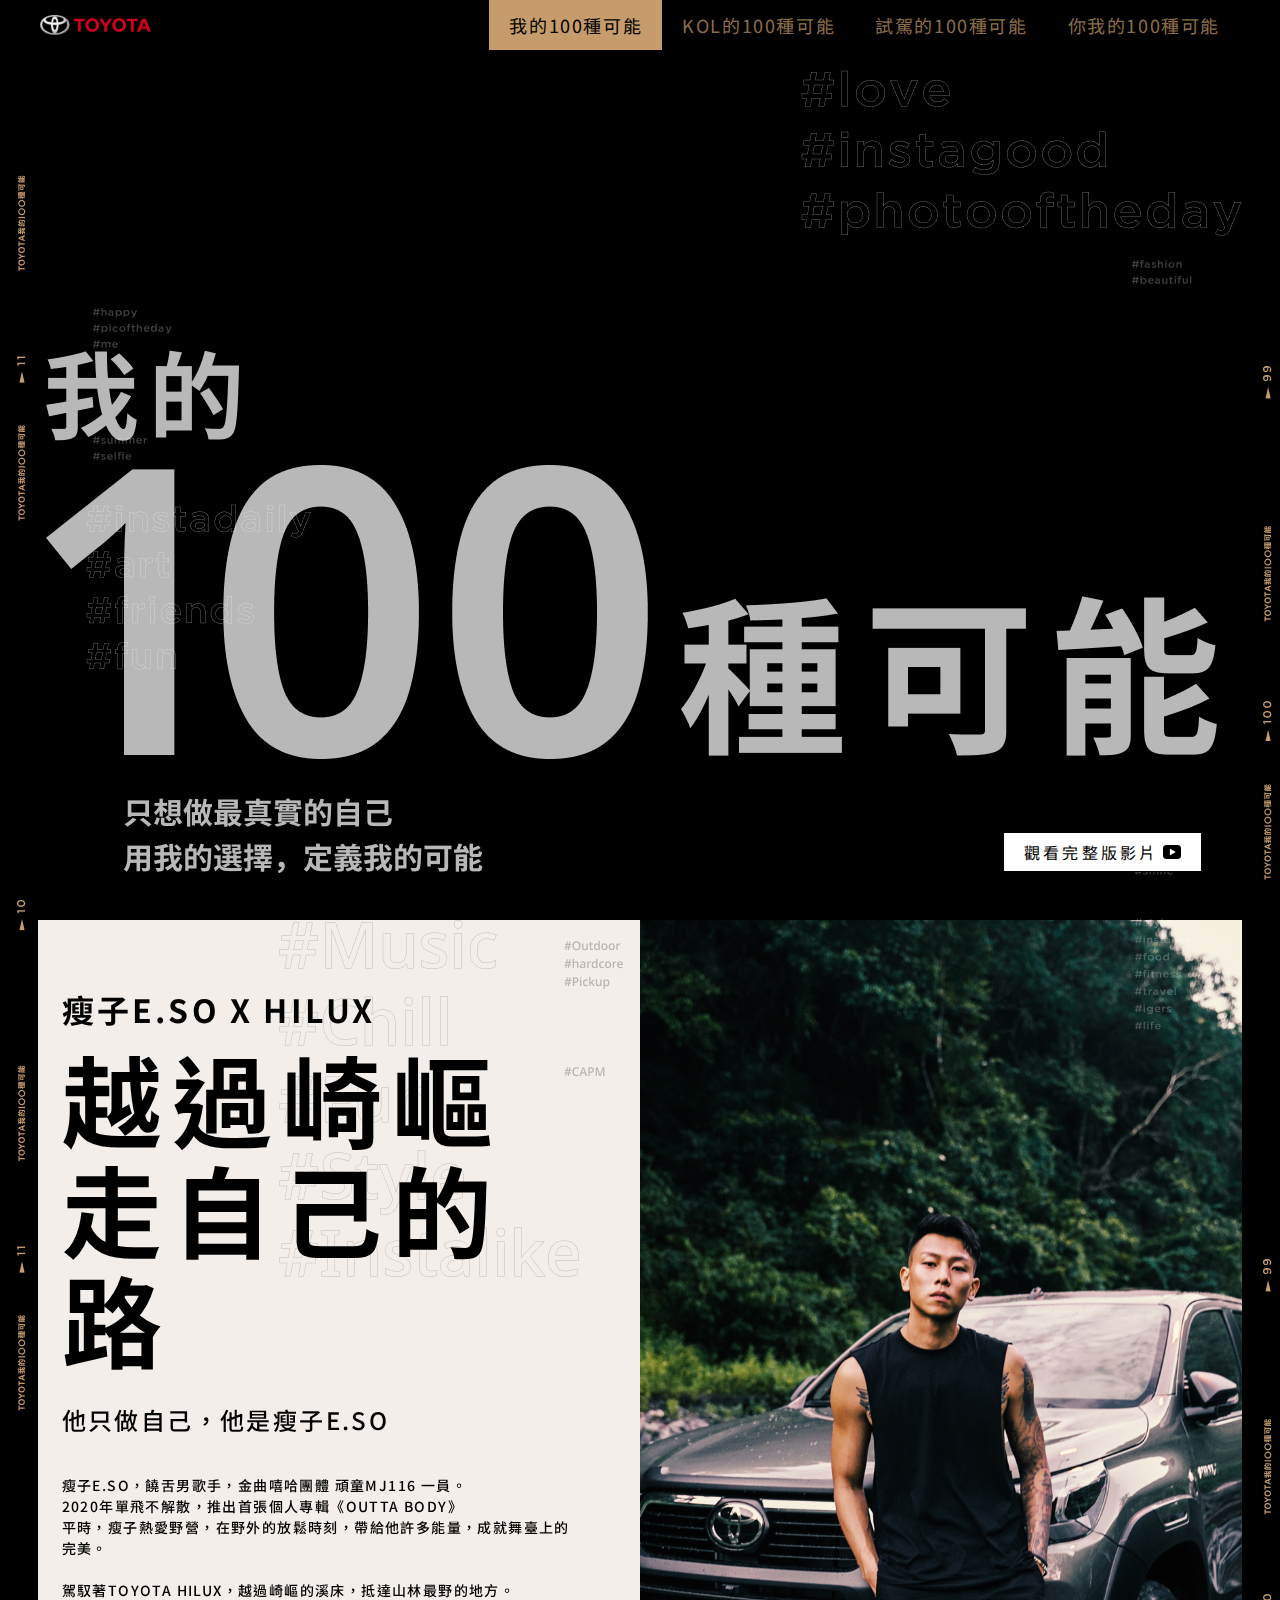
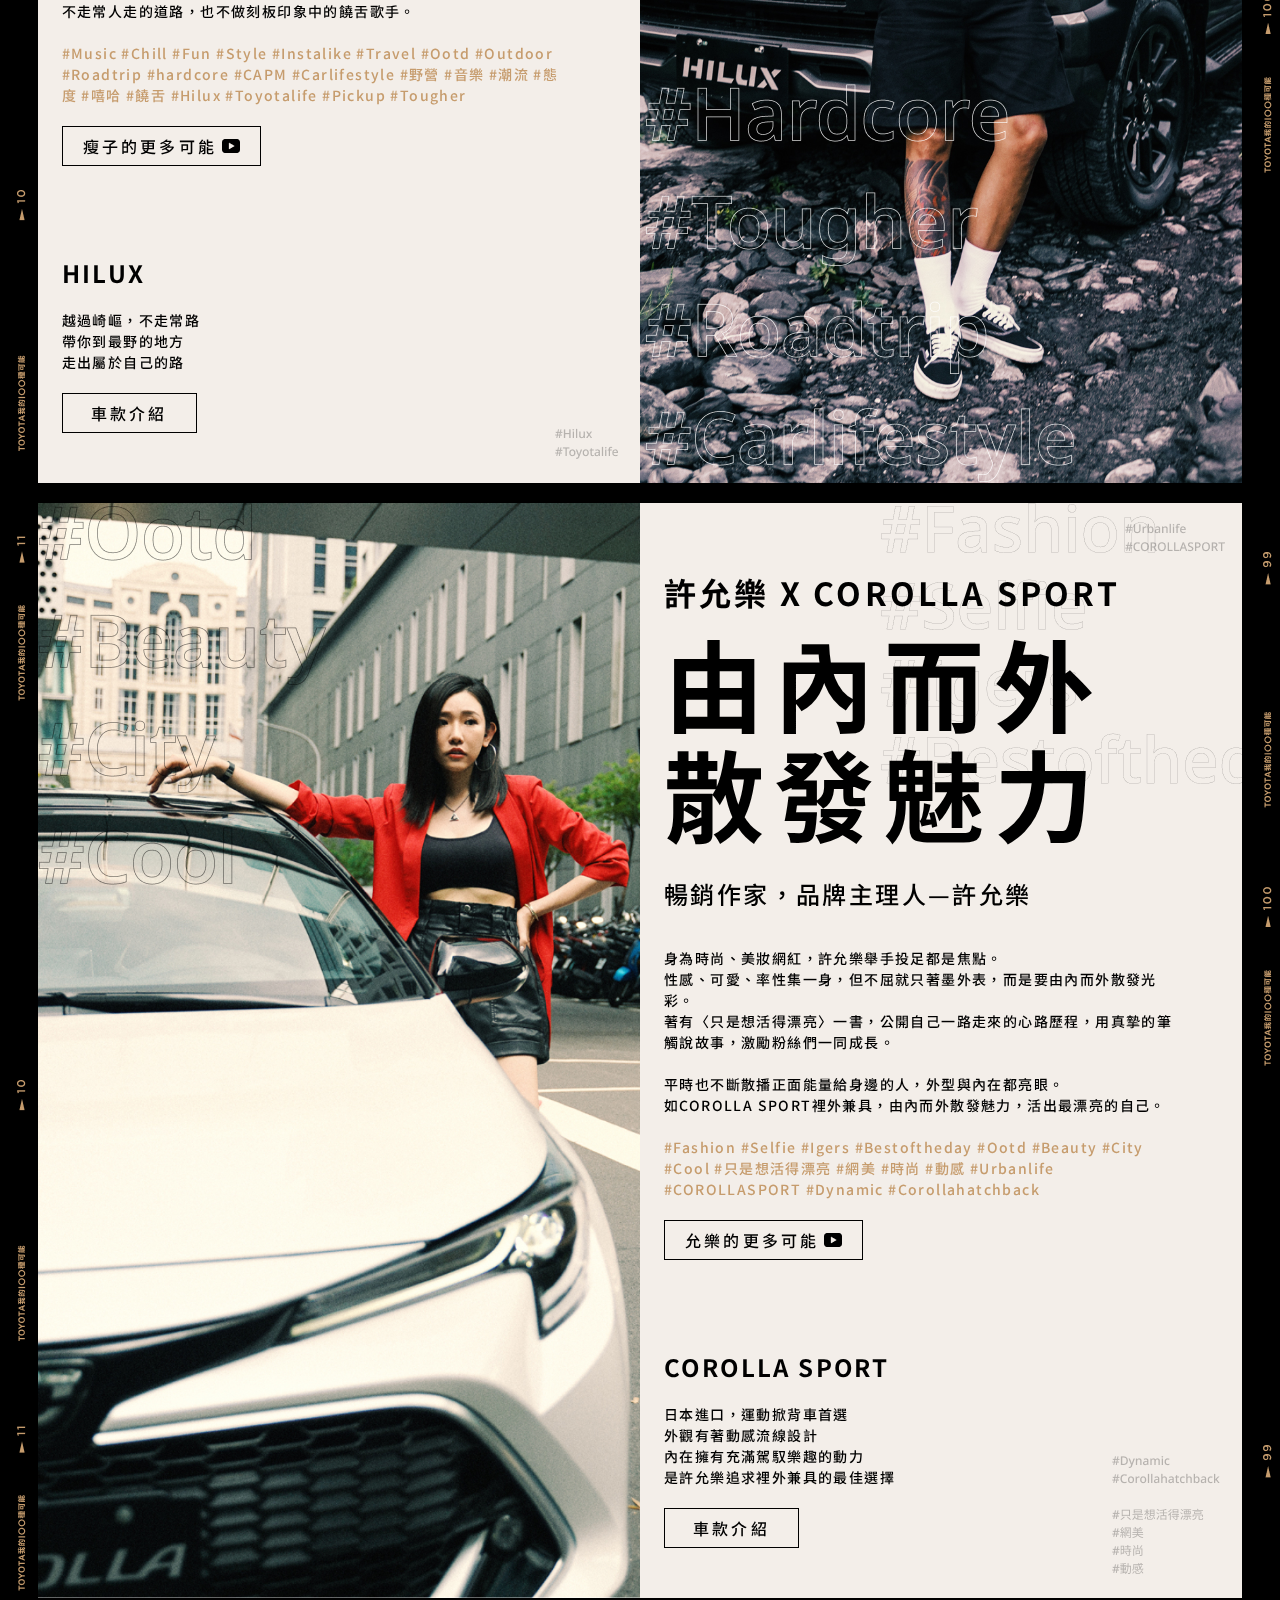
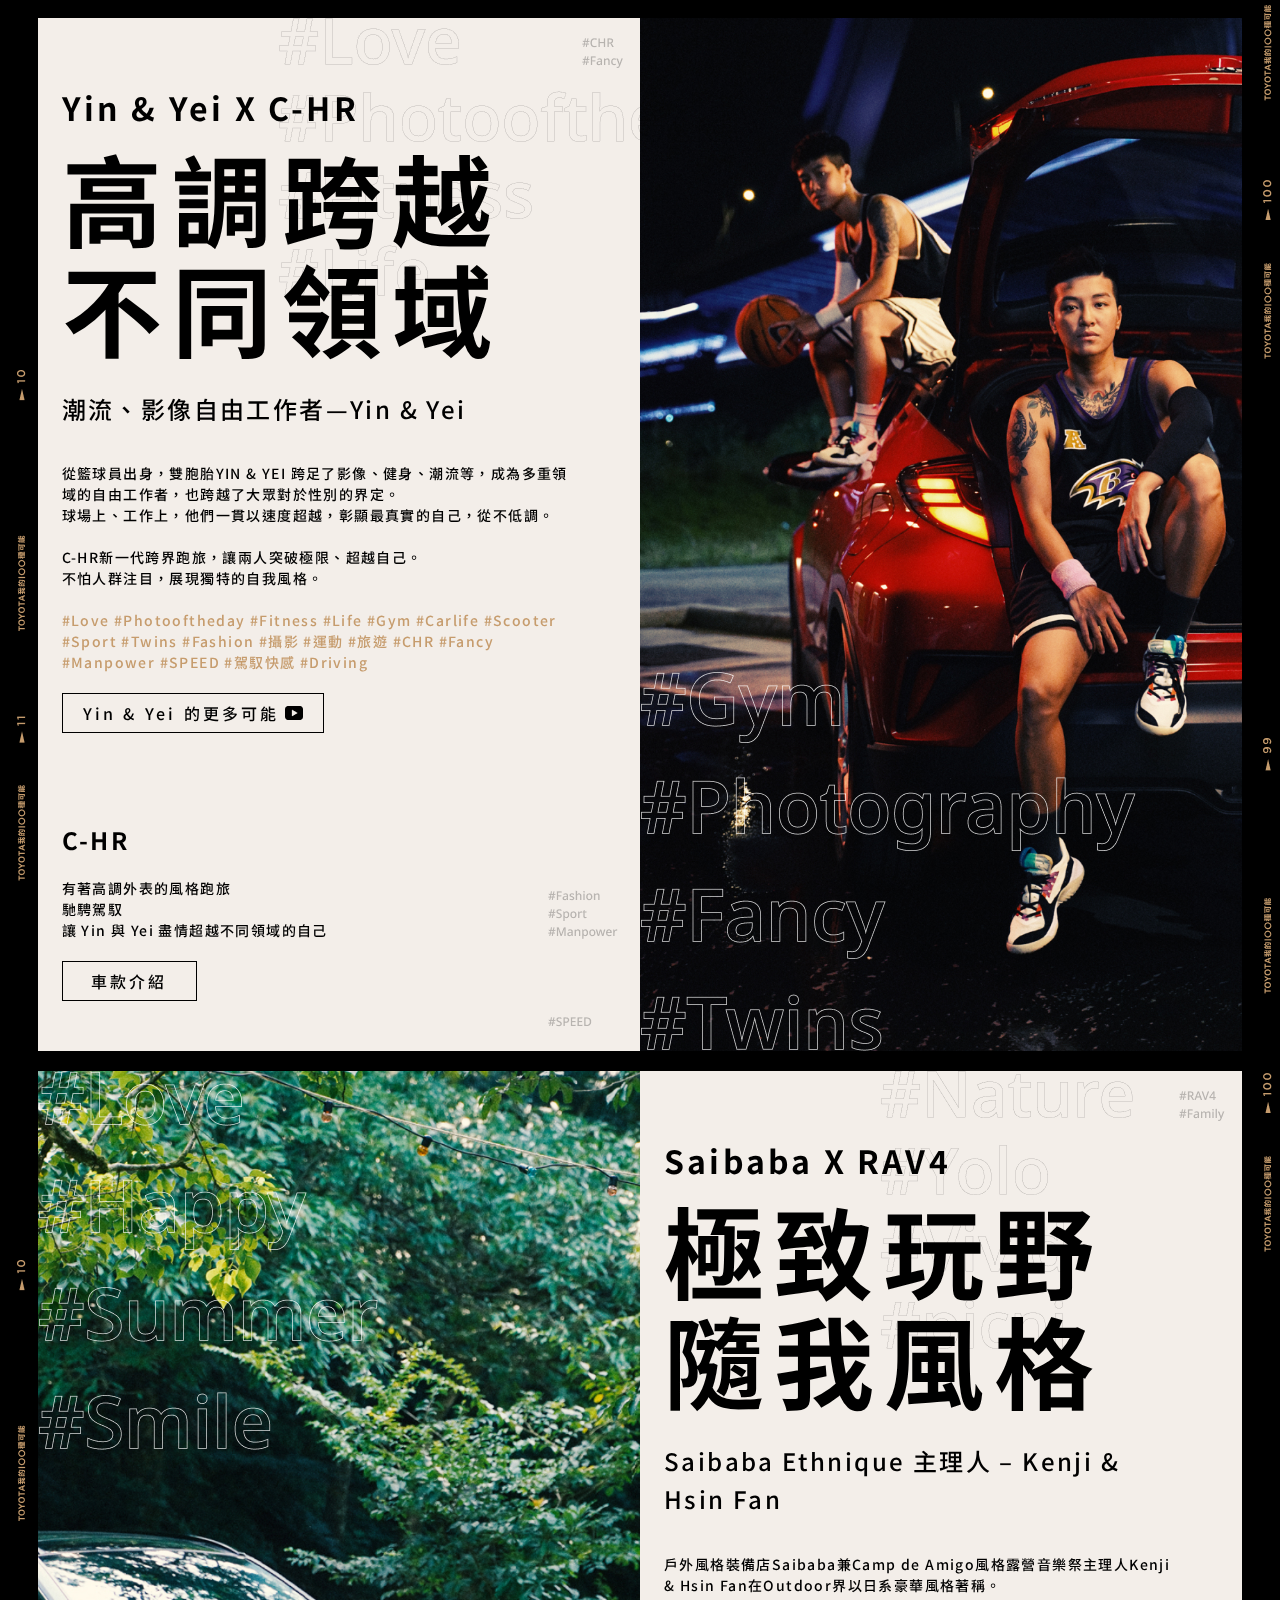
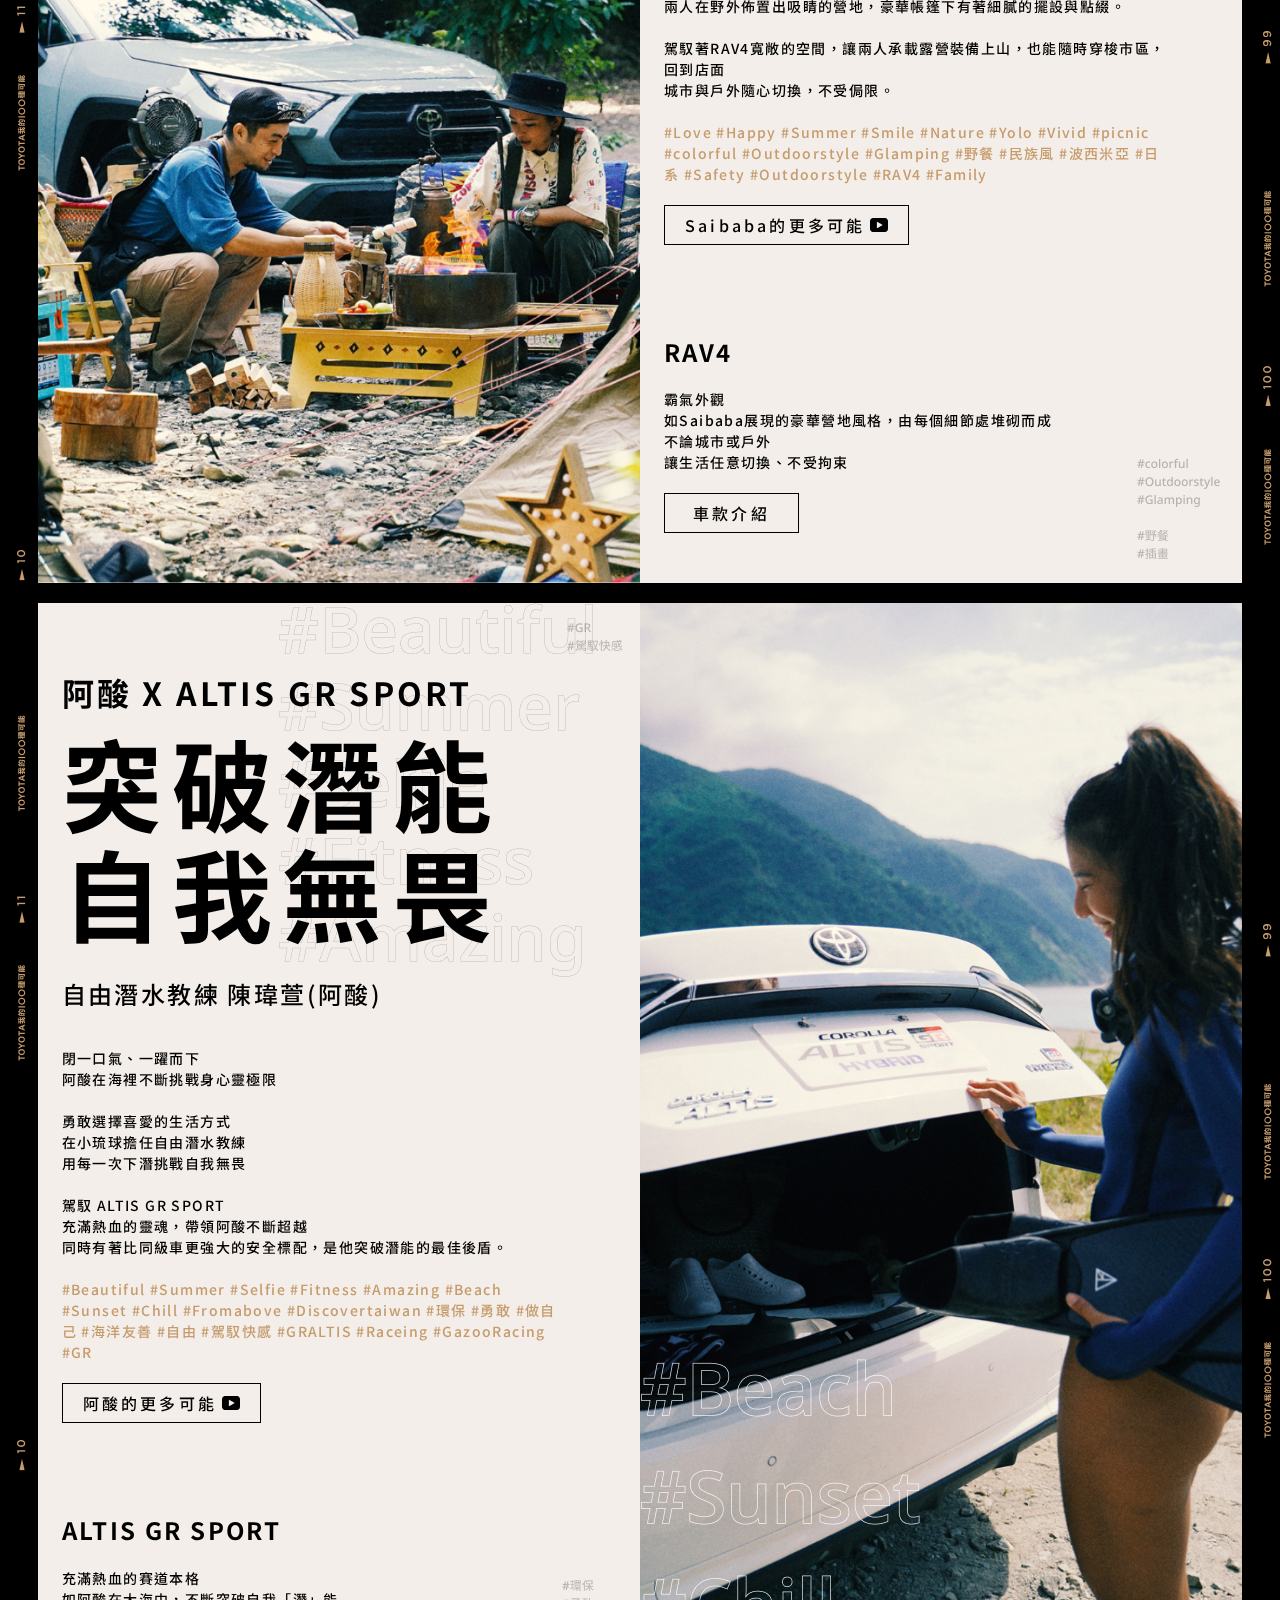
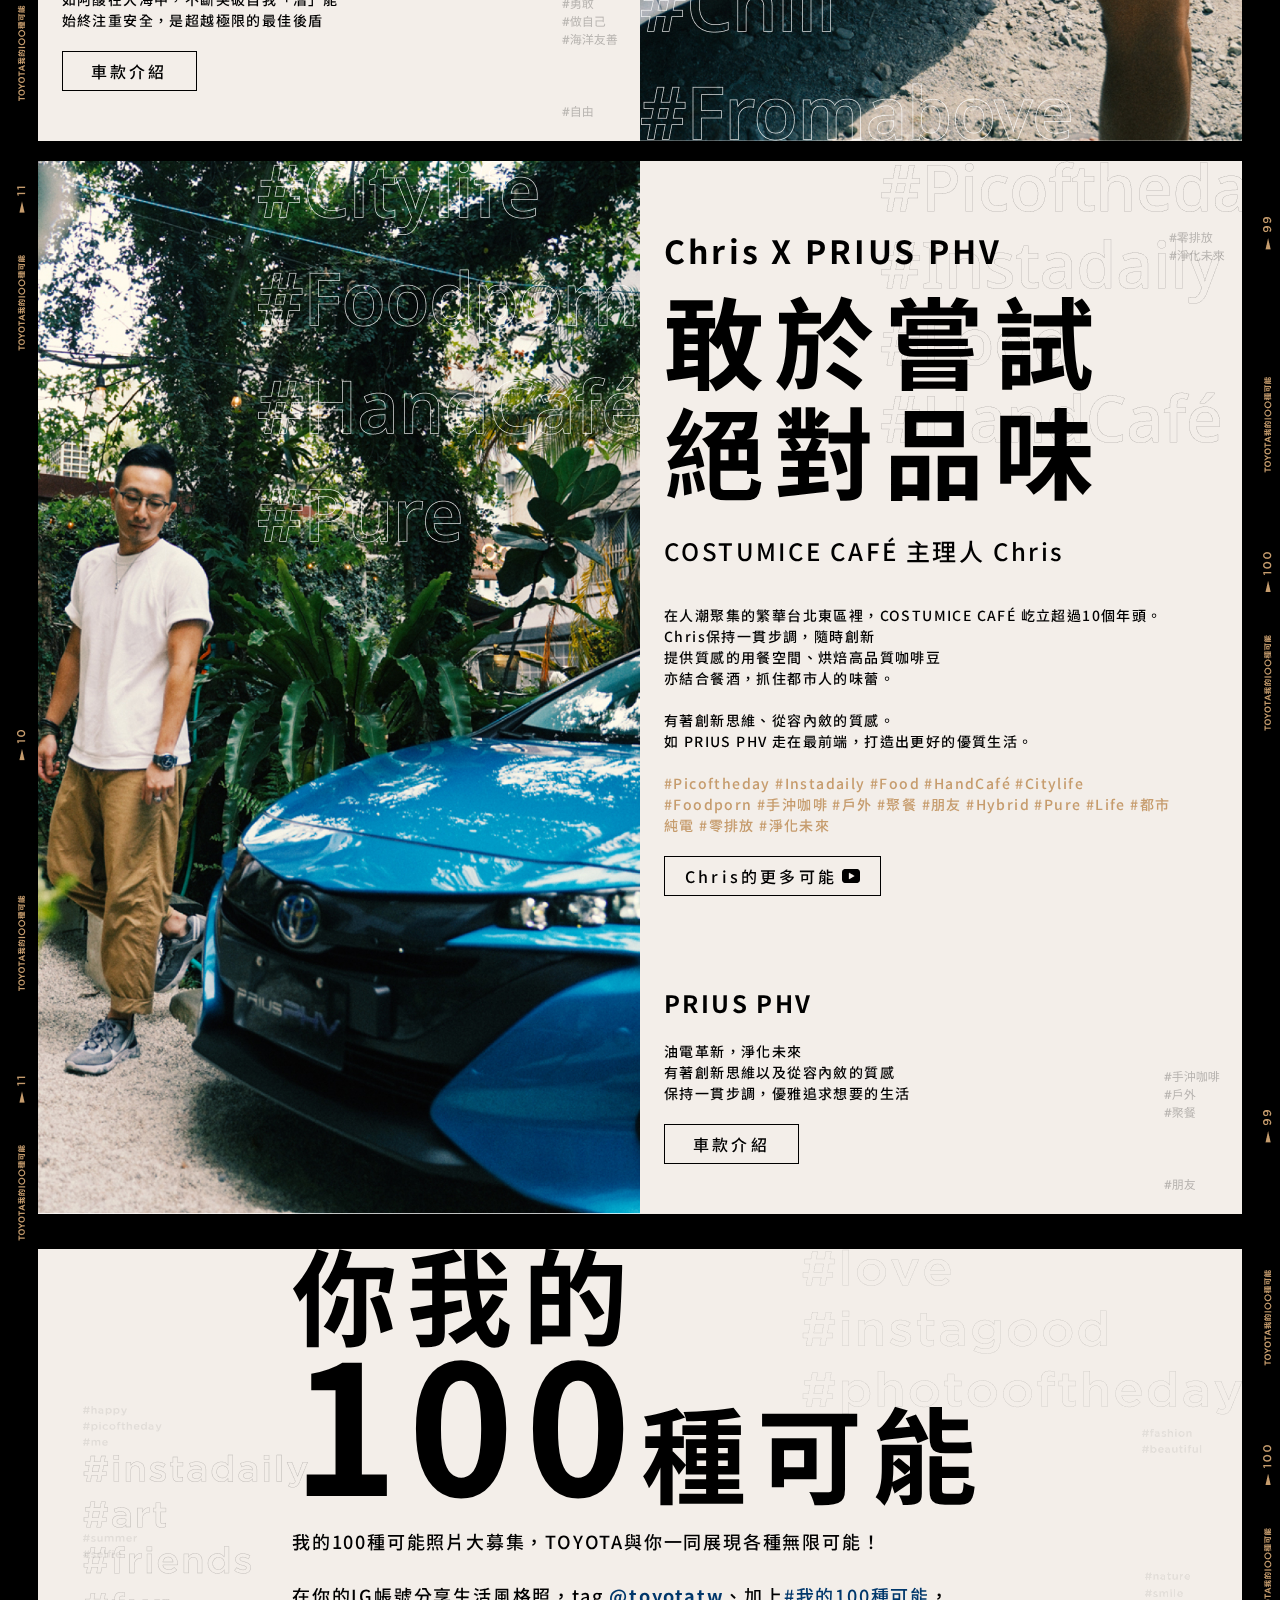
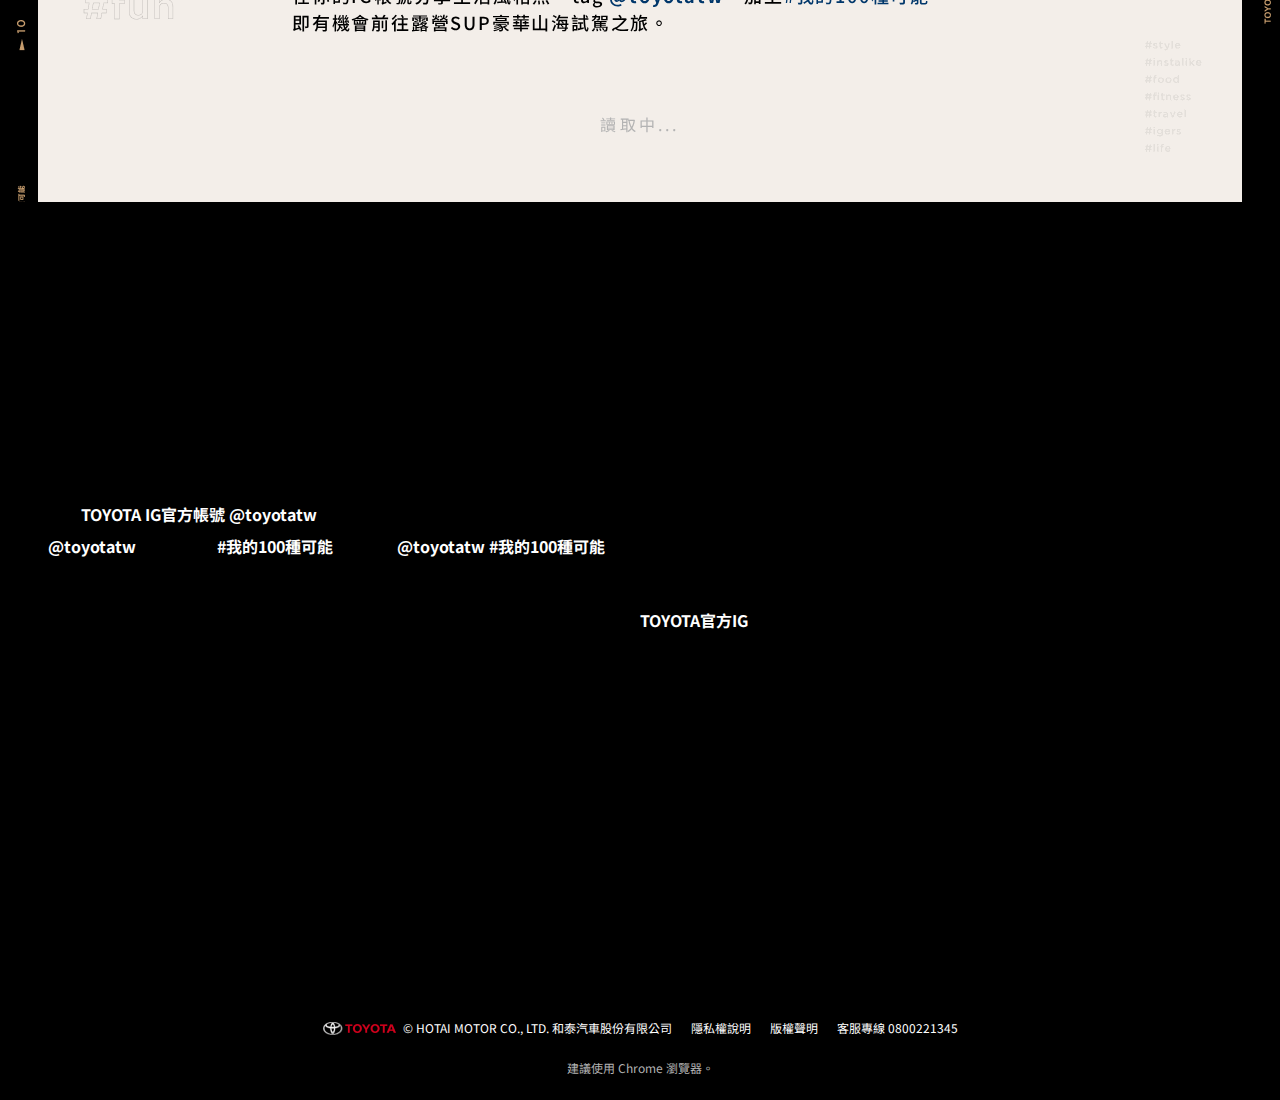
==== commit c9a8452f: "update" ====
--- a/public/index.html
+++ b/public/index.html
@@ -60,7 +60,7 @@
   <!-- sider END-->
 
   <!-- navbar -->
-  <header id='header'>
+  <!-- <header id='header'>
   <a href="https://www.toyota.com.tw/" target='_blank' id="logo"></a>
   
   <div id="menu" class=''>
@@ -73,11 +73,25 @@
     </ul>
   </div>
   <div class="menuBtn"></div> 
+</header> -->
+  <!-- navbar END -->
+
+  <!-- contents -->
+  <header id='header'>
+  <a href="https://www.toyota.com.tw/" target='_blank' id="logo"></a>
+  
+  <div id="menu" class=''>
+    <div class="clozBtn"></div>
+    <ul>
+      <li data-menu='index' class='active'>我的100種可能</li>
+      <li data-menu='myWay'>KOL的100種可能</li>
+      <li ><a href="/experience.html">試駕的100種可能</a></li>
+      <li data-menu='tags'>你我的100種可能</li>
+    </ul>
+  </div>
+  <div class="menuBtn"></div> 
 </header>
-  <!-- navbar END -->
-
-  <!-- contents -->
-  
+
 <!-- content -->
 <div class="mainFrame">
   <div class="side-bar left"></div>
@@ -512,7 +526,7 @@
 
 
     <!-- 來場不一樣的體驗吧！ -->
-    <div id="experience" class="page hero content-right content-black menuPage  menuPage-experience">
+    <div id="experience" class="hide page hero content-right content-black menuPage  menuPage-experience">
       <div class="container">
         <div class="content">
           <div class="h-title">
@@ -558,7 +572,7 @@
               class="gray-txt fwb" target='_blank'>TOYOTA粉絲團</a> 該貼文
             <br>2.公開留言及分享影片，即可獲得抽獎資格
           </p>
-          <a class="h-btn" href="#ex1" rel="modal:open">
+          <a class="h-btn" href="https://www.facebook.com/TOYOTA.Taiwan/videos/232796501303283" target='_blank' >
             前往抽獎
           </a>
 
@@ -573,7 +587,7 @@
             1.立即前往 <a href="https://www.youtube.com/channel/UCBjG--Dg8yAYabPoMMOy-sA" class="gray-txt fwb" target='_blank' >TOYOTA YOUTUBE</a> 頻道並追蹤
             <br>2.訂閱及於指定影片下方留言，即可獲得抽獎資格
           </p>
-          <a class="h-btn" href="#ex1" rel="modal:open">
+          <a class="h-btn" href="https://www.youtube.com/watch?v=VS2dTl51Dsw" target='_blank' >
             前往抽獎
           </a>
           <!-- <div class="h-footer">
@@ -600,7 +614,7 @@
       </div>
     </div>
 
-    <div id="pic-section" class='page menuPage  menuPage-tags'>
+    <div id="pic-section" class='page menuPage  menuPage-tags mt-3'>
       <div class="tags">
         <div class="tag tag1"></div>
         <div class="tag tag2"></div>
@@ -868,10 +882,9 @@
   </p>
 
 </div>
-  <!-- contents END -->
-
-  <!-- footer -->
-  <footer id="footer">
+
+
+<footer id="footer">
   <div class='content'>
     <span>
       <i class="logo"></i> <br class="phoneShow"> © HOTAI MOTOR CO., LTD. 和泰汽車股份有限公司
@@ -883,6 +896,21 @@
   </div>
   <div class="note">建議使用 Chrome 瀏覽器。</div>
 </footer>
+  <!-- contents END -->
+
+  <!-- footer -->
+  <!-- <footer id="footer">
+  <div class='content'>
+    <span>
+      <i class="logo"></i> <br class="phoneShow"> © HOTAI MOTOR CO., LTD. 和泰汽車股份有限公司
+    </span>
+    <br class="phoneShow">
+    <a href="https://www.toyota.com.tw/privacy.aspx" target='_blank'> 隱私權說明</a>
+    <a href="https://www.toyota.com.tw/rights.aspx" target='_blank'> 版權聲明</a>
+    <a href="tel:0800221345" target='_blank'> 客服專線 0800221345</a>
+  </div>
+  <div class="note">建議使用 Chrome 瀏覽器。</div>
+</footer> -->
   <!-- footer END -->
 
 
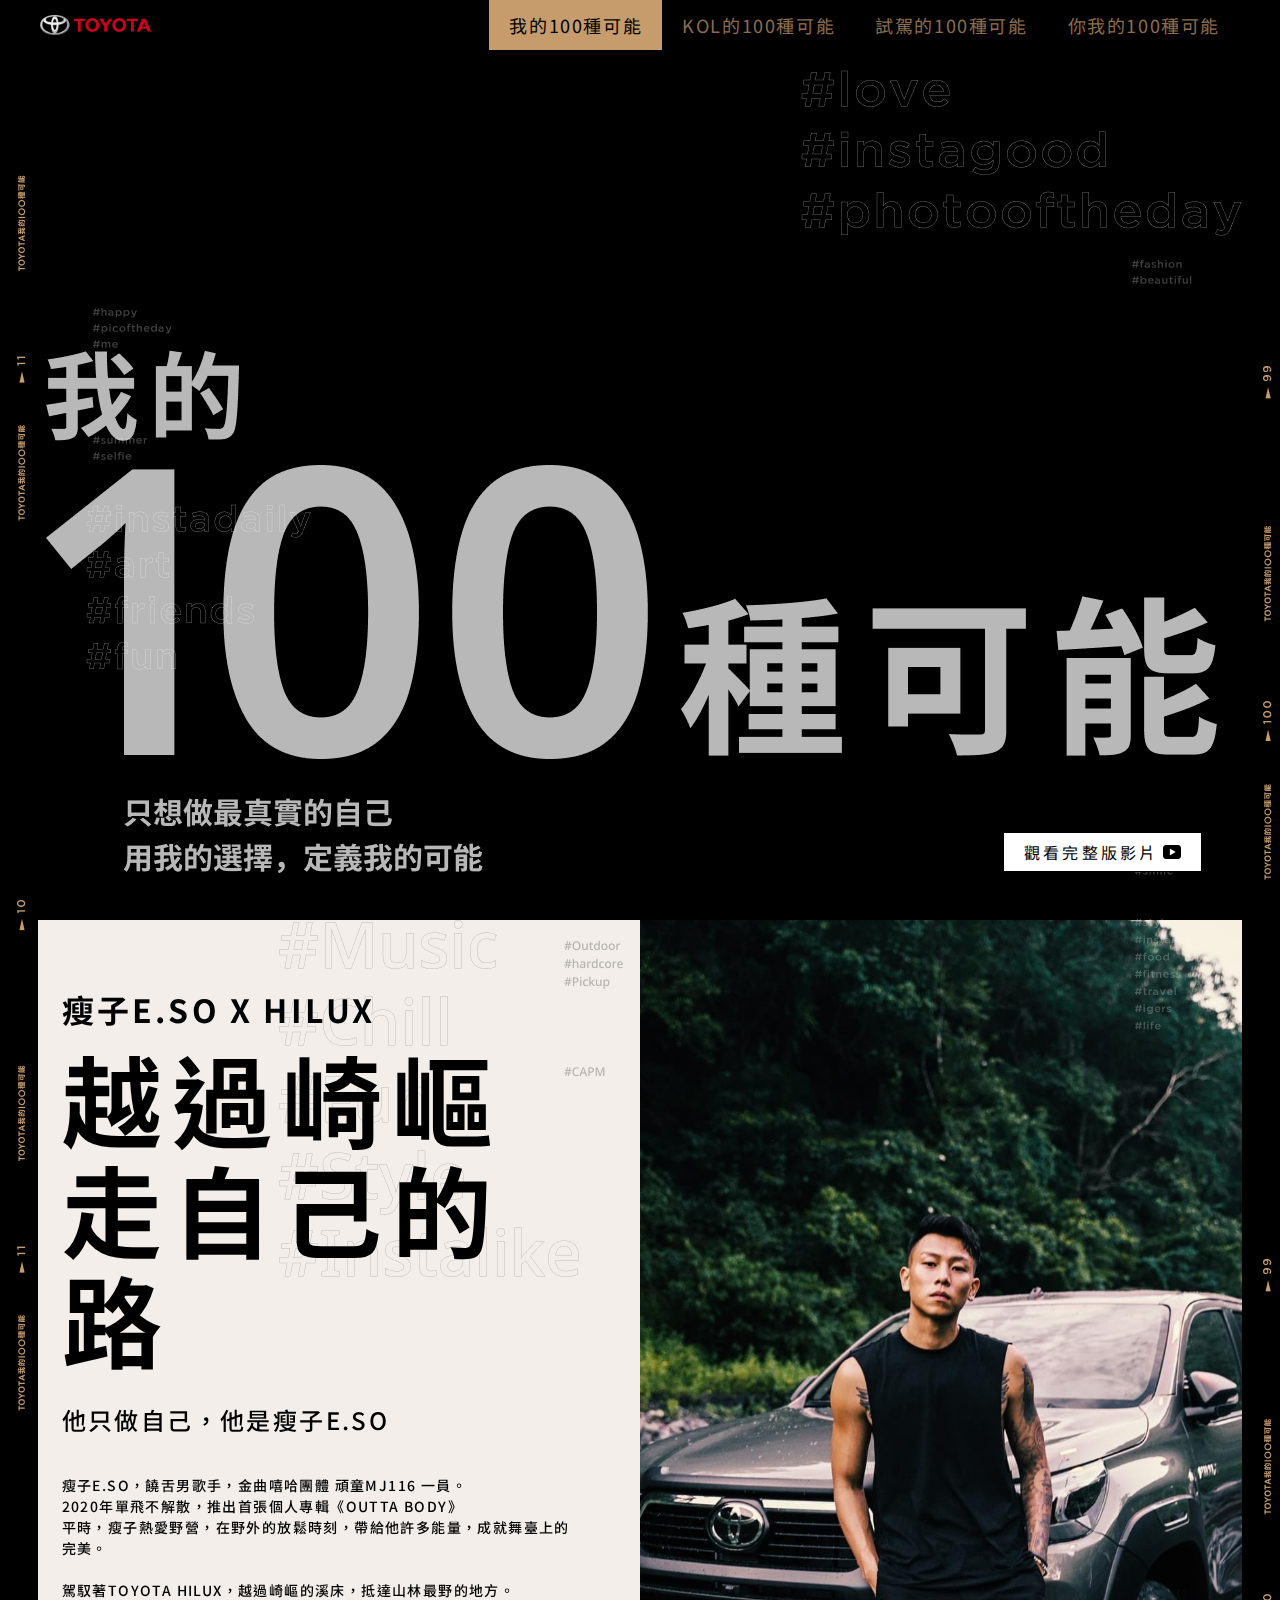
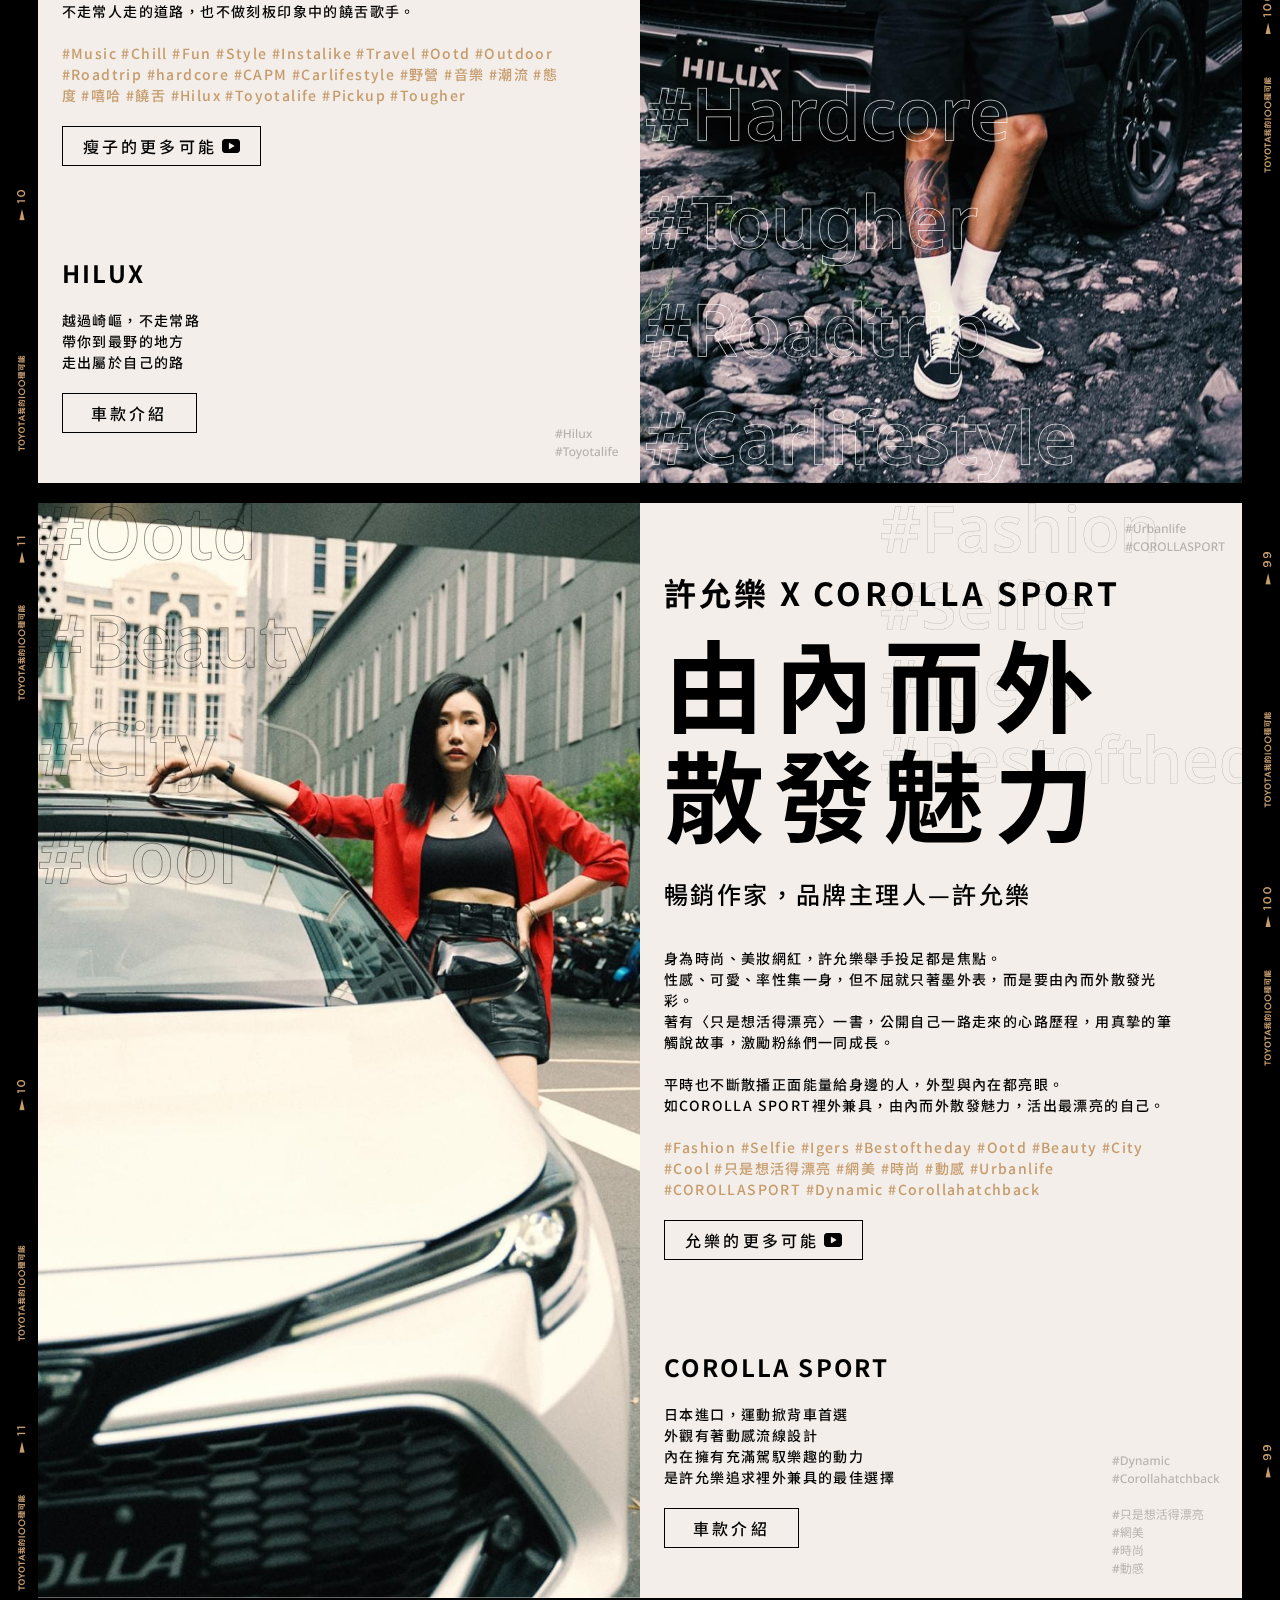
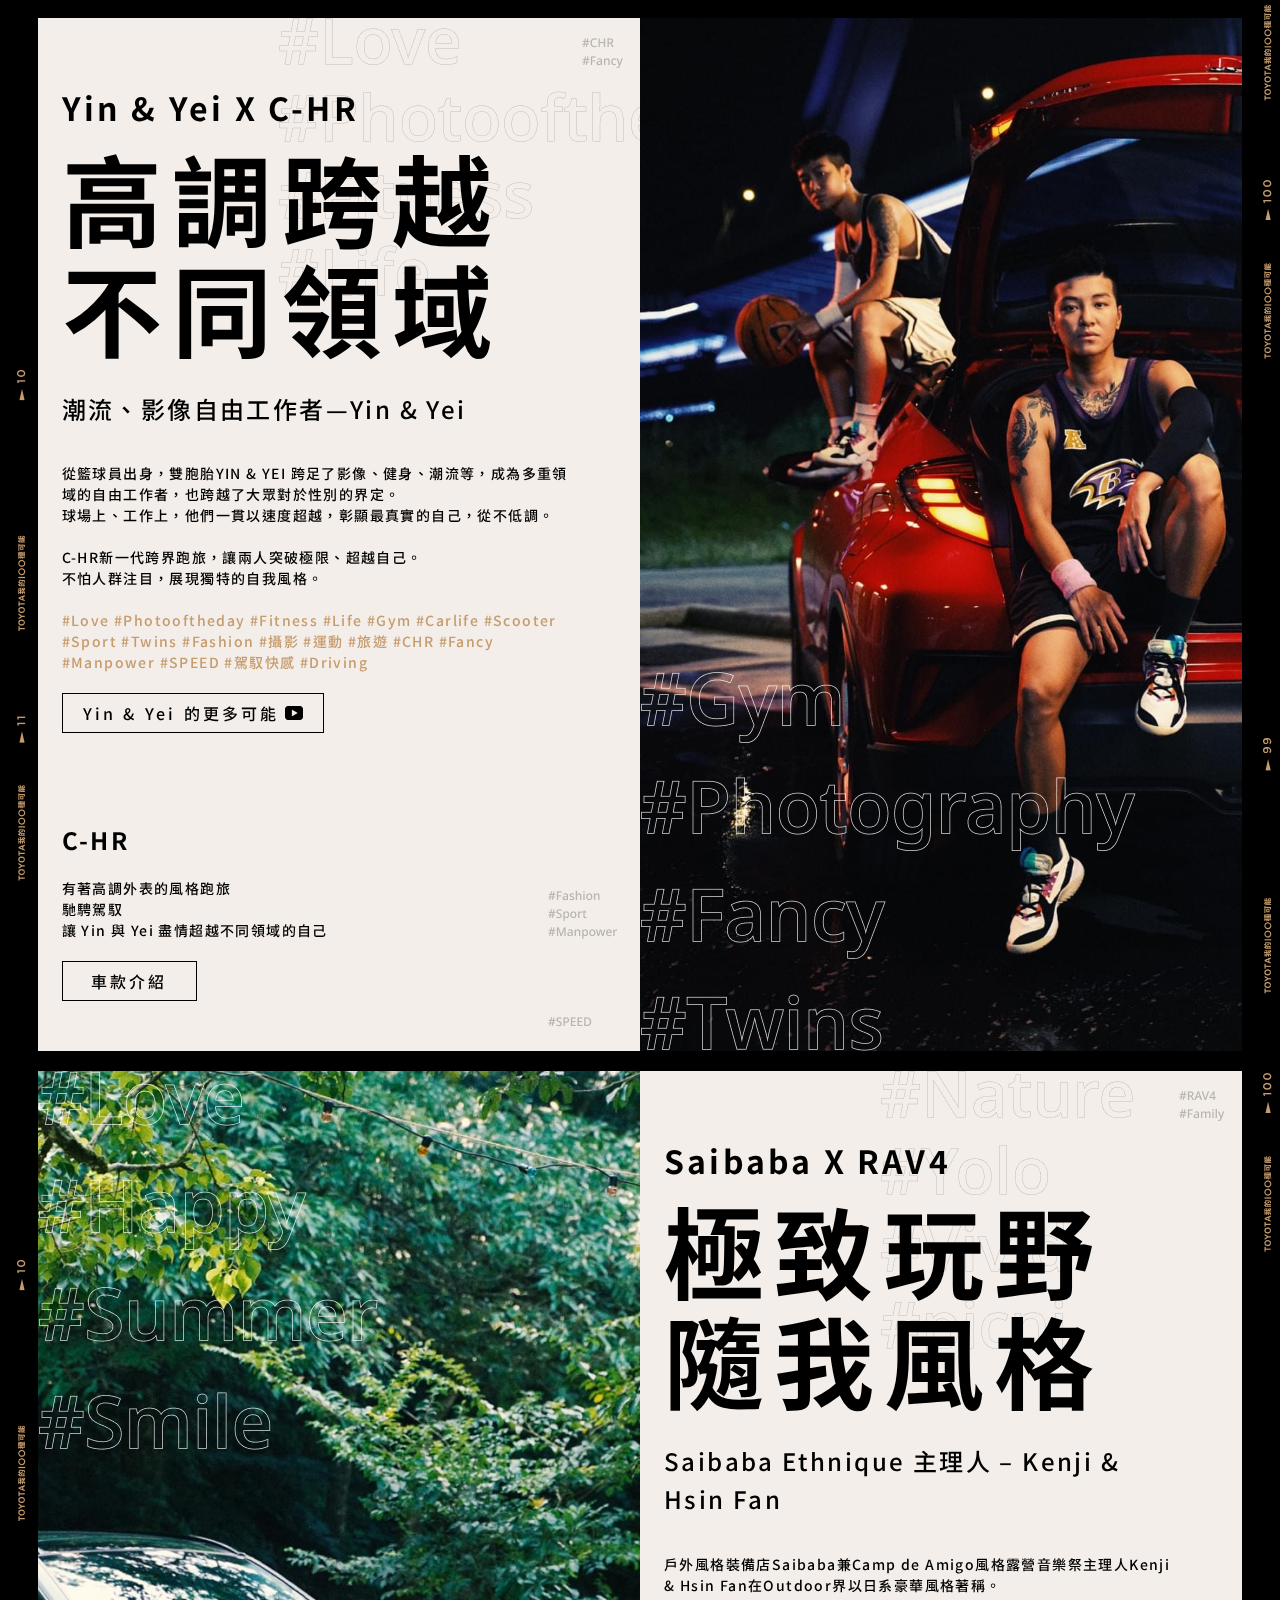
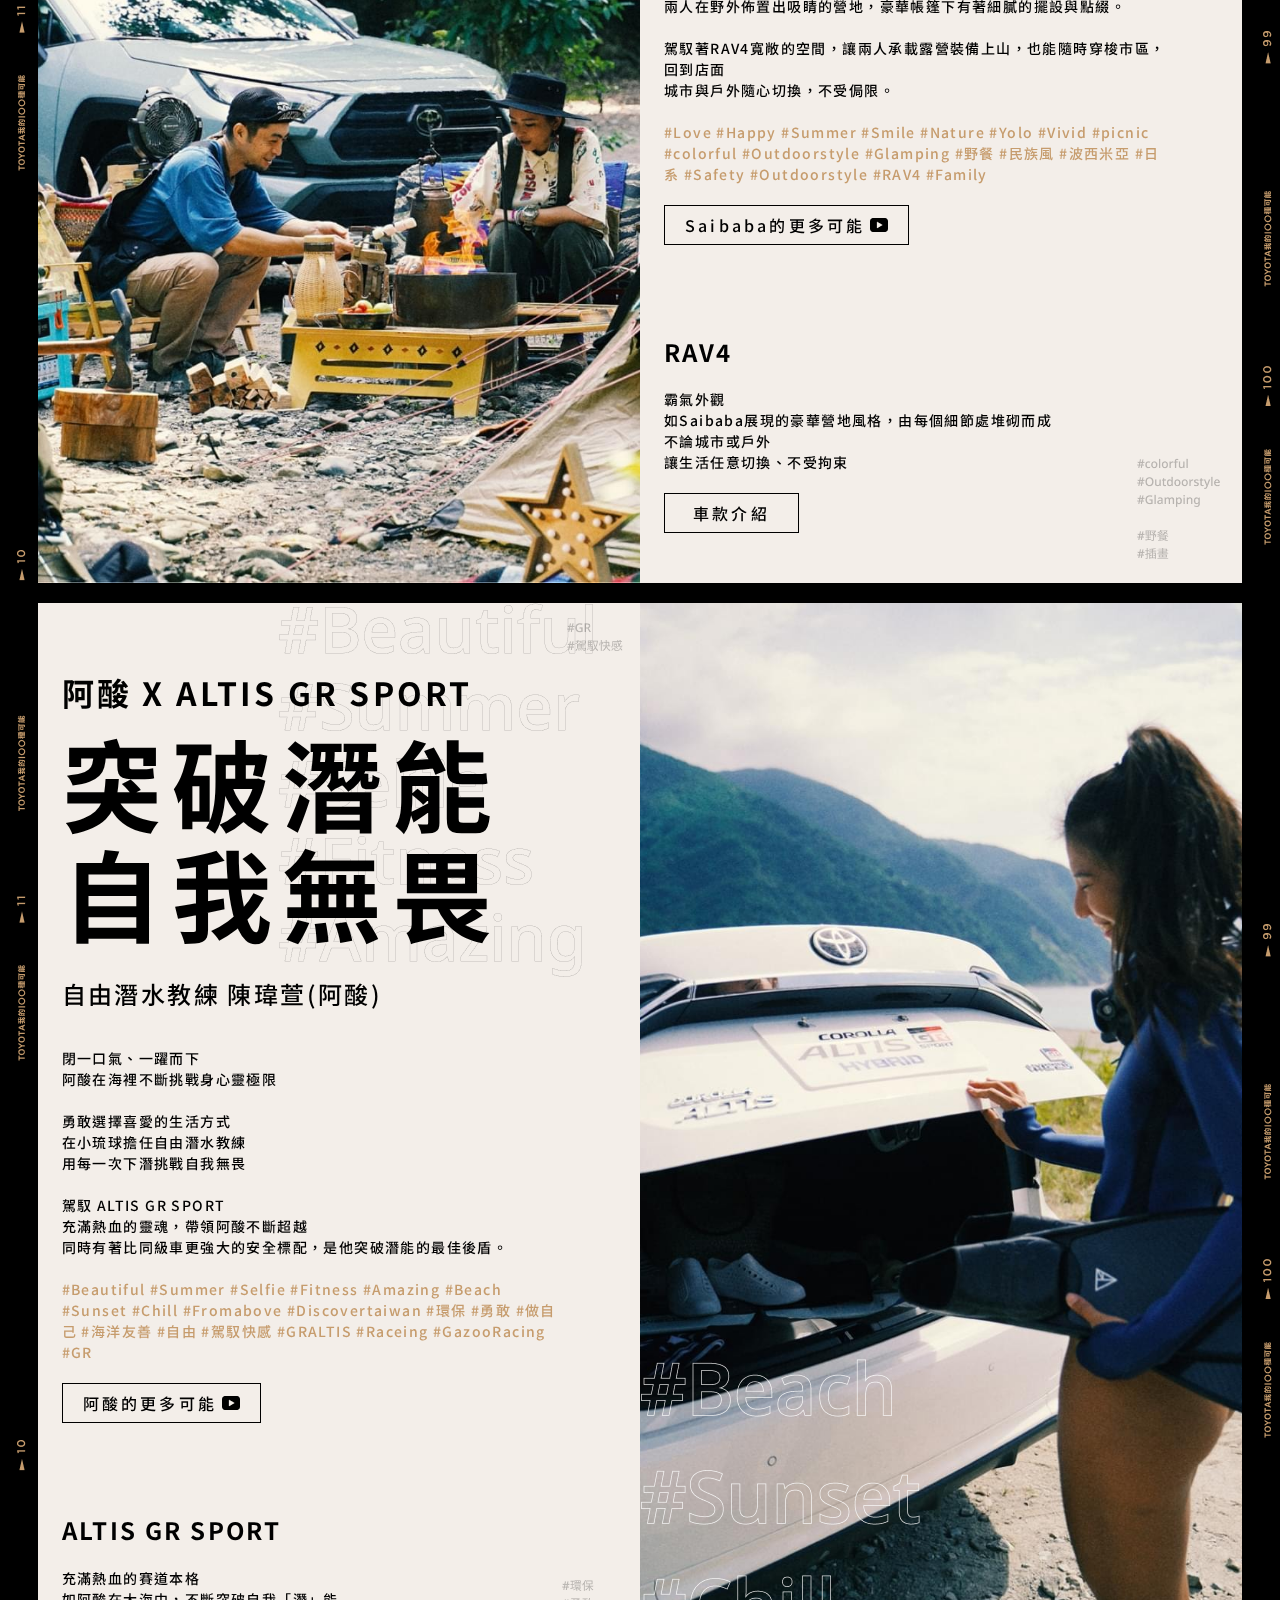
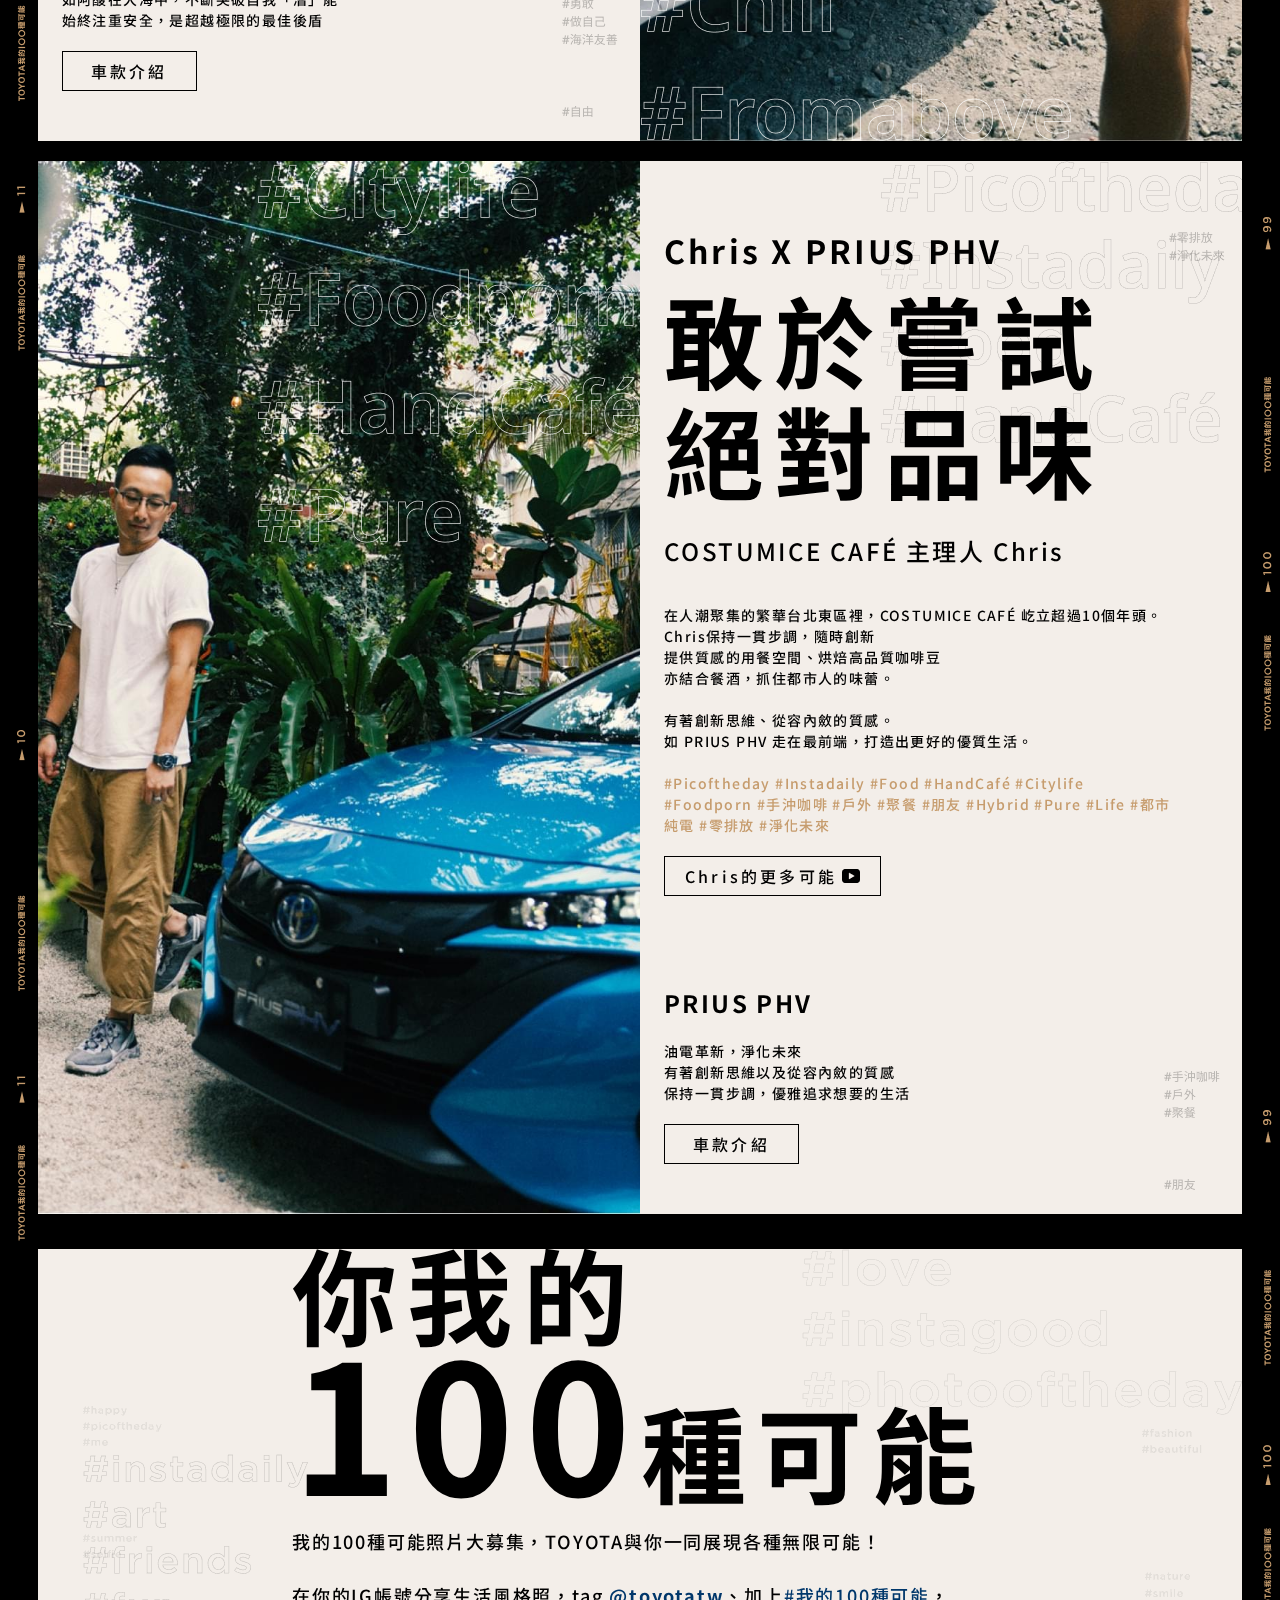
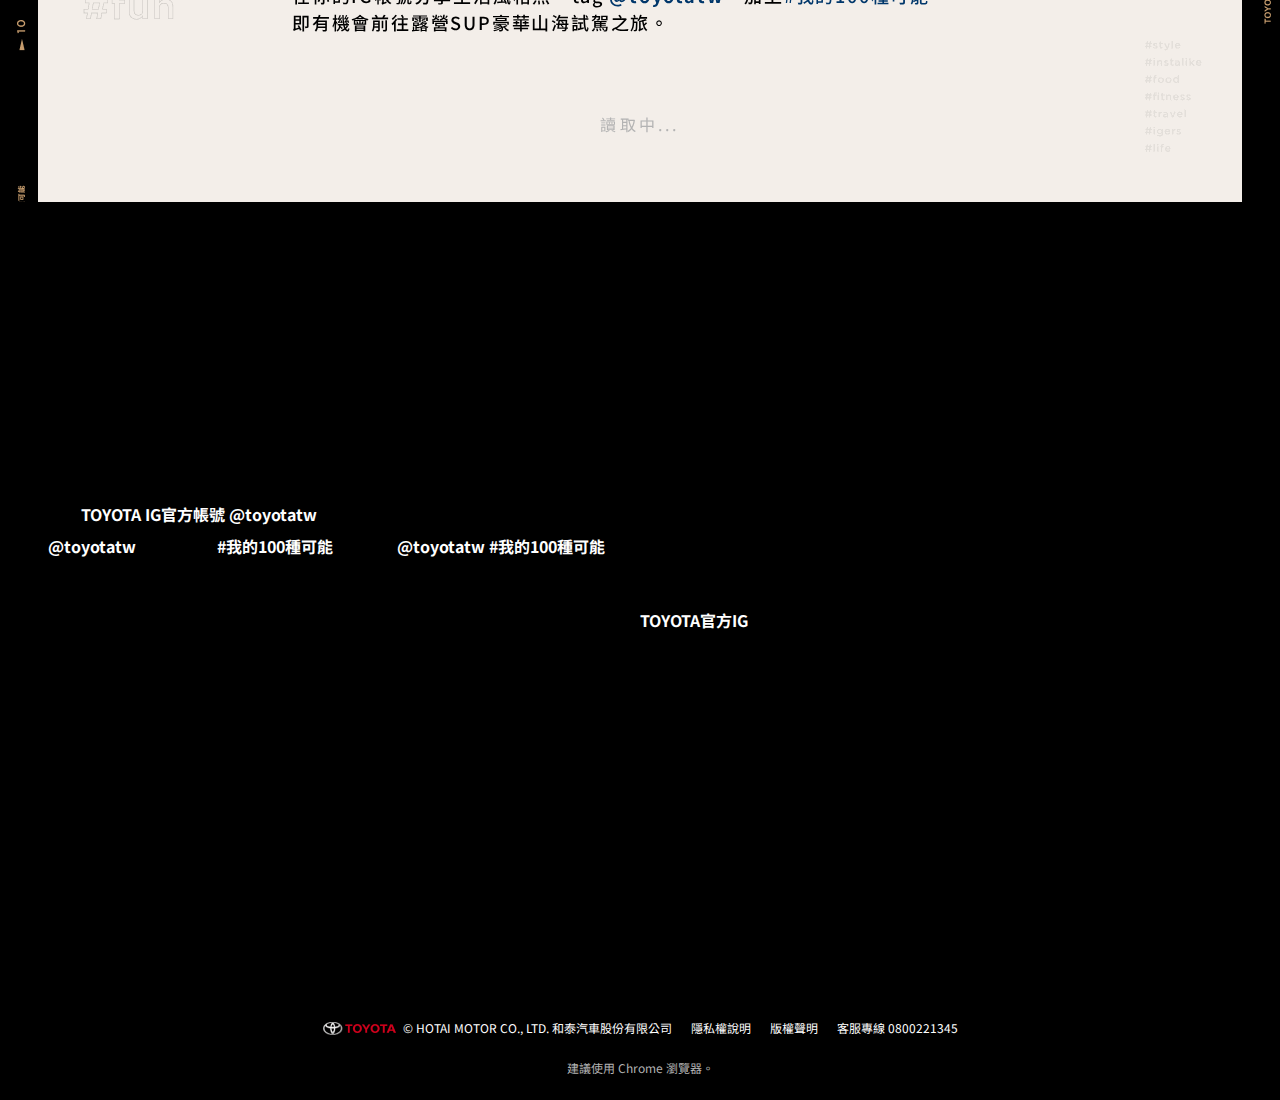
==== commit e4a193d1: "update" ====
--- a/public/index.html
+++ b/public/index.html
@@ -83,10 +83,10 @@
   <div id="menu" class=''>
     <div class="clozBtn"></div>
     <ul>
-      <li data-menu='index' class='active'>我的100種可能</li>
-      <li data-menu='myWay'>KOL的100種可能</li>
-      <li ><a href="/experience.html">試駕的100種可能</a></li>
-      <li data-menu='tags'>你我的100種可能</li>
+      <li class='jBtn active' data-menu='index'>我的100種可能</li>
+      <li class="jBtn" data-menu='myWay'>KOL的100種可能</li>
+      <li ><a href="./experience.html">試駕的100種可能</a></li>
+      <li class="jBtn" data-menu='tags'>你我的100種可能</li>
     </ul>
   </div>
   <div class="menuBtn"></div> 
